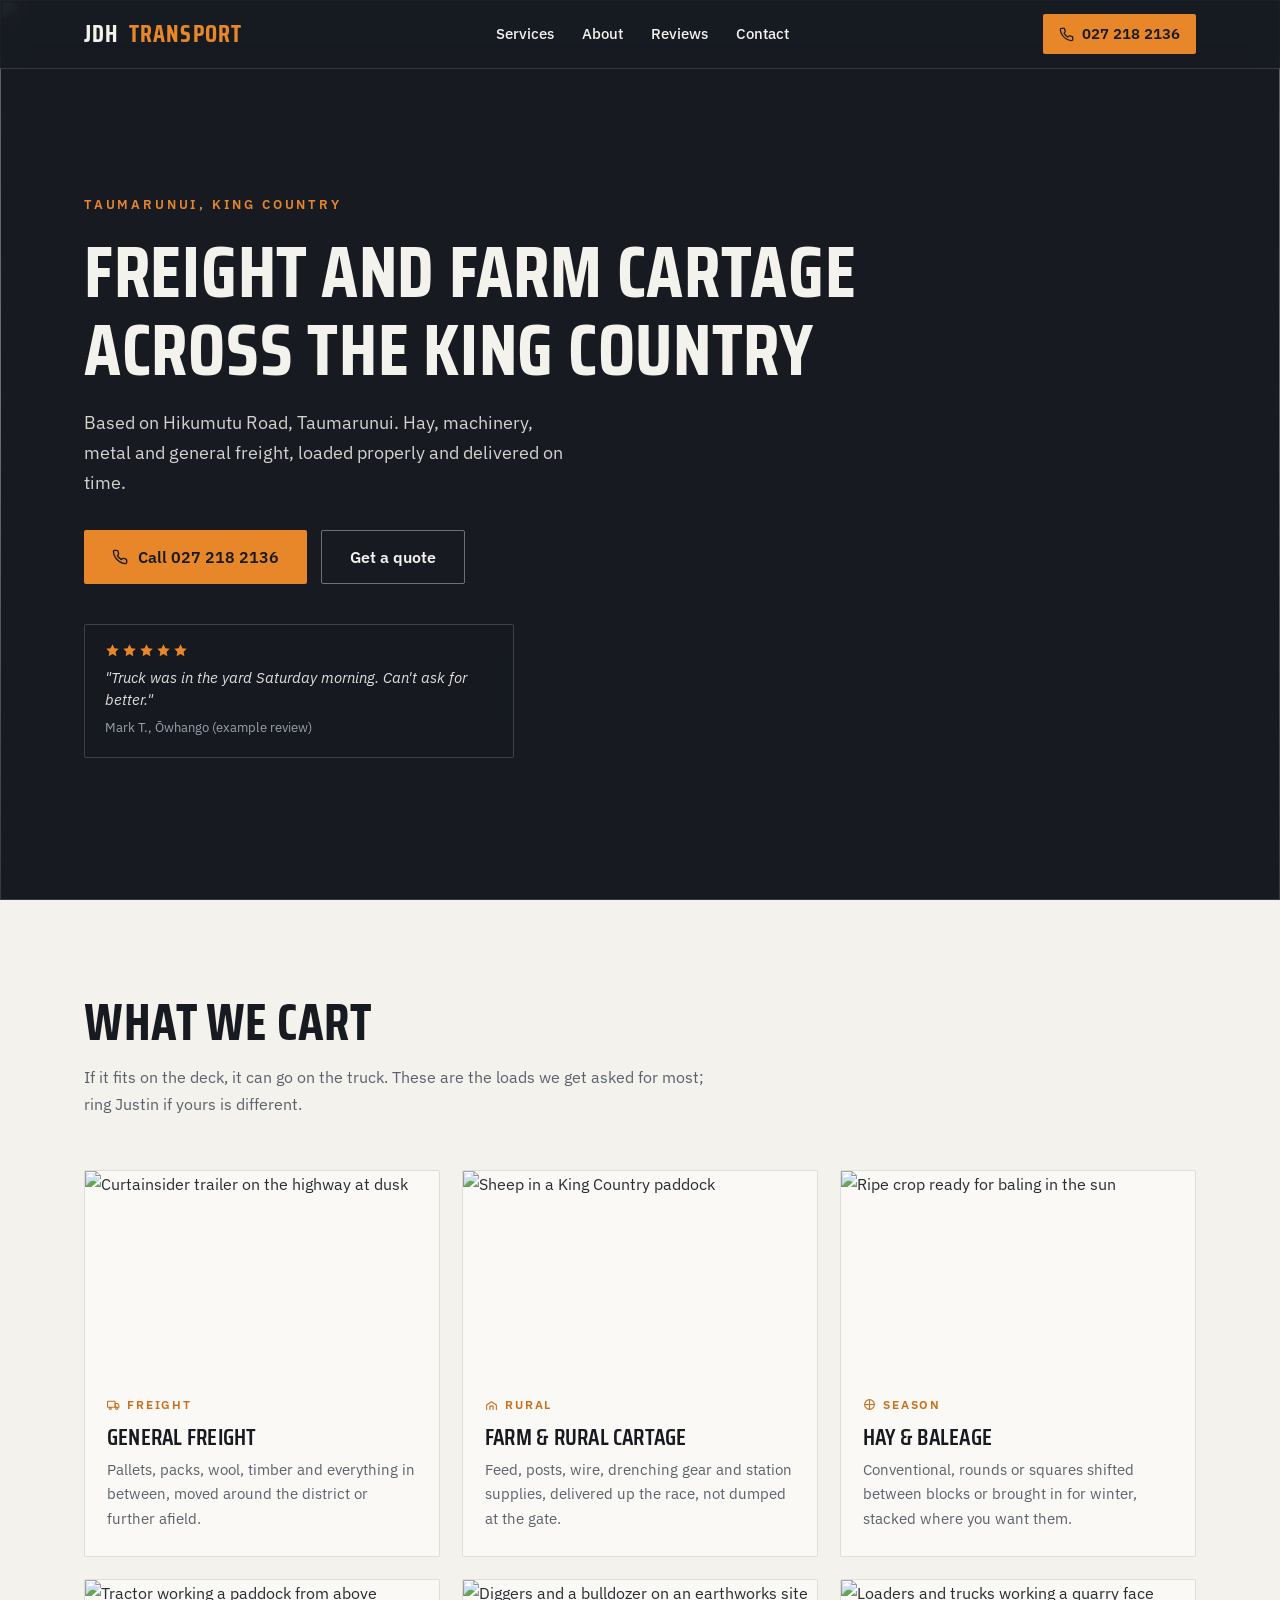
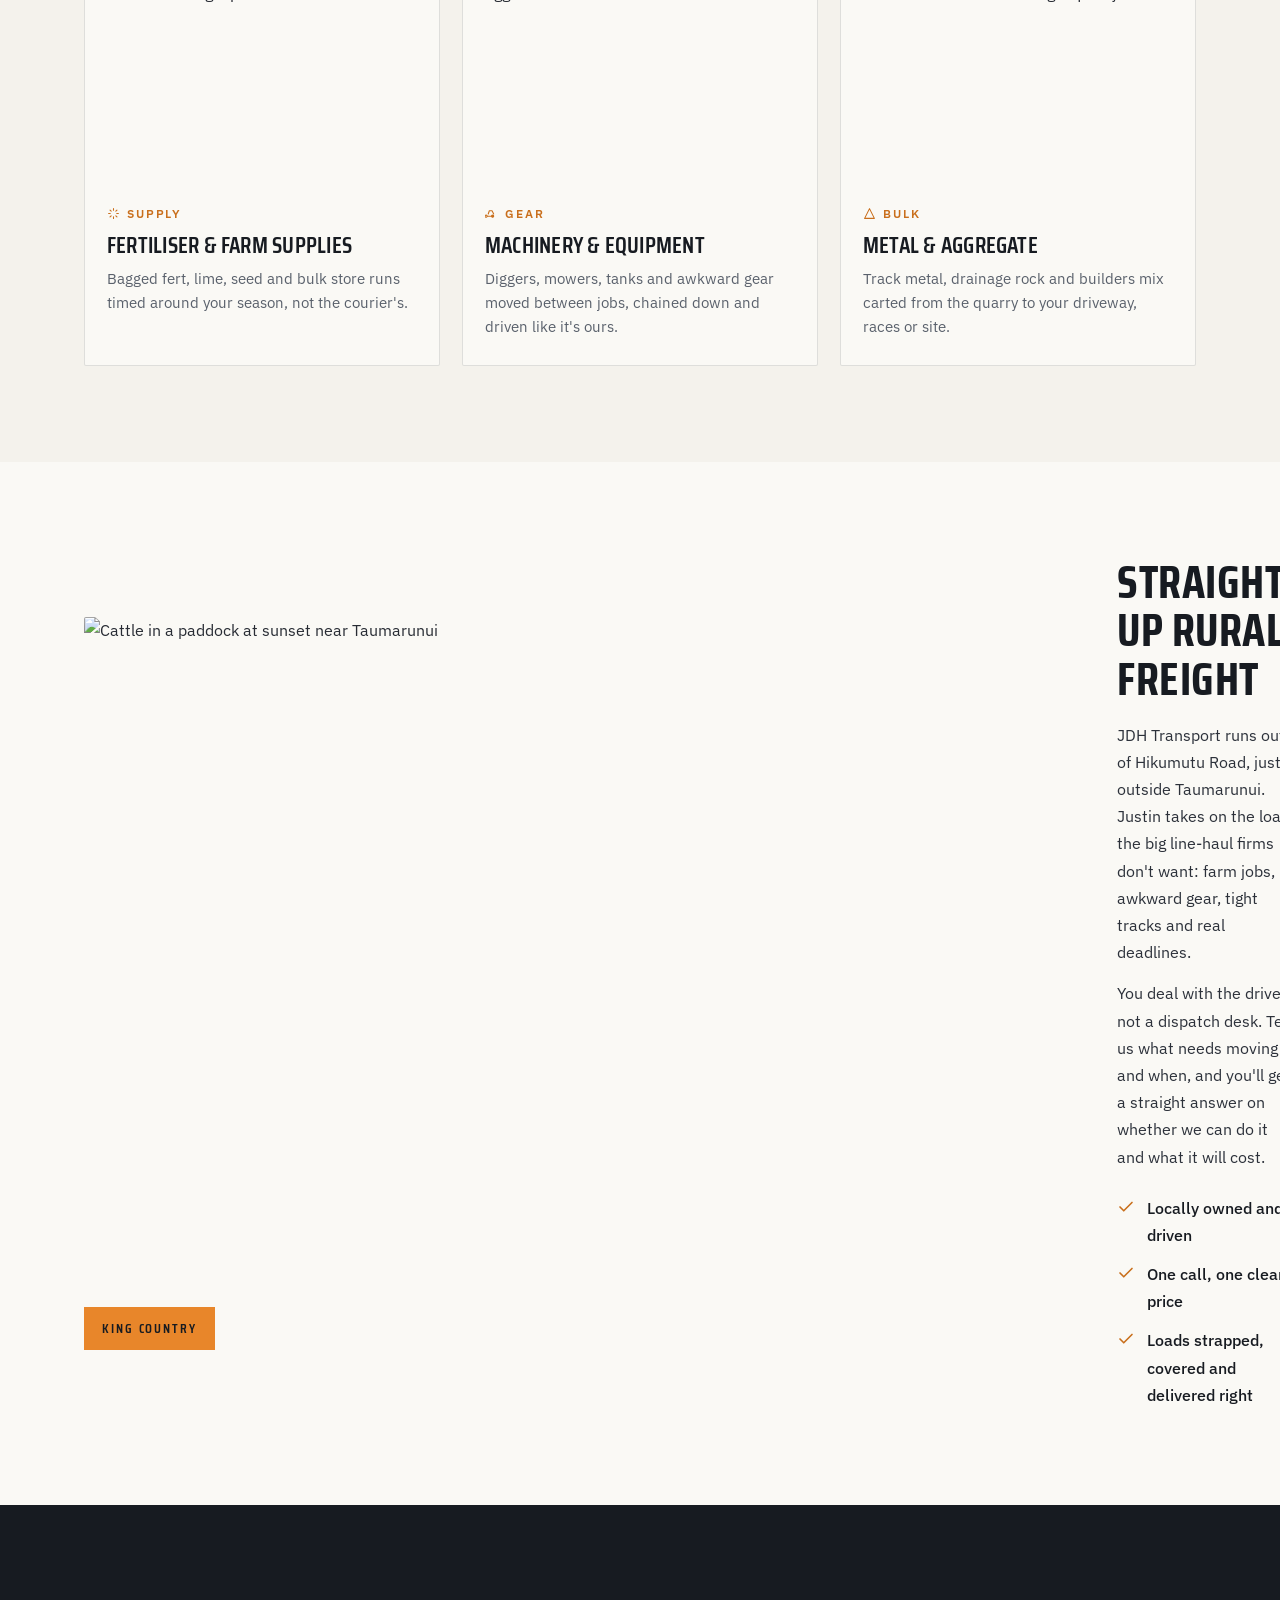
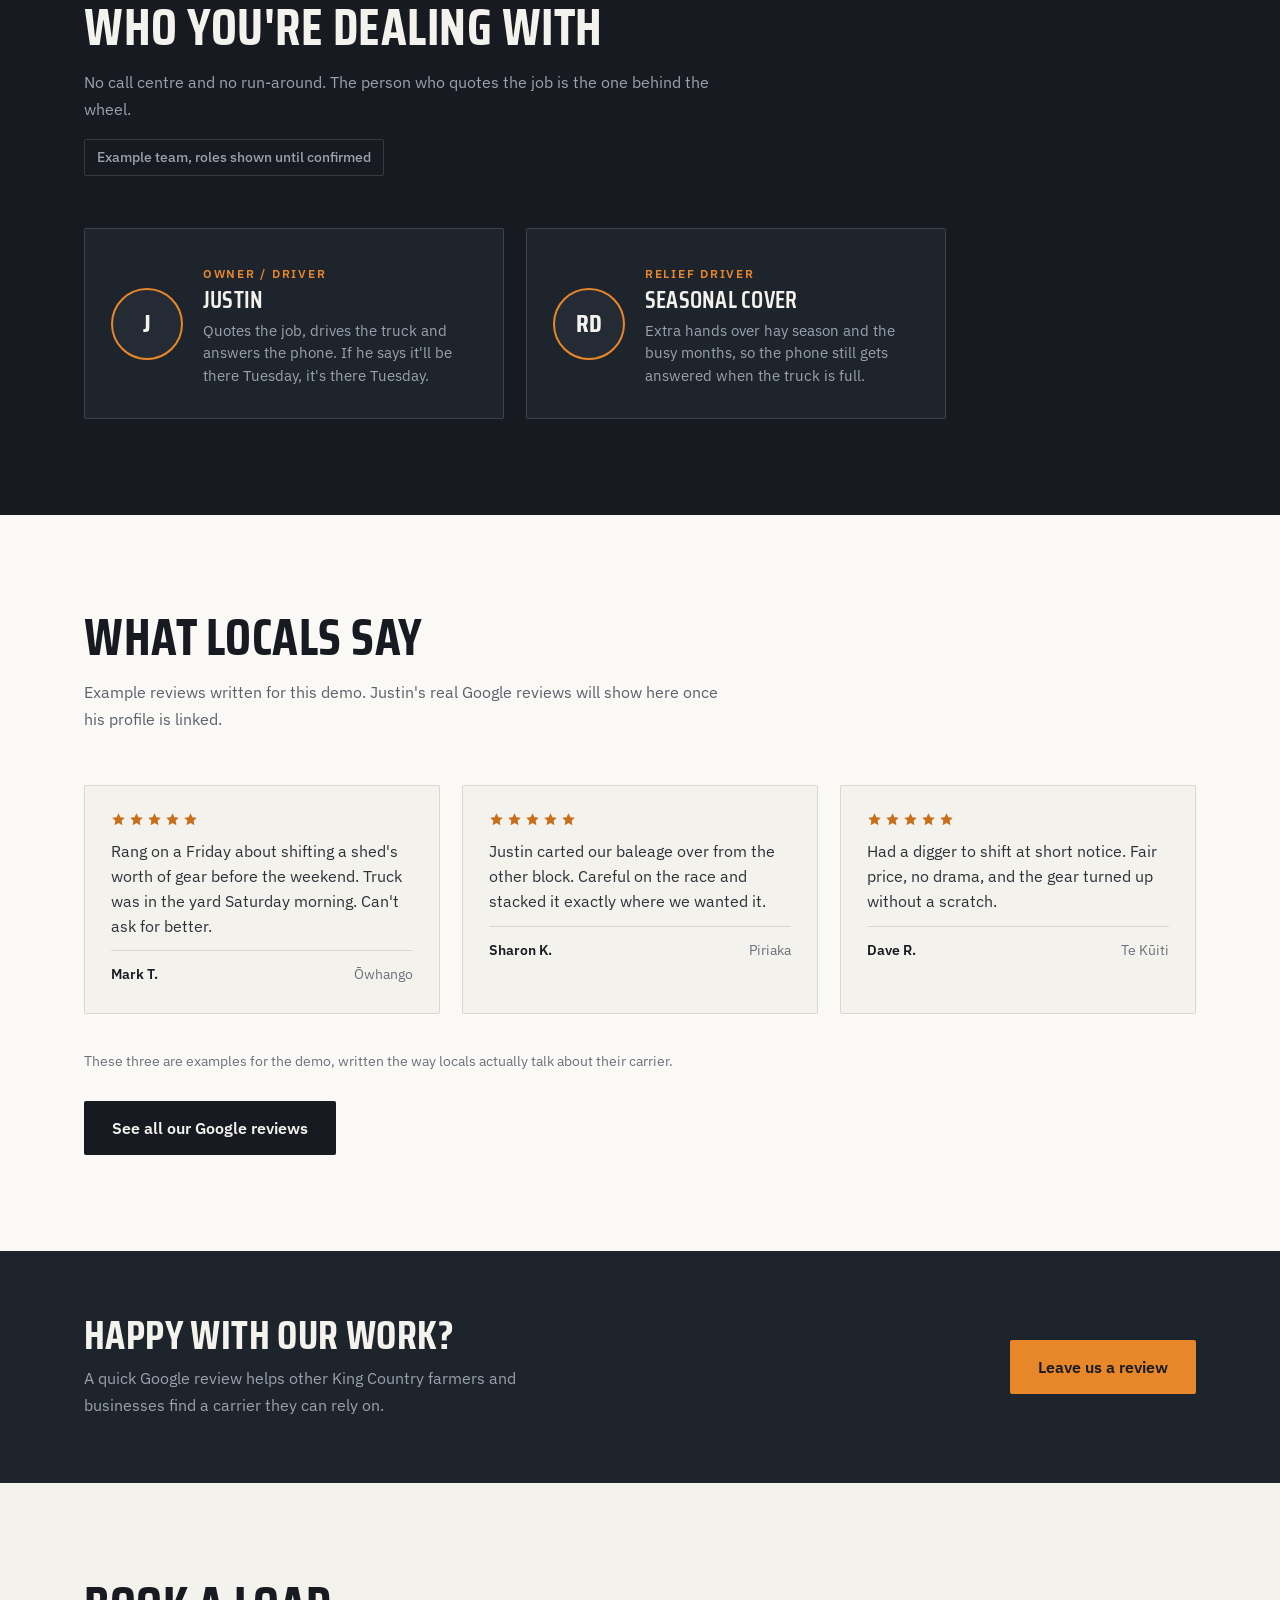
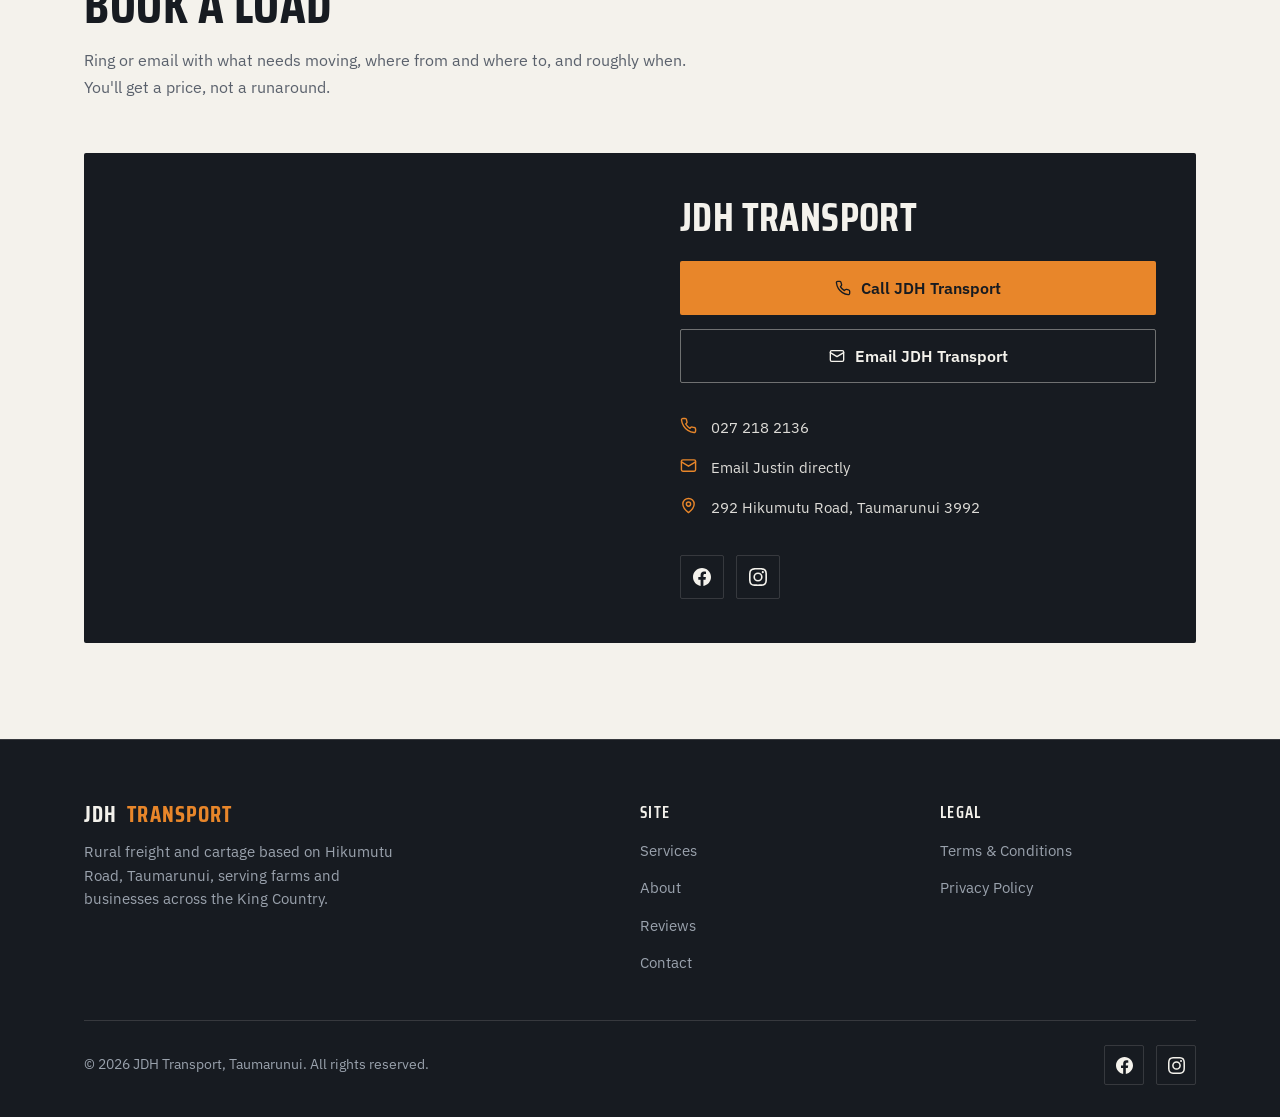
==== index.html @ eabf8537 "Initial build: JDH Transport" ====
<!DOCTYPE html>
<html lang="en-NZ">
<head>
<meta charset="UTF-8">
<meta name="viewport" content="width=device-width, initial-scale=1">
<title>JDH Transport | Rural Freight &amp; Cartage, Taumarunui</title>
<meta name="description" content="JDH Transport carts general freight, hay, machinery and farm supplies across Taumarunui and the King Country. Ring Justin on 027 218 2136 for a quote.">
<meta property="og:title" content="JDH Transport | Rural Freight &amp; Cartage, Taumarunui">
<meta property="og:description" content="Freight and farm cartage across the King Country. One call gets your load on the truck.">
<meta property="og:type" content="website">
<meta property="og:image" content="https://images.unsplash.com/photo-1601584115197-04ecc0da31d7?w=1200&q=70&fm=jpg">
<link rel="icon" href="data:image/svg+xml,%3Csvg xmlns='http://www.w3.org/2000/svg' viewBox='0 0 64 64'%3E%3Crect width='64' height='64' fill='%23e8862a'/%3E%3Ctext x='32' y='44' font-family='Arial Black,Arial,sans-serif' font-size='26' font-weight='900' fill='%23171b21' text-anchor='middle'%3EJDH%3C/text%3E%3C/svg%3E">
<link rel="preconnect" href="https://fonts.googleapis.com">
<link rel="preconnect" href="https://fonts.gstatic.com" crossorigin>
<link href="https://fonts.googleapis.com/css2?family=Saira+Condensed:wght@500;600;700&family=IBM+Plex+Sans:ital,wght@0,400;0,500;0,600;1,400&display=swap" rel="stylesheet">
<style>
:root{
  --ink:#171b21;
  --ink-2:#1e242c;
  --ink-3:#242b35;
  --bone:#f4f2ec;
  --paper:#faf9f5;
  --accent:#e8862a;
  --accent-deep:#c96f1c;
  --body:#2c313a;
  --mut:#9aa2ad;
  --line:rgba(23,27,33,.12);
  --line-dark:rgba(244,242,236,.14);
  --display:"Saira Condensed",sans-serif;
  --sans:"IBM Plex Sans",sans-serif;
  --r:2px;
}
*{margin:0;padding:0;box-sizing:border-box}
html{scroll-behavior:smooth}
body{font-family:var(--sans);color:var(--body);background:var(--paper);font-size:16px;line-height:1.7;overflow-x:hidden}
img{max-width:100%;display:block;image-orientation:from-image}
a{color:inherit;text-decoration:none}
::selection{background:var(--accent);color:var(--ink)}
h1,h2,h3{font-family:var(--display);color:var(--ink);line-height:1.05;text-transform:uppercase;letter-spacing:.01em}
.wrap{max-width:1160px;margin:0 auto;padding:0 24px}

/* ---------- intro curtain ---------- */
.intro{position:fixed;inset:0;z-index:200;background:var(--ink);display:flex;align-items:center;justify-content:center;transition:transform .9s cubic-bezier(.76,0,.24,1) .9s,visibility 0s 1.9s}
.intro span{font-family:var(--display);font-weight:700;font-size:clamp(2rem,6vw,3.6rem);text-transform:uppercase;color:var(--bone);letter-spacing:.06em;opacity:0;transform:translateY(24px);animation:introWord .8s cubic-bezier(.16,1,.3,1) .15s forwards}
.intro span em{font-style:normal;color:var(--accent)}
@keyframes introWord{to{opacity:1;transform:none}}
body.loaded .intro{transform:translateY(-100%);visibility:hidden}
@media (prefers-reduced-motion:reduce){.intro{display:none}}

/* ---------- nav ---------- */
.nav{position:fixed;top:0;left:0;right:0;z-index:100;background:rgba(23,27,33,.85);backdrop-filter:blur(12px);-webkit-backdrop-filter:blur(12px);border-bottom:1px solid var(--line-dark)}
.nav-in{max-width:1160px;margin:0 auto;padding:0 24px;height:68px;display:flex;align-items:center;justify-content:space-between;gap:16px}
.logo{font-family:var(--display);font-weight:700;font-size:1.5rem;text-transform:uppercase;letter-spacing:.05em;color:var(--bone);line-height:1;display:flex;align-items:center;gap:10px}
.logo b{color:var(--accent);font-weight:700}
.nav-links{display:flex;align-items:center;gap:28px;list-style:none}
.nav-links a{color:var(--bone);font-size:.95rem;font-weight:500;position:relative;padding:4px 0}
.nav-links a::after{content:"";position:absolute;left:0;bottom:-2px;width:0;height:2px;background:var(--accent);transition:width .25s ease}
.nav-links a:hover::after{width:100%}
.nav-call{display:inline-flex;align-items:center;gap:8px;height:40px;padding:0 16px;background:var(--accent);color:var(--ink);font-weight:600;font-size:.92rem;line-height:1;border-radius:var(--r);transition:background .2s ease,transform .2s ease}
.nav-call:hover{background:#f2984a}
.nav-call:active{transform:translateY(1px)}
.nav-call svg{flex:none}
.burger{display:none;background:none;border:1px solid var(--line-dark);border-radius:var(--r);width:44px;height:44px;cursor:pointer;align-items:center;justify-content:center;color:var(--bone)}
.m-menu{display:none}
.nav-call-short{display:none}
@media (max-width:560px){
  .nav-in{gap:10px}
  .logo{font-size:1.25rem}
  .nav-call{padding:0 14px}
  .nav-call-num{display:none}
  .nav-call-short{display:inline}
}
@media (max-width:860px){
  .nav-links{display:none}
  .burger{display:flex}
  .m-menu{display:block;position:fixed;top:68px;left:0;right:0;z-index:99;background:var(--ink);border-bottom:1px solid var(--line-dark);padding:12px 24px 24px;transform:translateY(-110%);transition:transform .35s cubic-bezier(.16,1,.3,1)}
  .m-menu.open{transform:none}
  .m-menu a{display:flex;align-items:center;min-height:48px;color:var(--bone);font-size:1.05rem;font-weight:500;border-bottom:1px solid var(--line-dark)}
  .m-menu a:last-child{border-bottom:0;margin-top:12px;background:var(--accent);color:var(--ink);justify-content:center;font-weight:600;border-radius:var(--r)}
  @media (prefers-reduced-motion:reduce){.m-menu{transition:none}}
}

/* ---------- hero ---------- */
.hero{position:relative;min-height:100dvh;background:var(--ink);display:flex;flex-direction:column;justify-content:center;overflow:hidden}
.hero-slides{position:absolute;inset:0}
.hero-slides img{position:absolute;inset:0;width:100%;height:100%;object-fit:cover;opacity:0;transition:opacity 1.6s ease;filter:saturate(.82) contrast(1.06)}
.hero-slides img.on{opacity:1}
.hero-scrim{position:absolute;inset:0;background:linear-gradient(180deg,rgba(23,27,33,.62) 0%,rgba(23,27,33,.5) 45%,rgba(23,27,33,.82) 100%)}
.hero-in{position:relative;z-index:2;max-width:1160px;margin:0 auto;padding:120px 24px 72px;width:100%}
@media (max-width:560px){.hero-in{padding:100px 24px 56px}.hero-sub{margin:16px 0 24px}.hero-quote{margin-top:28px}}
.hero-eyebrow{display:inline-block;font-size:.8rem;font-weight:600;letter-spacing:.22em;text-transform:uppercase;color:var(--accent);margin-bottom:18px}
.hero h1{font-size:clamp(2.5rem,6vw,4.6rem);font-weight:700;color:var(--bone);max-width:24ch}
.hero-sub{margin:20px 0 32px;font-size:1.1rem;color:rgba(244,242,236,.85);max-width:44ch}
.hero-ctas{display:flex;gap:14px;flex-wrap:wrap}
.btn{display:inline-flex;align-items:center;justify-content:center;gap:10px;height:54px;padding:0 28px;font-family:var(--sans);font-size:1rem;font-weight:600;line-height:1;border-radius:var(--r);transition:background .2s ease,color .2s ease,transform .2s ease;cursor:pointer;border:0}
.btn:active{transform:translateY(1px) scale(.99)}
.btn-solid{background:var(--accent);color:var(--ink)}
.btn-solid:hover{background:#f2984a}
.btn-ghost{background:transparent;color:var(--bone);border:1px solid rgba(244,242,236,.4)}
.btn-ghost:hover{border-color:var(--bone);background:rgba(244,242,236,.08)}
.hero-quote{margin-top:40px;max-width:430px;background:rgba(23,27,33,.42);border:1px solid rgba(244,242,236,.18);backdrop-filter:blur(10px);-webkit-backdrop-filter:blur(10px);border-radius:var(--r);padding:18px 20px;min-height:118px}
.hero-quote .stars{color:var(--accent);display:flex;gap:2px;margin-bottom:8px}
.hero-quote blockquote{font-size:.95rem;color:rgba(244,242,236,.92);font-style:italic;line-height:1.5;transition:opacity .5s ease}
.hero-quote cite{display:block;margin-top:6px;font-style:normal;font-size:.82rem;color:var(--mut)}
.hero-quote.fading blockquote,.hero-quote.fading cite{opacity:0}

/* ---------- sections shared ---------- */
section{padding:96px 0}
.sec-head{max-width:640px;margin-bottom:52px}
.sec-head h2{font-size:clamp(2.1rem,4.6vw,3.2rem);font-weight:700}
.sec-head p{margin-top:14px;color:#5a616c}
.reveal{opacity:0;transform:translateY(28px);transition:opacity .7s cubic-bezier(.16,1,.3,1),transform .7s cubic-bezier(.16,1,.3,1)}
.reveal.in{opacity:1;transform:none}
@media (prefers-reduced-motion:reduce){.reveal{opacity:1;transform:none;transition:none}}

/* ---------- services ---------- */
.services{background:var(--bone)}
.svc-grid{display:grid;grid-template-columns:repeat(3,1fr);gap:22px}
.svc{background:var(--paper);border:1px solid var(--line);border-radius:var(--r);overflow:hidden;transition:transform .3s cubic-bezier(.16,1,.3,1),box-shadow .3s ease}
.svc:hover{transform:translateY(-6px);box-shadow:0 18px 34px -18px rgba(23,27,33,.35)}
.svc-img{aspect-ratio:16/9;overflow:hidden}
.svc-img img{width:100%;height:100%;object-fit:cover;filter:saturate(.82) contrast(1.06);transition:transform .5s cubic-bezier(.16,1,.3,1)}
.svc:hover .svc-img img{transform:scale(1.05)}
.svc-body{padding:22px 22px 26px}
.svc-tag{display:inline-flex;align-items:center;gap:7px;font-size:.72rem;font-weight:600;letter-spacing:.16em;text-transform:uppercase;color:var(--accent-deep);margin-bottom:10px}
.svc-tag svg{flex:none}
.svc h3{font-size:1.45rem;font-weight:600;margin-bottom:8px}
.svc p{font-size:.95rem;color:#5a616c;line-height:1.6}
@media (max-width:960px){.svc-grid{grid-template-columns:repeat(2,1fr)}}
@media (max-width:640px){.svc-grid{grid-template-columns:1fr}}

/* ---------- about ---------- */
.about-grid{display:grid;grid-template-columns:1fr 1fr;gap:56px;align-items:center}
.about-photo{position:relative}
.about-photo img{aspect-ratio:4/3;object-fit:cover;width:100%;border-radius:var(--r);filter:saturate(.82) contrast(1.06)}
.about-photo::after{content:"KING COUNTRY";position:absolute;left:0;bottom:0;background:var(--accent);color:var(--ink);font-family:var(--display);font-weight:600;font-size:.85rem;letter-spacing:.14em;padding:10px 18px}
.about-copy h2{font-size:clamp(2rem,4vw,2.9rem);margin-bottom:18px}
.about-copy p{margin-bottom:14px}
.checklist{list-style:none;margin-top:24px;display:grid;gap:12px}
.checklist li{display:flex;gap:12px;align-items:flex-start;font-weight:500;color:var(--ink)}
.checklist svg{flex:none;margin-top:3px;color:var(--accent-deep)}
@media (max-width:860px){.about-grid{grid-template-columns:1fr;gap:36px}}

/* ---------- crew ---------- */
.crew{background:var(--ink);color:var(--bone)}
.crew .sec-head h2{color:var(--bone)}
.crew .sec-head p{color:var(--mut)}
.crew-badge{display:inline-block;font-size:.85rem;font-weight:500;color:var(--mut);border:1px solid var(--line-dark);border-radius:var(--r);padding:6px 12px;margin-top:16px}
.crew-grid{display:grid;grid-template-columns:repeat(2,minmax(0,420px));gap:22px}
.crew-card{background:var(--ink-2);border:1px solid var(--line-dark);border-radius:var(--r);padding:30px 26px;display:flex;gap:20px;align-items:center;transition:transform .3s cubic-bezier(.16,1,.3,1),border-color .3s ease}
.crew-card:hover{transform:translateY(-4px);border-color:rgba(232,134,42,.5)}
.avatar{flex:none;width:72px;height:72px;border-radius:50%;background:var(--ink-3);border:2px solid var(--accent);display:flex;align-items:center;justify-content:center;font-family:var(--display);font-weight:700;font-size:1.6rem;color:var(--bone)}
.crew-card .role{font-size:.78rem;font-weight:600;letter-spacing:.14em;text-transform:uppercase;color:var(--accent)}
.crew-card h3{color:var(--bone);font-size:1.5rem;font-weight:600;margin:2px 0 6px}
.crew-card p{font-size:.92rem;color:var(--mut);line-height:1.55}
@media (max-width:720px){.crew-grid{grid-template-columns:1fr}}

/* ---------- reviews ---------- */
.reviews{background:var(--paper)}
.rev-grid{display:grid;grid-template-columns:repeat(3,1fr);gap:22px;margin-bottom:36px}
.rev-card{background:var(--bone);border:1px solid var(--line);border-radius:var(--r);padding:26px;display:flex;flex-direction:column;gap:12px;transition:transform .3s cubic-bezier(.16,1,.3,1),box-shadow .3s ease}
.rev-card:hover{transform:translateY(-5px);box-shadow:0 16px 30px -18px rgba(23,27,33,.3)}
.rev-card .stars{display:flex;gap:3px;color:var(--accent-deep)}
.rev-card blockquote{font-size:.97rem;line-height:1.6;color:var(--body)}
.rev-card footer{display:flex;justify-content:space-between;align-items:center;font-size:.85rem;color:#6a717c;border-top:1px solid var(--line);padding-top:12px}
.rev-card footer b{color:var(--ink);font-weight:600}
.rev-note{font-size:.85rem;color:#6a717c;margin-bottom:28px}
.rev-actions{display:flex;gap:14px;flex-wrap:wrap}
.btn-dark{background:var(--ink);color:var(--bone)}
.btn-dark:hover{background:var(--ink-3)}
@media (max-width:900px){.rev-grid{grid-template-columns:1fr}}

/* ---------- review banner ---------- */
.banner{background:var(--ink-2);padding:64px 0}
.banner-in{display:flex;align-items:center;justify-content:space-between;gap:28px;flex-wrap:wrap}
.banner h2{color:var(--bone);font-size:clamp(1.7rem,3.6vw,2.5rem)}
.banner p{color:var(--mut);margin-top:8px;max-width:46ch}

/* ---------- contact ---------- */
.contact{background:var(--bone)}
.contact-card{background:var(--ink);border-radius:var(--r);overflow:hidden;display:grid;grid-template-columns:1fr 1fr;max-width:1120px;margin:0 auto}
.contact-map{min-height:420px}
.contact-map iframe{width:100%;height:100%;border:0;display:block;filter:saturate(.85) contrast(1.05)}
.contact-info{padding:44px 40px;display:flex;flex-direction:column;gap:14px}
.contact-info h2{color:var(--bone);font-size:clamp(1.8rem,3.4vw,2.5rem);margin-bottom:8px}
.contact-info .btn{width:100%}
.c-rows{margin-top:18px;display:grid;gap:14px}
.c-row{display:flex;gap:14px;align-items:flex-start;color:rgba(244,242,236,.9);font-size:.95rem}
.c-row svg{flex:none;color:var(--accent);margin-top:2px}
.c-row a:hover{color:var(--accent)}
.socials{display:flex;gap:12px;margin-top:20px}
.socials a{width:44px;height:44px;border:1px solid var(--line-dark);border-radius:var(--r);display:flex;align-items:center;justify-content:center;color:var(--bone);transition:background .2s ease,color .2s ease,border-color .2s ease}
.socials a:hover{background:var(--accent);border-color:var(--accent);color:var(--ink)}
@media (max-width:860px){
  .contact-card{grid-template-columns:1fr}
  .contact-map{order:2;min-height:320px}
  .contact-info{order:1}
}

/* ---------- footer ---------- */
.footer{background:var(--ink);color:var(--mut);padding:64px 0 32px;border-top:1px solid var(--line-dark)}
.foot-grid{display:grid;grid-template-columns:2fr 1fr 1fr;gap:44px;margin-bottom:44px}
.foot-brand .logo{font-size:1.4rem;margin-bottom:14px}
.foot-brand p{font-size:.92rem;max-width:36ch;line-height:1.6}
.foot-col h3{font-family:var(--display);text-transform:uppercase;letter-spacing:.08em;color:var(--bone);font-size:1.05rem;margin-bottom:16px;font-weight:600}
.foot-col ul{list-style:none;display:grid;gap:10px}
.foot-col a{font-size:.92rem;transition:color .2s ease}
.foot-col a:hover{color:var(--accent)}
.foot-base{border-top:1px solid var(--line-dark);padding-top:24px;display:flex;justify-content:space-between;align-items:center;gap:16px;flex-wrap:wrap;font-size:.85rem}
.foot-base .socials{margin:0}
.foot-base .socials a{width:40px;height:40px}
@media (max-width:820px){.foot-grid{grid-template-columns:1fr;gap:32px}}
</style>
</head>
<body>

<div class="intro" aria-hidden="true"><span>JDH <em>Transport</em></span></div>

<header class="nav">
  <div class="nav-in">
    <a class="logo" href="#top" aria-label="JDH Transport home">JDH <b>Transport</b></a>
    <ul class="nav-links">
      <li><a href="#services">Services</a></li>
      <li><a href="#about">About</a></li>
      <li><a href="#reviews">Reviews</a></li>
      <li><a href="#contact">Contact</a></li>
    </ul>
    <a class="nav-call" href="tel:+64272182136">
      <svg width="15" height="15" viewBox="0 0 24 24" fill="none" stroke="currentColor" stroke-width="2" stroke-linecap="round" stroke-linejoin="round" aria-hidden="true"><path d="M22 16.92v3a2 2 0 0 1-2.18 2 19.79 19.79 0 0 1-8.63-3.07 19.5 19.5 0 0 1-6-6 19.79 19.79 0 0 1-3.07-8.67A2 2 0 0 1 4.11 2h3a2 2 0 0 1 2 1.72c.127.96.361 1.903.7 2.81a2 2 0 0 1-.45 2.11L8.09 9.91a16 16 0 0 0 6 6l1.27-1.27a2 2 0 0 1 2.11-.45c.907.339 1.85.573 2.81.7A2 2 0 0 1 22 16.92z"/></svg>
      <span class="nav-call-num">027 218 2136</span><span class="nav-call-short">Call</span>
    </a>
    <button class="burger" aria-label="Open menu" aria-expanded="false">
      <svg width="20" height="20" viewBox="0 0 24 24" fill="none" stroke="currentColor" stroke-width="2" stroke-linecap="round" aria-hidden="true"><line x1="3" y1="6" x2="21" y2="6"/><line x1="3" y1="12" x2="21" y2="12"/><line x1="3" y1="18" x2="21" y2="18"/></svg>
    </button>
  </div>
</header>
<nav class="m-menu" aria-label="Mobile menu">
  <a href="#services">Services</a>
  <a href="#about">About</a>
  <a href="#reviews">Reviews</a>
  <a href="#contact">Contact</a>
  <a href="tel:+64272182136">Call 027 218 2136</a>
</nav>

<main id="top">

<section class="hero" style="padding:0">
  <div class="hero-slides" aria-hidden="true">
    <img class="on" src="https://images.unsplash.com/photo-1601584115197-04ecc0da31d7?w=1900&q=72&fm=jpg" alt="" fetchpriority="high" width="1900" height="1267">
    <img src="https://images.unsplash.com/photo-1592805144716-feeccccef5ac?w=1900&q=72&fm=jpg" alt="" loading="lazy" width="1900" height="1267">
  </div>
  <div class="hero-scrim" aria-hidden="true"></div>
  <div class="hero-in">
    <span class="hero-eyebrow">Taumarunui, King Country</span>
    <h1>Freight and farm cartage across the King Country</h1>
    <p class="hero-sub">Based on Hikumutu Road, Taumarunui. Hay, machinery, metal and general freight, loaded properly and delivered on time.</p>
    <div class="hero-ctas">
      <a class="btn btn-solid" href="tel:+64272182136">
        <svg width="16" height="16" viewBox="0 0 24 24" fill="none" stroke="currentColor" stroke-width="2" stroke-linecap="round" stroke-linejoin="round" aria-hidden="true"><path d="M22 16.92v3a2 2 0 0 1-2.18 2 19.79 19.79 0 0 1-8.63-3.07 19.5 19.5 0 0 1-6-6 19.79 19.79 0 0 1-3.07-8.67A2 2 0 0 1 4.11 2h3a2 2 0 0 1 2 1.72c.127.96.361 1.903.7 2.81a2 2 0 0 1-.45 2.11L8.09 9.91a16 16 0 0 0 6 6l1.27-1.27a2 2 0 0 1 2.11-.45c.907.339 1.85.573 2.81.7A2 2 0 0 1 22 16.92z"/></svg>
        Call 027 218 2136
      </a>
      <a class="btn btn-ghost" href="#contact">Get a quote</a>
    </div>
    <div class="hero-quote" id="heroQuote">
      <div class="stars" aria-hidden="true">
        <svg width="15" height="15" viewBox="0 0 24 24" fill="currentColor" aria-hidden="true"><path d="M12 2l3.09 6.26L22 9.27l-5 4.87 1.18 6.88L12 17.77l-6.18 3.25L7 14.14 2 9.27l6.91-1.01z"/></svg>
        <svg width="15" height="15" viewBox="0 0 24 24" fill="currentColor" aria-hidden="true"><path d="M12 2l3.09 6.26L22 9.27l-5 4.87 1.18 6.88L12 17.77l-6.18 3.25L7 14.14 2 9.27l6.91-1.01z"/></svg>
        <svg width="15" height="15" viewBox="0 0 24 24" fill="currentColor" aria-hidden="true"><path d="M12 2l3.09 6.26L22 9.27l-5 4.87 1.18 6.88L12 17.77l-6.18 3.25L7 14.14 2 9.27l6.91-1.01z"/></svg>
        <svg width="15" height="15" viewBox="0 0 24 24" fill="currentColor" aria-hidden="true"><path d="M12 2l3.09 6.26L22 9.27l-5 4.87 1.18 6.88L12 17.77l-6.18 3.25L7 14.14 2 9.27l6.91-1.01z"/></svg>
        <svg width="15" height="15" viewBox="0 0 24 24" fill="currentColor" aria-hidden="true"><path d="M12 2l3.09 6.26L22 9.27l-5 4.87 1.18 6.88L12 17.77l-6.18 3.25L7 14.14 2 9.27l6.91-1.01z"/></svg>
      </div>
      <blockquote id="hq-text"></blockquote>
      <cite id="hq-name"></cite>
    </div>
  </div>
</section>

<section class="services" id="services">
  <div class="wrap">
    <div class="sec-head reveal">
      <h2>What we cart</h2>
      <p>If it fits on the deck, it can go on the truck. These are the loads we get asked for most; ring Justin if yours is different.</p>
    </div>
    <div class="svc-grid">
      <article class="svc reveal">
        <div class="svc-img"><img src="https://images.unsplash.com/photo-1616432043562-3671ea2e5242?w=900&q=70&fm=jpg" alt="Curtainsider trailer on the highway at dusk" loading="lazy" width="900" height="506"></div>
        <div class="svc-body">
          <span class="svc-tag"><svg width="13" height="13" viewBox="0 0 24 24" fill="none" stroke="currentColor" stroke-width="2" stroke-linecap="round" stroke-linejoin="round" aria-hidden="true"><rect x="1" y="6" width="14" height="11" rx="1"/><path d="M15 10h4l3 3v4h-7z"/><circle cx="6" cy="19" r="2"/><circle cx="18" cy="19" r="2"/></svg>Freight</span>
          <h3>General freight</h3>
          <p>Pallets, packs, wool, timber and everything in between, moved around the district or further afield.</p>
        </div>
      </article>
      <article class="svc reveal">
        <div class="svc-img"><img src="https://images.unsplash.com/photo-1484557985045-edf25e08da73?w=900&q=70&fm=jpg" alt="Sheep in a King Country paddock" loading="lazy" width="900" height="675"></div>
        <div class="svc-body">
          <span class="svc-tag"><svg width="13" height="13" viewBox="0 0 24 24" fill="none" stroke="currentColor" stroke-width="2" stroke-linecap="round" stroke-linejoin="round" aria-hidden="true"><path d="M3 21v-8l9-6 9 6v8"/><path d="M9 21v-6h6v6"/></svg>Rural</span>
          <h3>Farm &amp; rural cartage</h3>
          <p>Feed, posts, wire, drenching gear and station supplies, delivered up the race, not dumped at the gate.</p>
        </div>
      </article>
      <article class="svc reveal">
        <div class="svc-img"><img src="https://images.unsplash.com/photo-1499529112087-3cb3b73cec95?w=900&q=70&fm=jpg" alt="Ripe crop ready for baling in the sun" loading="lazy" width="900" height="675"></div>
        <div class="svc-body">
          <span class="svc-tag"><svg width="13" height="13" viewBox="0 0 24 24" fill="none" stroke="currentColor" stroke-width="2" stroke-linecap="round" stroke-linejoin="round" aria-hidden="true"><circle cx="12" cy="12" r="9"/><path d="M12 3v18M3 12h18"/></svg>Season</span>
          <h3>Hay &amp; baleage</h3>
          <p>Conventional, rounds or squares shifted between blocks or brought in for winter, stacked where you want them.</p>
        </div>
      </article>
      <article class="svc reveal">
        <div class="svc-img"><img src="https://images.unsplash.com/photo-1615811361523-6bd03d7748e7?w=900&q=70&fm=jpg" alt="Tractor working a paddock from above" loading="lazy" width="900" height="600"></div>
        <div class="svc-body">
          <span class="svc-tag"><svg width="13" height="13" viewBox="0 0 24 24" fill="none" stroke="currentColor" stroke-width="2" stroke-linecap="round" stroke-linejoin="round" aria-hidden="true"><path d="M12 3v3M12 18v3M3 12h3M18 12h3M5.6 5.6l2.1 2.1M16.3 16.3l2.1 2.1M5.6 18.4l2.1-2.1M16.3 7.7l2.1-2.1"/></svg>Supply</span>
          <h3>Fertiliser &amp; farm supplies</h3>
          <p>Bagged fert, lime, seed and bulk store runs timed around your season, not the courier's.</p>
        </div>
      </article>
      <article class="svc reveal">
        <div class="svc-img"><img src="https://images.unsplash.com/photo-1517089596392-fb9a9033e05b?w=900&q=70&fm=jpg" alt="Diggers and a bulldozer on an earthworks site" loading="lazy" width="900" height="675"></div>
        <div class="svc-body">
          <span class="svc-tag"><svg width="13" height="13" viewBox="0 0 24 24" fill="none" stroke="currentColor" stroke-width="2" stroke-linecap="round" stroke-linejoin="round" aria-hidden="true"><path d="M4 17h12M4 17a2 2 0 1 0 0 .01M16 17a2 2 0 1 0 0 .01"/><path d="M6 13l2-6h5l3 6"/></svg>Gear</span>
          <h3>Machinery &amp; equipment</h3>
          <p>Diggers, mowers, tanks and awkward gear moved between jobs, chained down and driven like it's ours.</p>
        </div>
      </article>
      <article class="svc reveal">
        <div class="svc-img"><img src="https://images.unsplash.com/photo-1523848309072-c199db53f137?w=900&q=70&fm=jpg" alt="Loaders and trucks working a quarry face" loading="lazy" width="900" height="600"></div>
        <div class="svc-body">
          <span class="svc-tag"><svg width="13" height="13" viewBox="0 0 24 24" fill="none" stroke="currentColor" stroke-width="2" stroke-linecap="round" stroke-linejoin="round" aria-hidden="true"><path d="M12 3l9 18H3z"/></svg>Bulk</span>
          <h3>Metal &amp; aggregate</h3>
          <p>Track metal, drainage rock and builders mix carted from the quarry to your driveway, races or site.</p>
        </div>
      </article>
    </div>
  </div>
</section>

<section id="about">
  <div class="wrap about-grid">
    <div class="about-photo reveal">
      <img src="https://images.unsplash.com/photo-1500595046743-cd271d694d30?w=1100&q=72&fm=jpg" alt="Cattle in a paddock at sunset near Taumarunui" loading="lazy" width="1100" height="733">
    </div>
    <div class="about-copy reveal">
      <h2>Straight-up rural freight</h2>
      <p>JDH Transport runs out of Hikumutu Road, just outside Taumarunui. Justin takes on the loads the big line-haul firms don't want: farm jobs, awkward gear, tight tracks and real deadlines.</p>
      <p>You deal with the driver, not a dispatch desk. Tell us what needs moving and when, and you'll get a straight answer on whether we can do it and what it will cost.</p>
      <ul class="checklist">
        <li><svg width="18" height="18" viewBox="0 0 24 24" fill="none" stroke="currentColor" stroke-width="2.2" stroke-linecap="round" stroke-linejoin="round" aria-hidden="true"><path d="M20 6L9 17l-5-5"/></svg>Locally owned and driven</li>
        <li><svg width="18" height="18" viewBox="0 0 24 24" fill="none" stroke="currentColor" stroke-width="2.2" stroke-linecap="round" stroke-linejoin="round" aria-hidden="true"><path d="M20 6L9 17l-5-5"/></svg>One call, one clear price</li>
        <li><svg width="18" height="18" viewBox="0 0 24 24" fill="none" stroke="currentColor" stroke-width="2.2" stroke-linecap="round" stroke-linejoin="round" aria-hidden="true"><path d="M20 6L9 17l-5-5"/></svg>Loads strapped, covered and delivered right</li>
      </ul>
    </div>
  </div>
</section>

<section class="crew">
  <div class="wrap">
    <div class="sec-head reveal">
      <h2>Who you're dealing with</h2>
      <p>No call centre and no run-around. The person who quotes the job is the one behind the wheel.</p>
      <span class="crew-badge">Example team, roles shown until confirmed</span>
    </div>
    <div class="crew-grid">
      <article class="crew-card reveal">
        <div class="avatar" aria-hidden="true">J</div>
        <div>
          <span class="role">Owner / Driver</span>
          <h3>Justin</h3>
          <p>Quotes the job, drives the truck and answers the phone. If he says it'll be there Tuesday, it's there Tuesday.</p>
        </div>
      </article>
      <article class="crew-card reveal">
        <div class="avatar" aria-hidden="true">RD</div>
        <div>
          <span class="role">Relief Driver</span>
          <h3>Seasonal cover</h3>
          <p>Extra hands over hay season and the busy months, so the phone still gets answered when the truck is full.</p>
        </div>
      </article>
    </div>
  </div>
</section>

<section class="reviews" id="reviews">
  <div class="wrap">
    <div class="sec-head reveal">
      <h2>What locals say</h2>
      <p>Example reviews written for this demo. Justin's real Google reviews will show here once his profile is linked.</p>
    </div>
    <div class="rev-grid">
      <article class="rev-card reveal">
        <div class="stars" aria-hidden="true">
          <svg width="15" height="15" viewBox="0 0 24 24" fill="currentColor"><path d="M12 2l3.09 6.26L22 9.27l-5 4.87 1.18 6.88L12 17.77l-6.18 3.25L7 14.14 2 9.27l6.91-1.01z"/></svg><svg width="15" height="15" viewBox="0 0 24 24" fill="currentColor"><path d="M12 2l3.09 6.26L22 9.27l-5 4.87 1.18 6.88L12 17.77l-6.18 3.25L7 14.14 2 9.27l6.91-1.01z"/></svg><svg width="15" height="15" viewBox="0 0 24 24" fill="currentColor"><path d="M12 2l3.09 6.26L22 9.27l-5 4.87 1.18 6.88L12 17.77l-6.18 3.25L7 14.14 2 9.27l6.91-1.01z"/></svg><svg width="15" height="15" viewBox="0 0 24 24" fill="currentColor"><path d="M12 2l3.09 6.26L22 9.27l-5 4.87 1.18 6.88L12 17.77l-6.18 3.25L7 14.14 2 9.27l6.91-1.01z"/></svg><svg width="15" height="15" viewBox="0 0 24 24" fill="currentColor"><path d="M12 2l3.09 6.26L22 9.27l-5 4.87 1.18 6.88L12 17.77l-6.18 3.25L7 14.14 2 9.27l6.91-1.01z"/></svg>
        </div>
        <blockquote>Rang on a Friday about shifting a shed's worth of gear before the weekend. Truck was in the yard Saturday morning. Can't ask for better.</blockquote>
        <footer><b>Mark T.</b><span>Ōwhango</span></footer>
      </article>
      <article class="rev-card reveal">
        <div class="stars" aria-hidden="true">
          <svg width="15" height="15" viewBox="0 0 24 24" fill="currentColor"><path d="M12 2l3.09 6.26L22 9.27l-5 4.87 1.18 6.88L12 17.77l-6.18 3.25L7 14.14 2 9.27l6.91-1.01z"/></svg><svg width="15" height="15" viewBox="0 0 24 24" fill="currentColor"><path d="M12 2l3.09 6.26L22 9.27l-5 4.87 1.18 6.88L12 17.77l-6.18 3.25L7 14.14 2 9.27l6.91-1.01z"/></svg><svg width="15" height="15" viewBox="0 0 24 24" fill="currentColor"><path d="M12 2l3.09 6.26L22 9.27l-5 4.87 1.18 6.88L12 17.77l-6.18 3.25L7 14.14 2 9.27l6.91-1.01z"/></svg><svg width="15" height="15" viewBox="0 0 24 24" fill="currentColor"><path d="M12 2l3.09 6.26L22 9.27l-5 4.87 1.18 6.88L12 17.77l-6.18 3.25L7 14.14 2 9.27l6.91-1.01z"/></svg><svg width="15" height="15" viewBox="0 0 24 24" fill="currentColor"><path d="M12 2l3.09 6.26L22 9.27l-5 4.87 1.18 6.88L12 17.77l-6.18 3.25L7 14.14 2 9.27l6.91-1.01z"/></svg>
        </div>
        <blockquote>Justin carted our baleage over from the other block. Careful on the race and stacked it exactly where we wanted it.</blockquote>
        <footer><b>Sharon K.</b><span>Piriaka</span></footer>
      </article>
      <article class="rev-card reveal">
        <div class="stars" aria-hidden="true">
          <svg width="15" height="15" viewBox="0 0 24 24" fill="currentColor"><path d="M12 2l3.09 6.26L22 9.27l-5 4.87 1.18 6.88L12 17.77l-6.18 3.25L7 14.14 2 9.27l6.91-1.01z"/></svg><svg width="15" height="15" viewBox="0 0 24 24" fill="currentColor"><path d="M12 2l3.09 6.26L22 9.27l-5 4.87 1.18 6.88L12 17.77l-6.18 3.25L7 14.14 2 9.27l6.91-1.01z"/></svg><svg width="15" height="15" viewBox="0 0 24 24" fill="currentColor"><path d="M12 2l3.09 6.26L22 9.27l-5 4.87 1.18 6.88L12 17.77l-6.18 3.25L7 14.14 2 9.27l6.91-1.01z"/></svg><svg width="15" height="15" viewBox="0 0 24 24" fill="currentColor"><path d="M12 2l3.09 6.26L22 9.27l-5 4.87 1.18 6.88L12 17.77l-6.18 3.25L7 14.14 2 9.27l6.91-1.01z"/></svg><svg width="15" height="15" viewBox="0 0 24 24" fill="currentColor"><path d="M12 2l3.09 6.26L22 9.27l-5 4.87 1.18 6.88L12 17.77l-6.18 3.25L7 14.14 2 9.27l6.91-1.01z"/></svg>
        </div>
        <blockquote>Had a digger to shift at short notice. Fair price, no drama, and the gear turned up without a scratch.</blockquote>
        <footer><b>Dave R.</b><span>Te Kūiti</span></footer>
      </article>
    </div>
    <p class="rev-note reveal">These three are examples for the demo, written the way locals actually talk about their carrier.</p>
    <div class="rev-actions reveal">
      <a class="btn btn-dark" href="https://www.google.com/maps/search/?api=1&query=JDH%20Transport%20Taumarunui" target="_blank" rel="noopener">See all our Google reviews</a>
    </div>
  </div>
</section>

<section class="banner" style="padding:64px 0">
  <div class="wrap banner-in">
    <div class="reveal">
      <h2>Happy with our work?</h2>
      <p>A quick Google review helps other King Country farmers and businesses find a carrier they can rely on.</p>
    </div>
    <a class="btn btn-solid reveal" href="https://www.google.com/maps/search/?api=1&query=JDH%20Transport%20Taumarunui" target="_blank" rel="noopener">Leave us a review</a>
  </div>
</section>

<section class="contact" id="contact">
  <div class="wrap">
    <div class="sec-head reveal">
      <h2>Book a load</h2>
      <p>Ring or email with what needs moving, where from and where to, and roughly when. You'll get a price, not a runaround.</p>
    </div>
    <div class="contact-card reveal">
      <div class="contact-map">
        <iframe src="https://www.google.com/maps?q=292%20Hikumutu%20Road%2C%20Taumarunui%203992%2C%20New%20Zealand&output=embed" title="Map showing JDH Transport on Hikumutu Road, Taumarunui" loading="lazy" referrerpolicy="no-referrer-when-downgrade" allowfullscreen></iframe>
      </div>
      <div class="contact-info">
        <h2>JDH Transport</h2>
        <a class="btn btn-solid" href="tel:+64272182136">
          <svg width="16" height="16" viewBox="0 0 24 24" fill="none" stroke="currentColor" stroke-width="2" stroke-linecap="round" stroke-linejoin="round" aria-hidden="true"><path d="M22 16.92v3a2 2 0 0 1-2.18 2 19.79 19.79 0 0 1-8.63-3.07 19.5 19.5 0 0 1-6-6 19.79 19.79 0 0 1-3.07-8.67A2 2 0 0 1 4.11 2h3a2 2 0 0 1 2 1.72c.127.96.361 1.903.7 2.81a2 2 0 0 1-.45 2.11L8.09 9.91a16 16 0 0 0 6 6l1.27-1.27a2 2 0 0 1 2.11-.45c.907.339 1.85.573 2.81.7A2 2 0 0 1 22 16.92z"/></svg>
          Call JDH Transport
        </a>
        <a class="btn btn-ghost" data-gmail data-user="justin.fowklews" data-domain="hotmail.com" data-su="Freight%20quote" href="#contact">
          <svg width="16" height="16" viewBox="0 0 24 24" fill="none" stroke="currentColor" stroke-width="2" stroke-linecap="round" stroke-linejoin="round" aria-hidden="true"><rect x="2" y="4" width="20" height="16" rx="2"/><path d="m22 7-10 6L2 7"/></svg>
          Email JDH Transport
        </a>
        <div class="c-rows">
          <div class="c-row">
            <svg width="17" height="17" viewBox="0 0 24 24" fill="none" stroke="currentColor" stroke-width="2" stroke-linecap="round" stroke-linejoin="round" aria-hidden="true"><path d="M22 16.92v3a2 2 0 0 1-2.18 2 19.79 19.79 0 0 1-8.63-3.07 19.5 19.5 0 0 1-6-6 19.79 19.79 0 0 1-3.07-8.67A2 2 0 0 1 4.11 2h3a2 2 0 0 1 2 1.72c.127.96.361 1.903.7 2.81a2 2 0 0 1-.45 2.11L8.09 9.91a16 16 0 0 0 6 6l1.27-1.27a2 2 0 0 1 2.11-.45c.907.339 1.85.573 2.81.7A2 2 0 0 1 22 16.92z"/></svg>
            <a href="tel:+64272182136">027 218 2136</a>
          </div>
          <div class="c-row">
            <svg width="17" height="17" viewBox="0 0 24 24" fill="none" stroke="currentColor" stroke-width="2" stroke-linecap="round" stroke-linejoin="round" aria-hidden="true"><rect x="2" y="4" width="20" height="16" rx="2"/><path d="m22 7-10 6L2 7"/></svg>
            <a data-gmail data-user="justin.fowklews" data-domain="hotmail.com" data-su="Freight%20quote" href="#contact"><span data-email-text>Email Justin directly</span></a>
          </div>
          <div class="c-row">
            <svg width="17" height="17" viewBox="0 0 24 24" fill="none" stroke="currentColor" stroke-width="2" stroke-linecap="round" stroke-linejoin="round" aria-hidden="true"><path d="M20 10c0 6-8 12-8 12s-8-6-8-12a8 8 0 0 1 16 0z"/><circle cx="12" cy="10" r="3"/></svg>
            <span>292 Hikumutu Road, Taumarunui 3992</span>
          </div>
        </div>
        <div class="socials">
          <a href="https://www.facebook.com/search/top?q=JDH%20Transport%20Taumarunui" target="_blank" rel="noopener" aria-label="Find JDH Transport on Facebook">
            <svg width="18" height="18" viewBox="0 0 24 24" fill="currentColor" aria-hidden="true"><path d="M24 12.073c0-6.627-5.373-12-12-12s-12 5.373-12 12c0 5.99 4.388 10.954 10.125 11.854v-8.385H7.078v-3.47h3.047V9.43c0-3.007 1.792-4.669 4.533-4.669 1.312 0 2.686.235 2.686.235v2.953H15.83c-1.491 0-1.956.925-1.956 1.874v2.25h3.328l-.532 3.47h-2.796v8.385C19.612 23.027 24 18.062 24 12.073z"/></svg>
          </a>
          <a href="https://www.instagram.com/explore/search/keyword/?q=JDH%20Transport%20Taumarunui" target="_blank" rel="noopener" aria-label="Find JDH Transport on Instagram">
            <svg width="18" height="18" viewBox="0 0 24 24" fill="currentColor" aria-hidden="true"><path d="M12 2.163c3.204 0 3.584.012 4.85.07 3.252.148 4.771 1.691 4.919 4.919.058 1.265.069 1.645.069 4.849 0 3.205-.012 3.584-.069 4.849-.149 3.225-1.664 4.771-4.919 4.919-1.266.058-1.644.07-4.85.07-3.204 0-3.584-.012-4.849-.07-3.26-.149-4.771-1.699-4.919-4.92-.058-1.265-.07-1.644-.07-4.849 0-3.204.013-3.583.07-4.849.149-3.227 1.664-4.771 4.919-4.919 1.266-.057 1.645-.069 4.849-.069zM12 0C8.741 0 8.333.014 7.053.072 2.695.272.273 2.69.073 7.052.014 8.333 0 8.741 0 12c0 3.259.014 3.668.072 4.948.2 4.358 2.618 6.78 6.98 6.98C8.333 23.986 8.741 24 12 24c3.259 0 3.668-.014 4.948-.072 4.354-.2 6.782-2.618 6.979-6.98.059-1.28.073-1.689.073-4.948 0-3.259-.014-3.667-.072-4.947-.196-4.354-2.617-6.78-6.979-6.98C15.668.014 15.259 0 12 0zm0 5.838a6.162 6.162 0 1 0 0 12.324 6.162 6.162 0 0 0 0-12.324zM12 16a4 4 0 1 1 0-8 4 4 0 0 1 0 8zm6.406-11.845a1.44 1.44 0 1 0 0 2.881 1.44 1.44 0 0 0 0-2.881z"/></svg>
          </a>
        </div>
      </div>
    </div>
  </div>
</section>

</main>

<footer class="footer">
  <div class="wrap">
    <div class="foot-grid">
      <div class="foot-brand">
        <span class="logo">JDH <b>Transport</b></span>
        <p>Rural freight and cartage based on Hikumutu Road, Taumarunui, serving farms and businesses across the King Country.</p>
      </div>
      <div class="foot-col">
        <h3>Site</h3>
        <ul>
          <li><a href="#services">Services</a></li>
          <li><a href="#about">About</a></li>
          <li><a href="#reviews">Reviews</a></li>
          <li><a href="#contact">Contact</a></li>
        </ul>
      </div>
      <div class="foot-col">
        <h3>Legal</h3>
        <ul>
          <li><a href="/terms.html">Terms &amp; Conditions</a></li>
          <li><a href="/privacy.html">Privacy Policy</a></li>
        </ul>
      </div>
    </div>
    <div class="foot-base">
      <span>&copy; 2026 JDH Transport, Taumarunui. All rights reserved.</span>
      <div class="socials">
        <a href="https://www.facebook.com/search/top?q=JDH%20Transport%20Taumarunui" target="_blank" rel="noopener" aria-label="Find JDH Transport on Facebook">
          <svg width="17" height="17" viewBox="0 0 24 24" fill="currentColor" aria-hidden="true"><path d="M24 12.073c0-6.627-5.373-12-12-12s-12 5.373-12 12c0 5.99 4.388 10.954 10.125 11.854v-8.385H7.078v-3.47h3.047V9.43c0-3.007 1.792-4.669 4.533-4.669 1.312 0 2.686.235 2.686.235v2.953H15.83c-1.491 0-1.956.925-1.956 1.874v2.25h3.328l-.532 3.47h-2.796v8.385C19.612 23.027 24 18.062 24 12.073z"/></svg>
        </a>
        <a href="https://www.instagram.com/explore/search/keyword/?q=JDH%20Transport%20Taumarunui" target="_blank" rel="noopener" aria-label="Find JDH Transport on Instagram">
          <svg width="17" height="17" viewBox="0 0 24 24" fill="currentColor" aria-hidden="true"><path d="M12 2.163c3.204 0 3.584.012 4.85.07 3.252.148 4.771 1.691 4.919 4.919.058 1.265.069 1.645.069 4.849 0 3.205-.012 3.584-.069 4.849-.149 3.225-1.664 4.771-4.919 4.919-1.266.058-1.644.07-4.85.07-3.204 0-3.584-.012-4.849-.07-3.26-.149-4.771-1.699-4.919-4.92-.058-1.265-.07-1.644-.07-4.849 0-3.204.013-3.583.07-4.849.149-3.227 1.664-4.771 4.919-4.919 1.266-.057 1.645-.069 4.849-.069zM12 0C8.741 0 8.333.014 7.053.072 2.695.272.273 2.69.073 7.052.014 8.333 0 8.741 0 12c0 3.259.014 3.668.072 4.948.2 4.358 2.618 6.78 6.98 6.98C8.333 23.986 8.741 24 12 24c3.259 0 3.668-.014 4.948-.072 4.354-.2 6.782-2.618 6.979-6.98.059-1.28.073-1.689.073-4.948 0-3.259-.014-3.667-.072-4.947-.196-4.354-2.617-6.78-6.979-6.98C15.668.014 15.259 0 12 0zm0 5.838a6.162 6.162 0 1 0 0 12.324 6.162 6.162 0 0 0 0-12.324zM12 16a4 4 0 1 1 0-8 4 4 0 0 1 0 8zm6.406-11.845a1.44 1.44 0 1 0 0 2.881 1.44 1.44 0 0 0 0-2.881z"/></svg>
        </a>
      </div>
    </div>
  </div>
</footer>

<script>
(function(){
  var reduced = window.matchMedia('(prefers-reduced-motion: reduce)').matches;

  /* intro curtain */
  window.addEventListener('load', function(){ document.body.classList.add('loaded'); });
  setTimeout(function(){ document.body.classList.add('loaded'); }, 2600);

  /* mobile menu */
  var burger = document.querySelector('.burger');
  var menu = document.querySelector('.m-menu');
  burger.addEventListener('click', function(){
    var open = menu.classList.toggle('open');
    burger.setAttribute('aria-expanded', open ? 'true' : 'false');
  });
  menu.querySelectorAll('a').forEach(function(a){
    a.addEventListener('click', function(){ menu.classList.remove('open'); burger.setAttribute('aria-expanded','false'); });
  });

  /* hero slide rotation */
  var slides = Array.prototype.slice.call(document.querySelectorAll('.hero-slides img'));
  if(!reduced && slides.length > 1){
    var cur = 0;
    setInterval(function(){
      slides[cur].classList.remove('on');
      cur = (cur + 1) % slides.length;
      slides[cur].classList.add('on');
    }, 6000);
  }

  /* rotating hero review quotes (same array as the review cards) */
  var quotes = [
    { t:'"Truck was in the yard Saturday morning. Can\'t ask for better."', n:'Mark T., Ōwhango (example review)' },
    { t:'"Careful on the race and stacked it exactly where we wanted it."', n:'Sharon K., Piriaka (example review)' },
    { t:'"Fair price, no drama, and the gear turned up without a scratch."', n:'Dave R., Te Kūiti (example review)' }
  ];
  var hq = document.getElementById('heroQuote');
  var hqText = document.getElementById('hq-text');
  var hqName = document.getElementById('hq-name');
  var qi = 0;
  function setQuote(i){ hqText.textContent = quotes[i].t; hqName.textContent = quotes[i].n; }
  setQuote(0);
  if(!reduced && quotes.length > 1){
    setInterval(function(){
      hq.classList.add('fading');
      setTimeout(function(){
        qi = (qi + 1) % quotes.length;
        setQuote(qi);
        hq.classList.remove('fading');
      }, 500);
    }, 6000);
  }

  /* scroll reveals */
  var io = new IntersectionObserver(function(entries){
    entries.forEach(function(e){
      if(e.isIntersecting){ e.target.classList.add('in'); io.unobserve(e.target); }
    });
  }, { threshold: 0.12 });
  document.querySelectorAll('.reveal').forEach(function(el){ io.observe(el); });

  /* gmail compose links built from split parts */
  document.querySelectorAll('a[data-gmail]').forEach(function(a){
    var to = a.getAttribute('data-user') + '@' + a.getAttribute('data-domain');
    a.href = 'https://mail.google.com/mail/?view=cm&fs=1&to=' + encodeURIComponent(to) + '&su=' + (a.getAttribute('data-su')||'') + '&body=' + (a.getAttribute('data-body')||'');
    a.target = '_blank';
    a.rel = 'noopener';
  });
})();
</script>
</body>
</html>
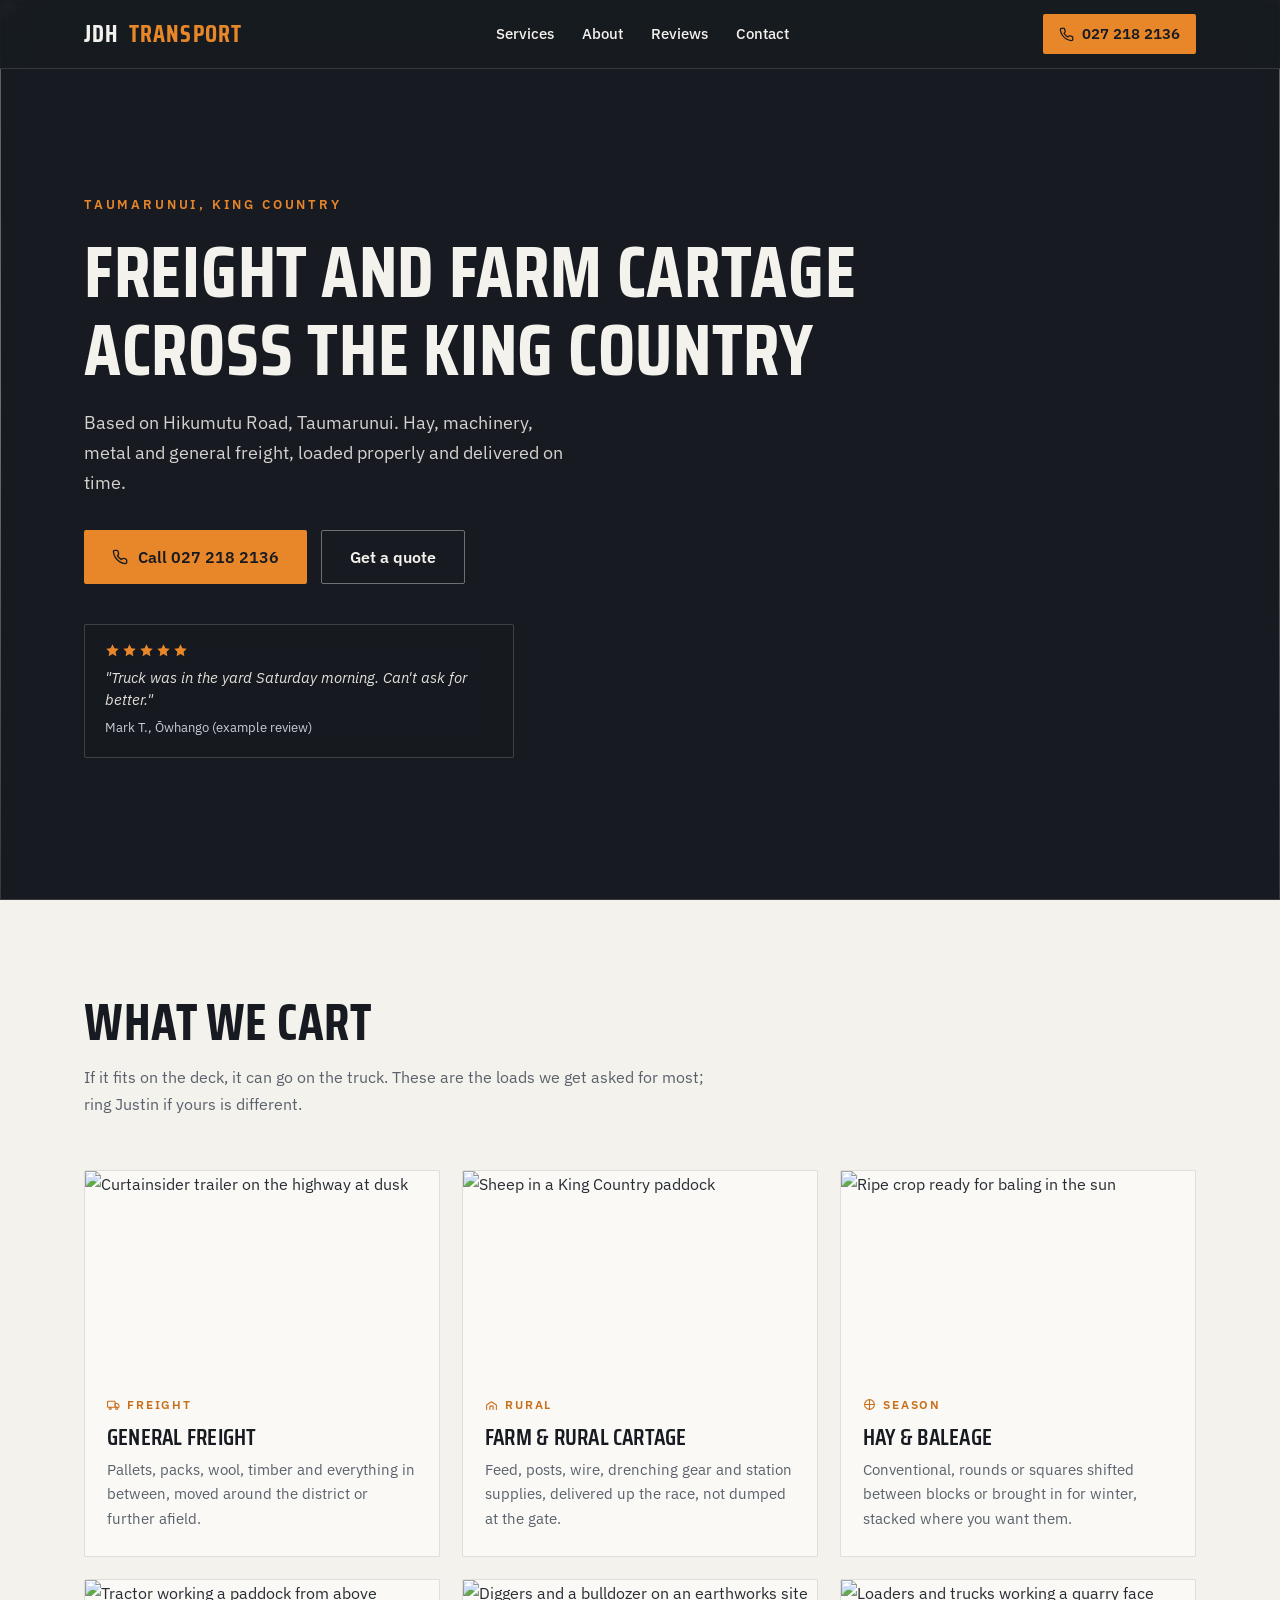
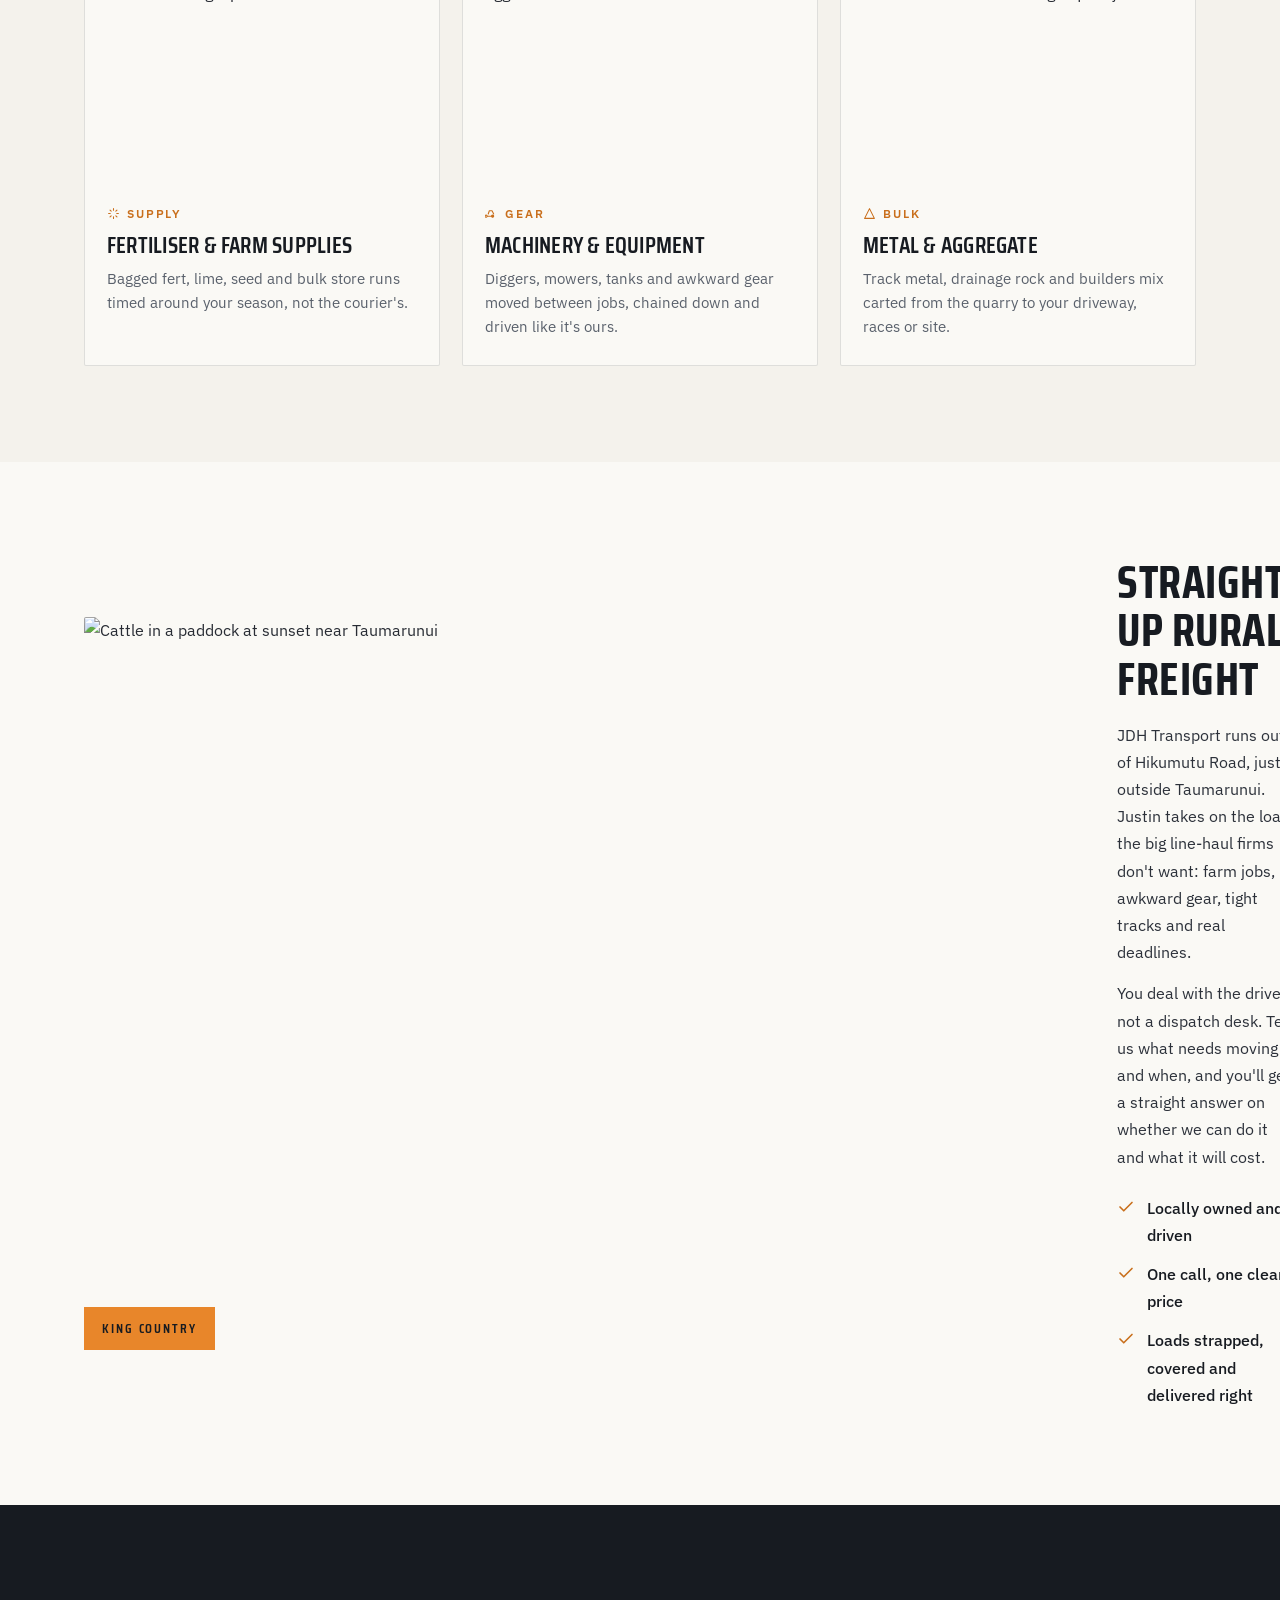
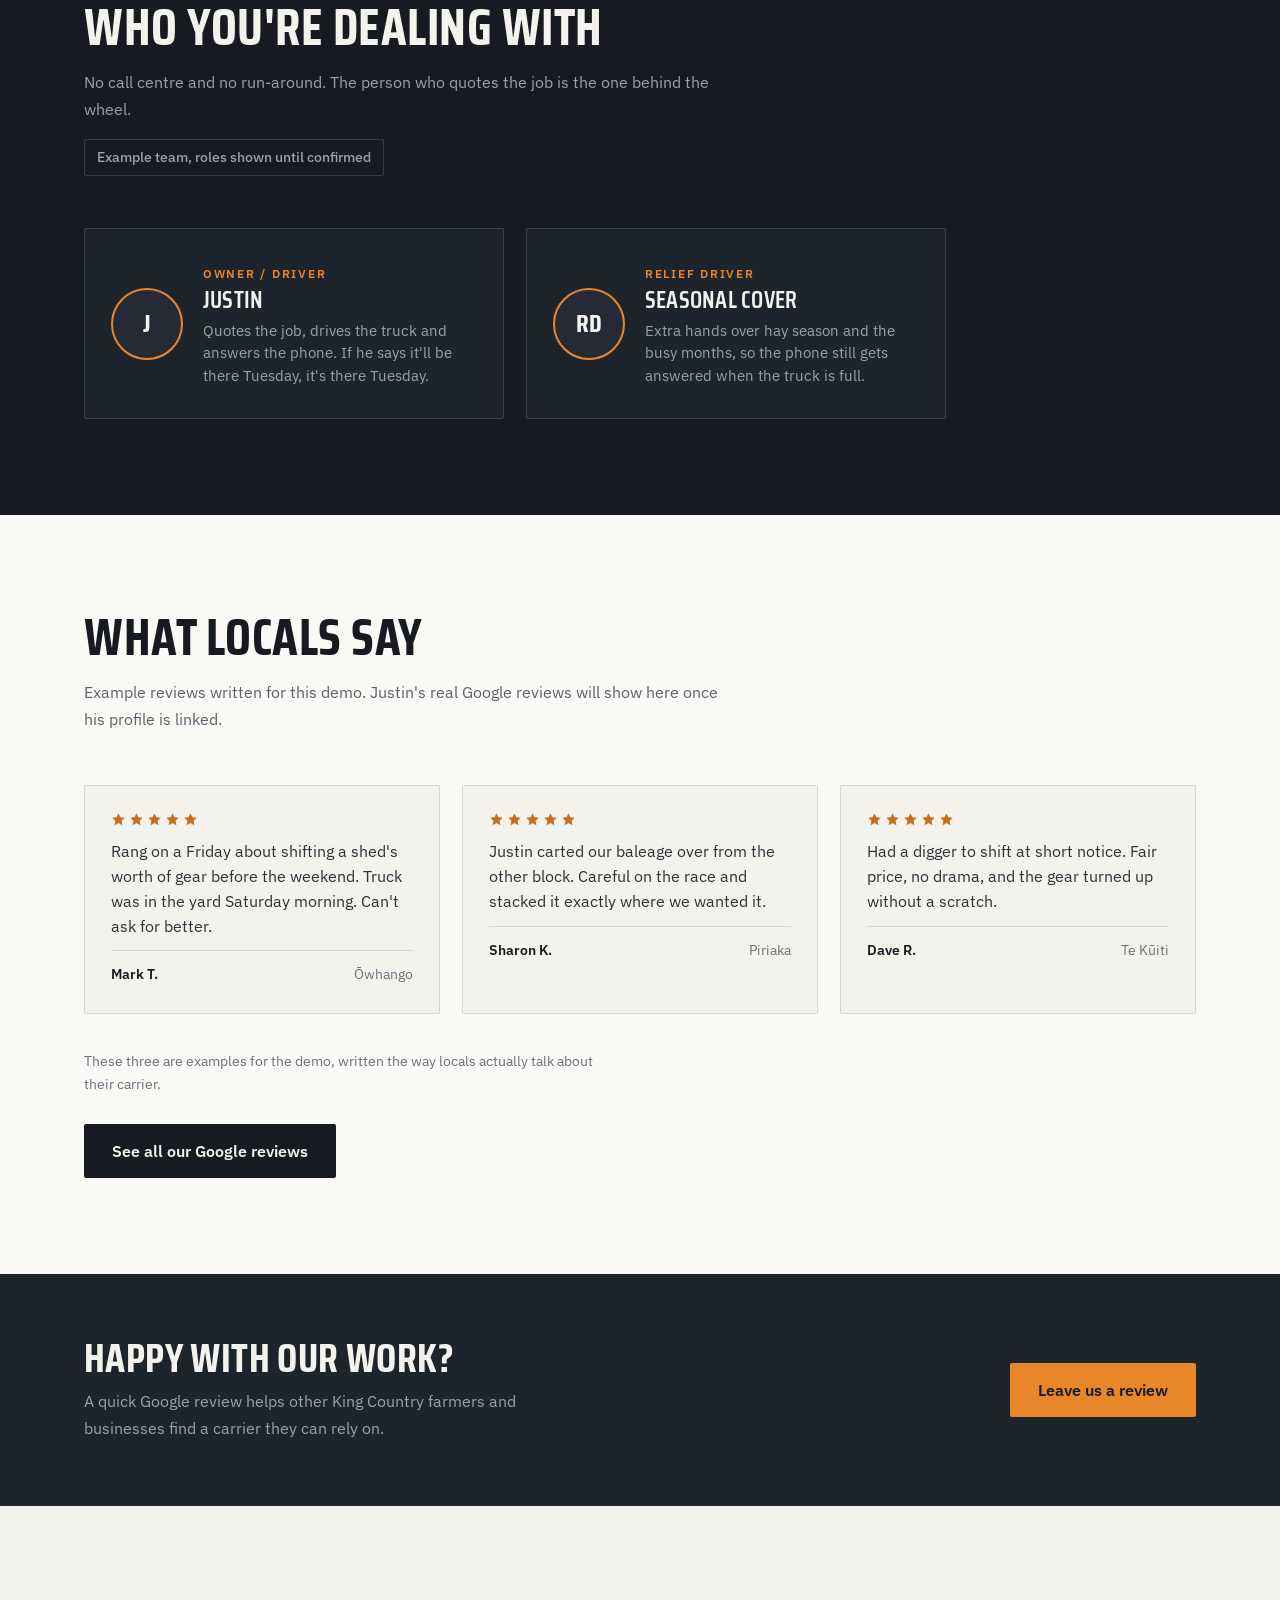
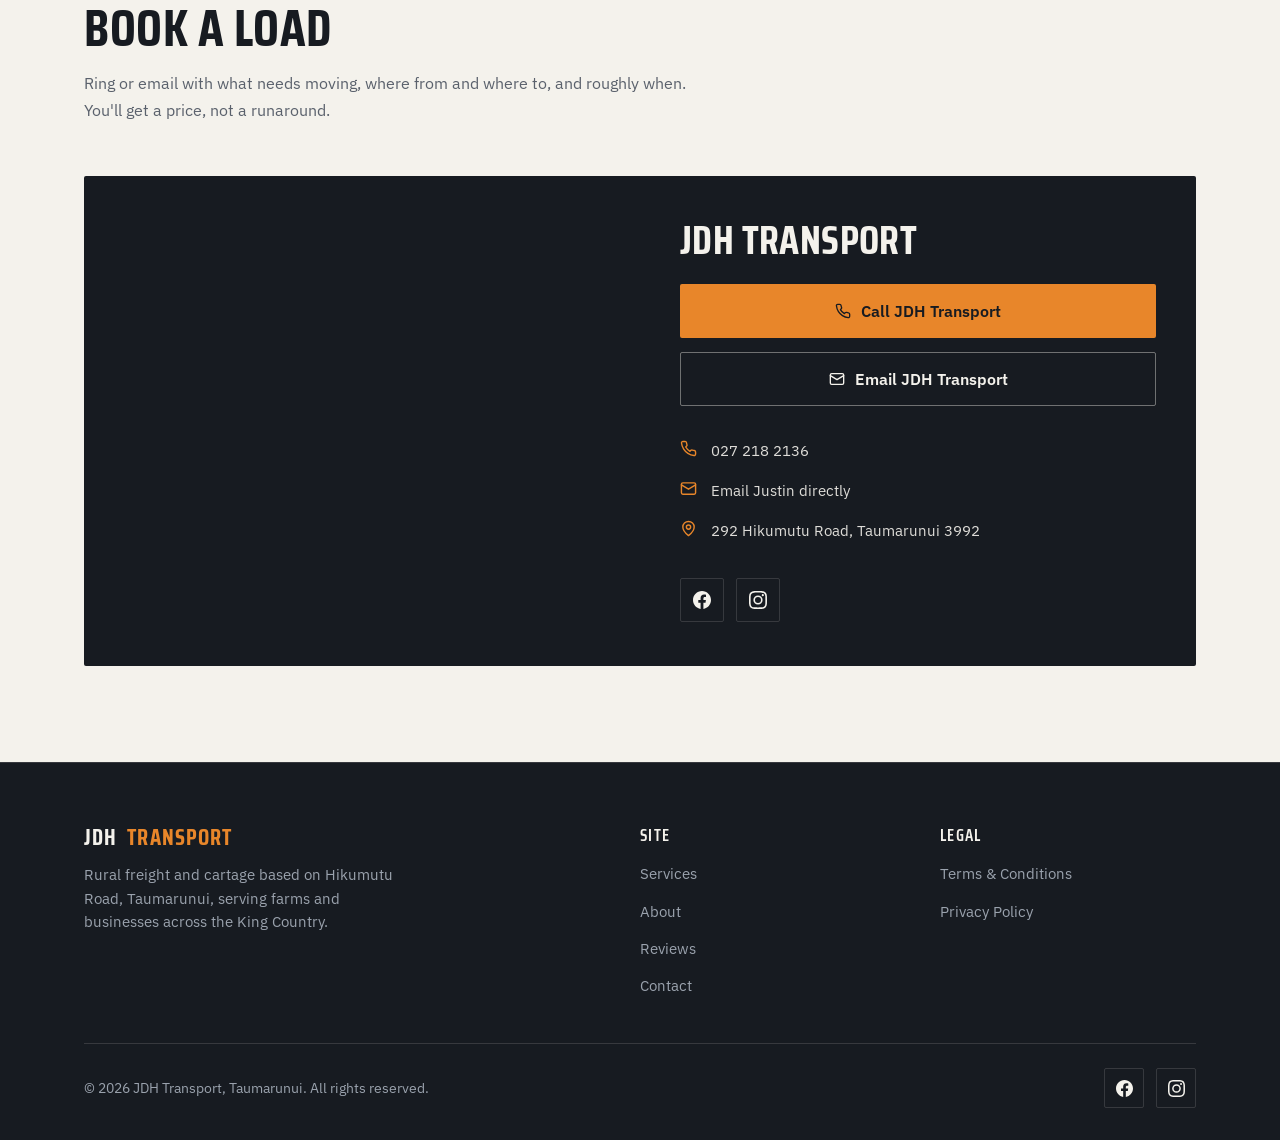
==== commit 40aab3d6: "Polish: contrast, line length, nav underline transform" ====
--- a/index.html
+++ b/index.html
@@ -48,14 +48,14 @@
 @media (prefers-reduced-motion:reduce){.intro{display:none}}
 
 /* ---------- nav ---------- */
-.nav{position:fixed;top:0;left:0;right:0;z-index:100;background:rgba(23,27,33,.85);backdrop-filter:blur(12px);-webkit-backdrop-filter:blur(12px);border-bottom:1px solid var(--line-dark)}
+.nav{position:fixed;top:0;left:0;right:0;z-index:100;background:rgba(23,27,33,.93);backdrop-filter:blur(12px);-webkit-backdrop-filter:blur(12px);border-bottom:1px solid var(--line-dark)}
 .nav-in{max-width:1160px;margin:0 auto;padding:0 24px;height:68px;display:flex;align-items:center;justify-content:space-between;gap:16px}
 .logo{font-family:var(--display);font-weight:700;font-size:1.5rem;text-transform:uppercase;letter-spacing:.05em;color:var(--bone);line-height:1;display:flex;align-items:center;gap:10px}
 .logo b{color:var(--accent);font-weight:700}
 .nav-links{display:flex;align-items:center;gap:28px;list-style:none}
 .nav-links a{color:var(--bone);font-size:.95rem;font-weight:500;position:relative;padding:4px 0}
-.nav-links a::after{content:"";position:absolute;left:0;bottom:-2px;width:0;height:2px;background:var(--accent);transition:width .25s ease}
-.nav-links a:hover::after{width:100%}
+.nav-links a::after{content:"";position:absolute;left:0;bottom:-2px;width:100%;height:2px;background:var(--accent);transform:scaleX(0);transform-origin:left;transition:transform .25s ease}
+.nav-links a:hover::after{transform:scaleX(1)}
 .nav-call{display:inline-flex;align-items:center;gap:8px;height:40px;padding:0 16px;background:var(--accent);color:var(--ink);font-weight:600;font-size:.92rem;line-height:1;border-radius:var(--r);transition:background .2s ease,transform .2s ease}
 .nav-call:hover{background:#f2984a}
 .nav-call:active{transform:translateY(1px)}
@@ -98,10 +98,10 @@
 .btn-solid:hover{background:#f2984a}
 .btn-ghost{background:transparent;color:var(--bone);border:1px solid rgba(244,242,236,.4)}
 .btn-ghost:hover{border-color:var(--bone);background:rgba(244,242,236,.08)}
-.hero-quote{margin-top:40px;max-width:430px;background:rgba(23,27,33,.42);border:1px solid rgba(244,242,236,.18);backdrop-filter:blur(10px);-webkit-backdrop-filter:blur(10px);border-radius:var(--r);padding:18px 20px;min-height:118px}
+.hero-quote{margin-top:40px;max-width:430px;background:rgba(23,27,33,.6);border:1px solid rgba(244,242,236,.18);backdrop-filter:blur(10px);-webkit-backdrop-filter:blur(10px);border-radius:var(--r);padding:18px 20px;min-height:118px}
 .hero-quote .stars{color:var(--accent);display:flex;gap:2px;margin-bottom:8px}
 .hero-quote blockquote{font-size:.95rem;color:rgba(244,242,236,.92);font-style:italic;line-height:1.5;transition:opacity .5s ease}
-.hero-quote cite{display:block;margin-top:6px;font-style:normal;font-size:.82rem;color:var(--mut)}
+.hero-quote cite{display:block;margin-top:6px;font-style:normal;font-size:.82rem;color:#c9cfd6}
 .hero-quote.fading blockquote,.hero-quote.fading cite{opacity:0}
 
 /* ---------- sections shared ---------- */
@@ -164,7 +164,7 @@
 .rev-card blockquote{font-size:.97rem;line-height:1.6;color:var(--body)}
 .rev-card footer{display:flex;justify-content:space-between;align-items:center;font-size:.85rem;color:#6a717c;border-top:1px solid var(--line);padding-top:12px}
 .rev-card footer b{color:var(--ink);font-weight:600}
-.rev-note{font-size:.85rem;color:#6a717c;margin-bottom:28px}
+.rev-note{font-size:.85rem;color:#6a717c;margin-bottom:28px;max-width:65ch}
 .rev-actions{display:flex;gap:14px;flex-wrap:wrap}
 .btn-dark{background:var(--ink);color:var(--bone)}
 .btn-dark:hover{background:var(--ink-3)}
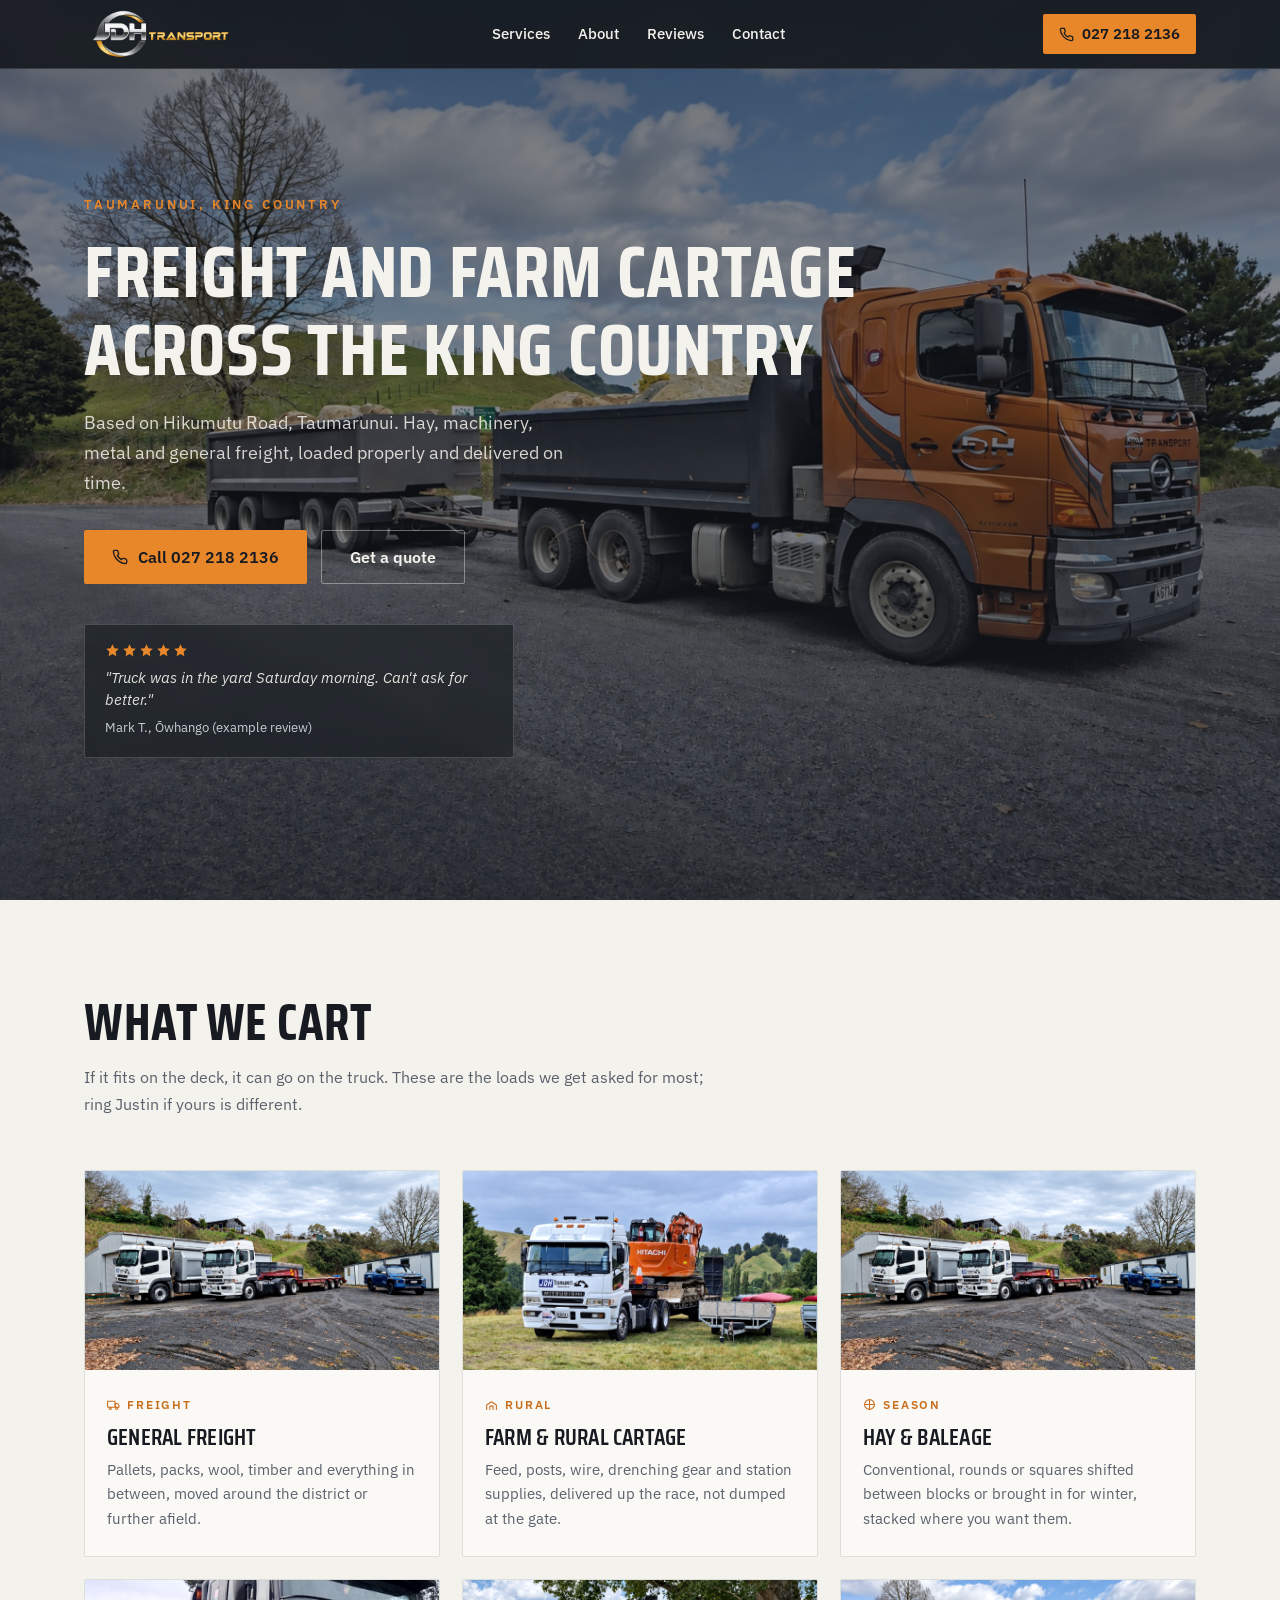
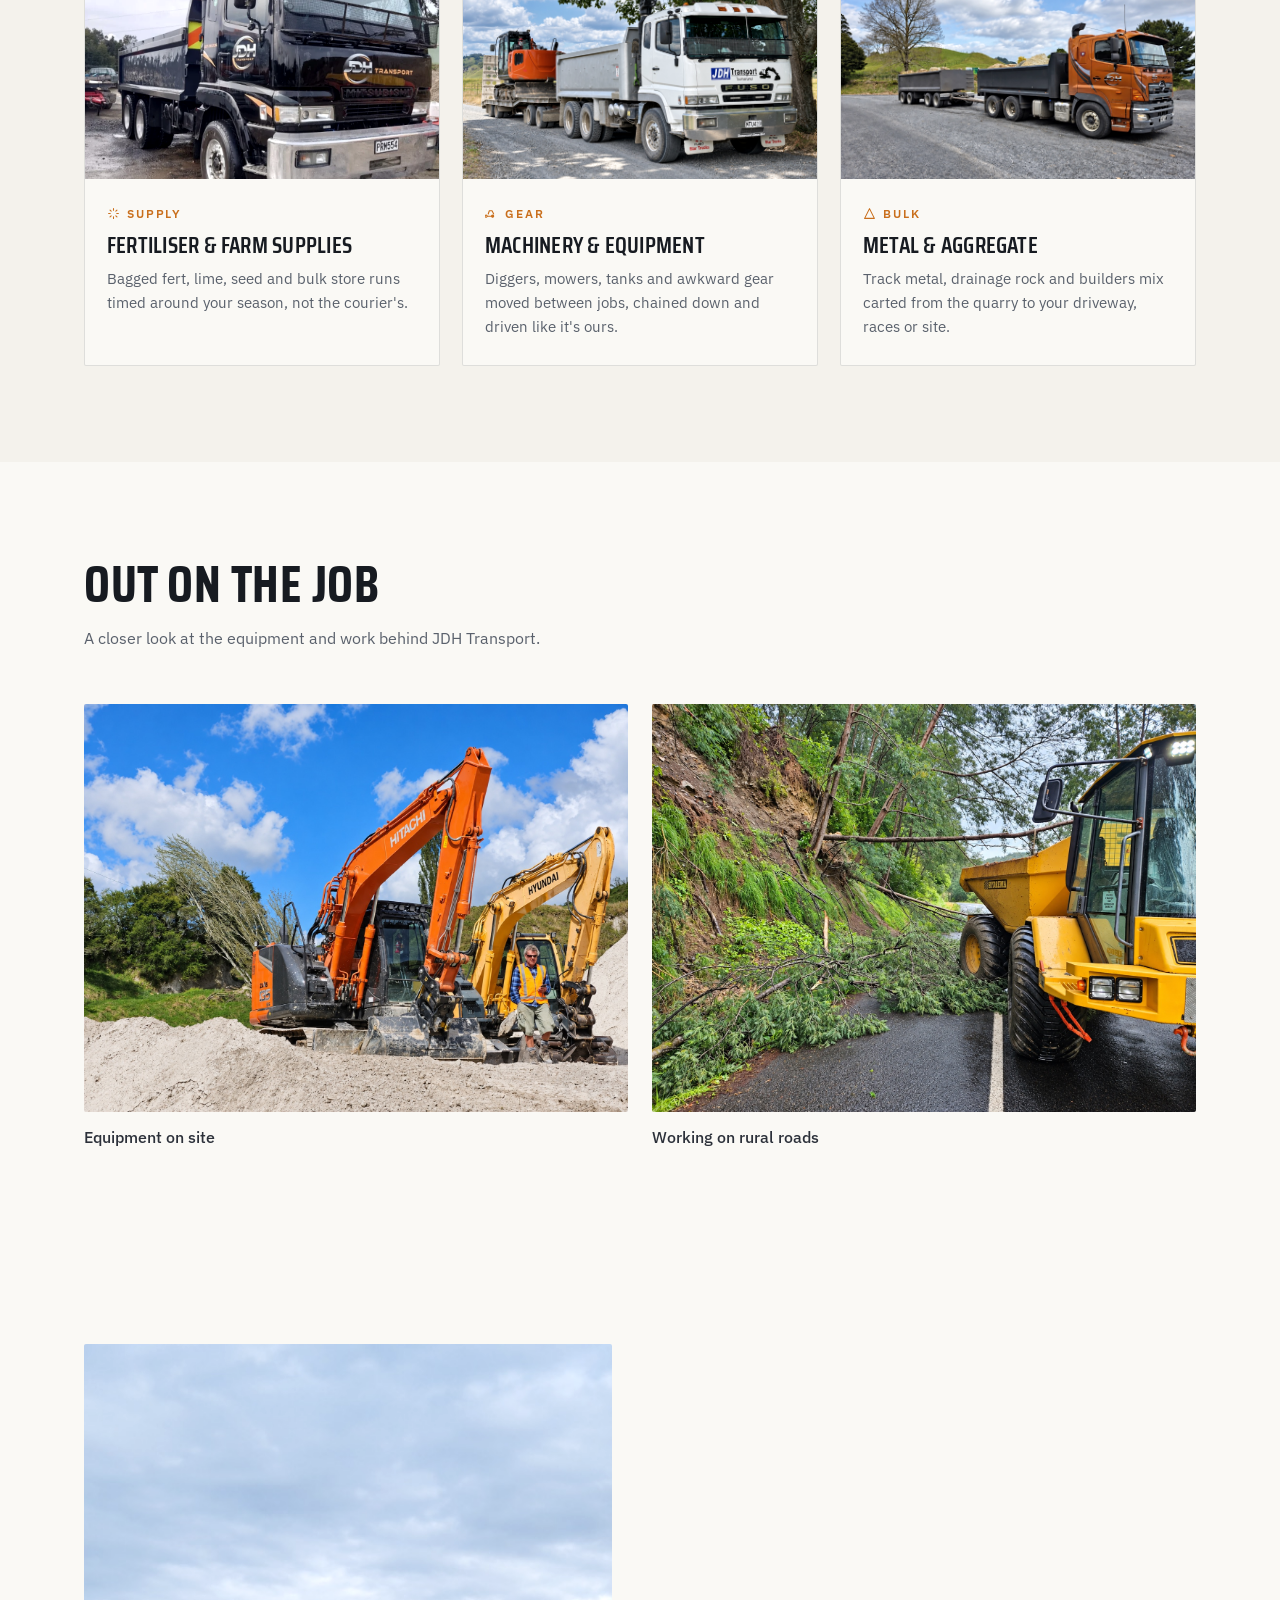
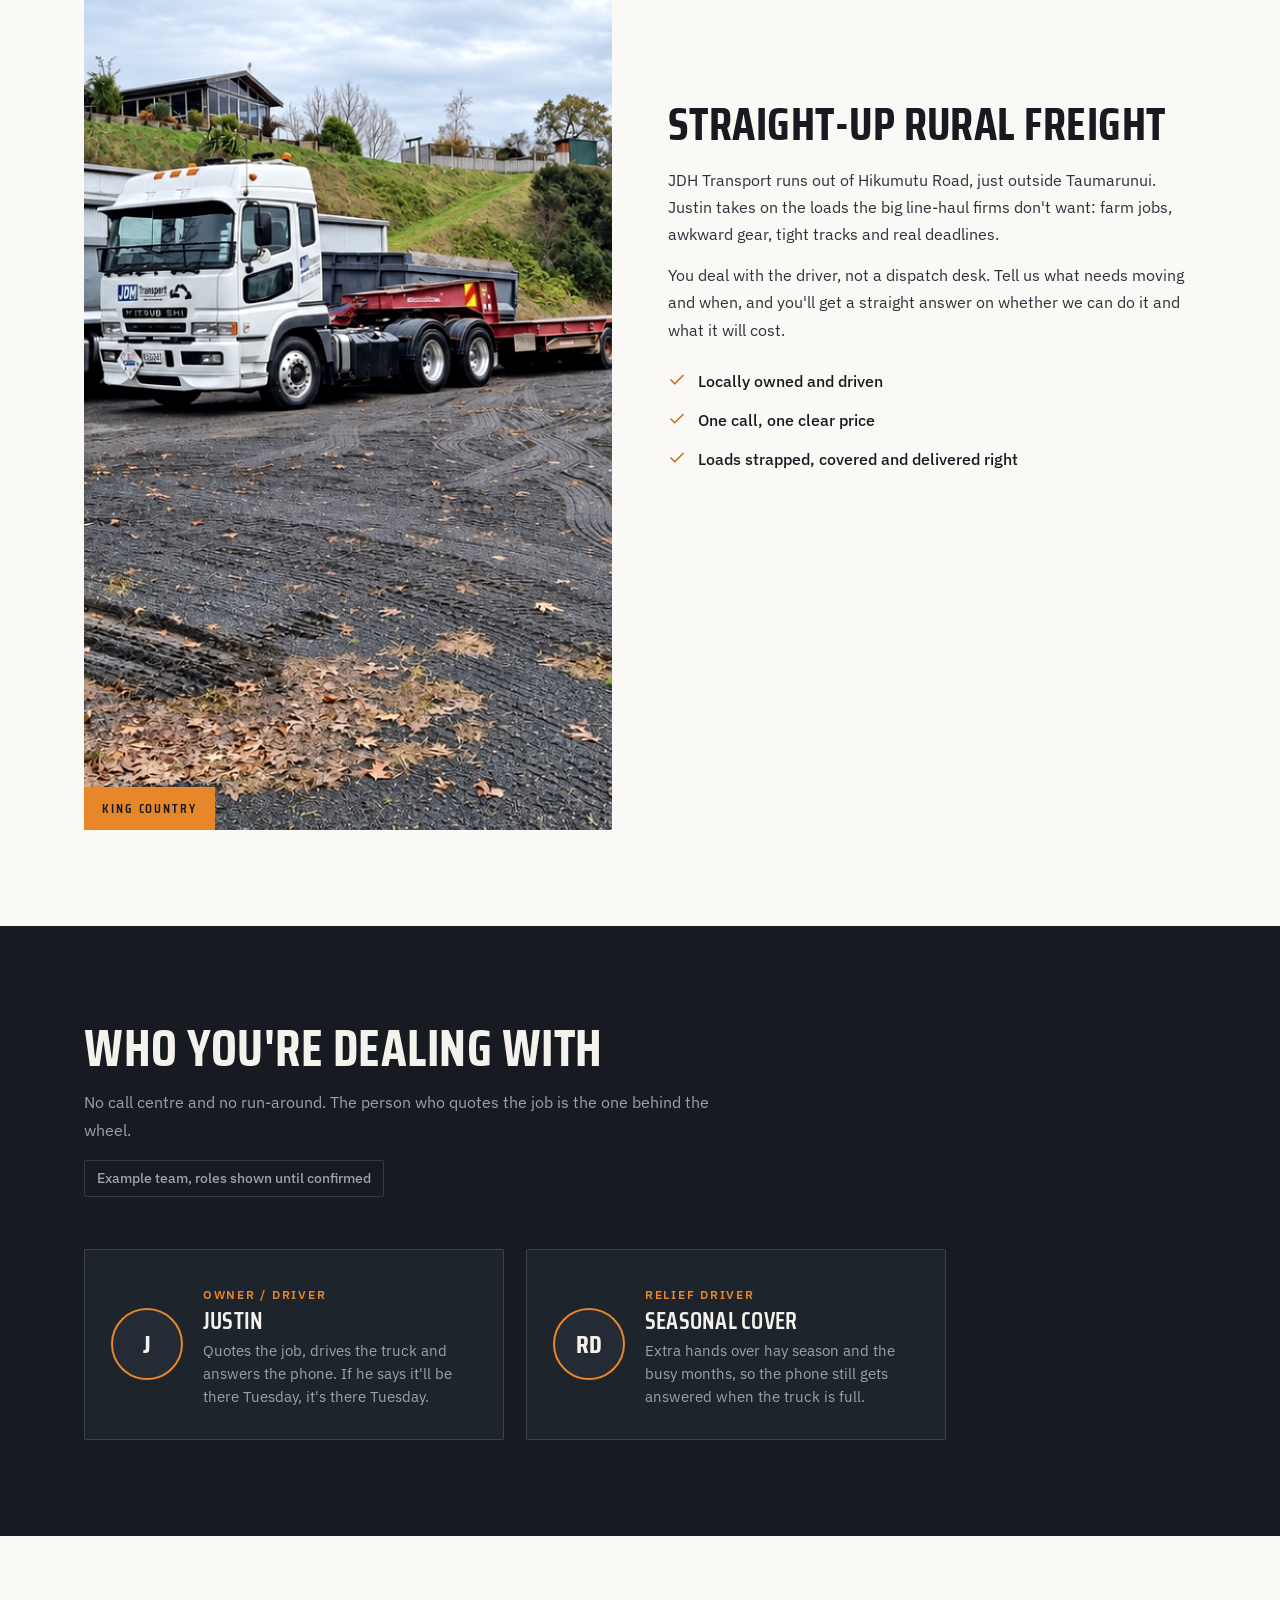
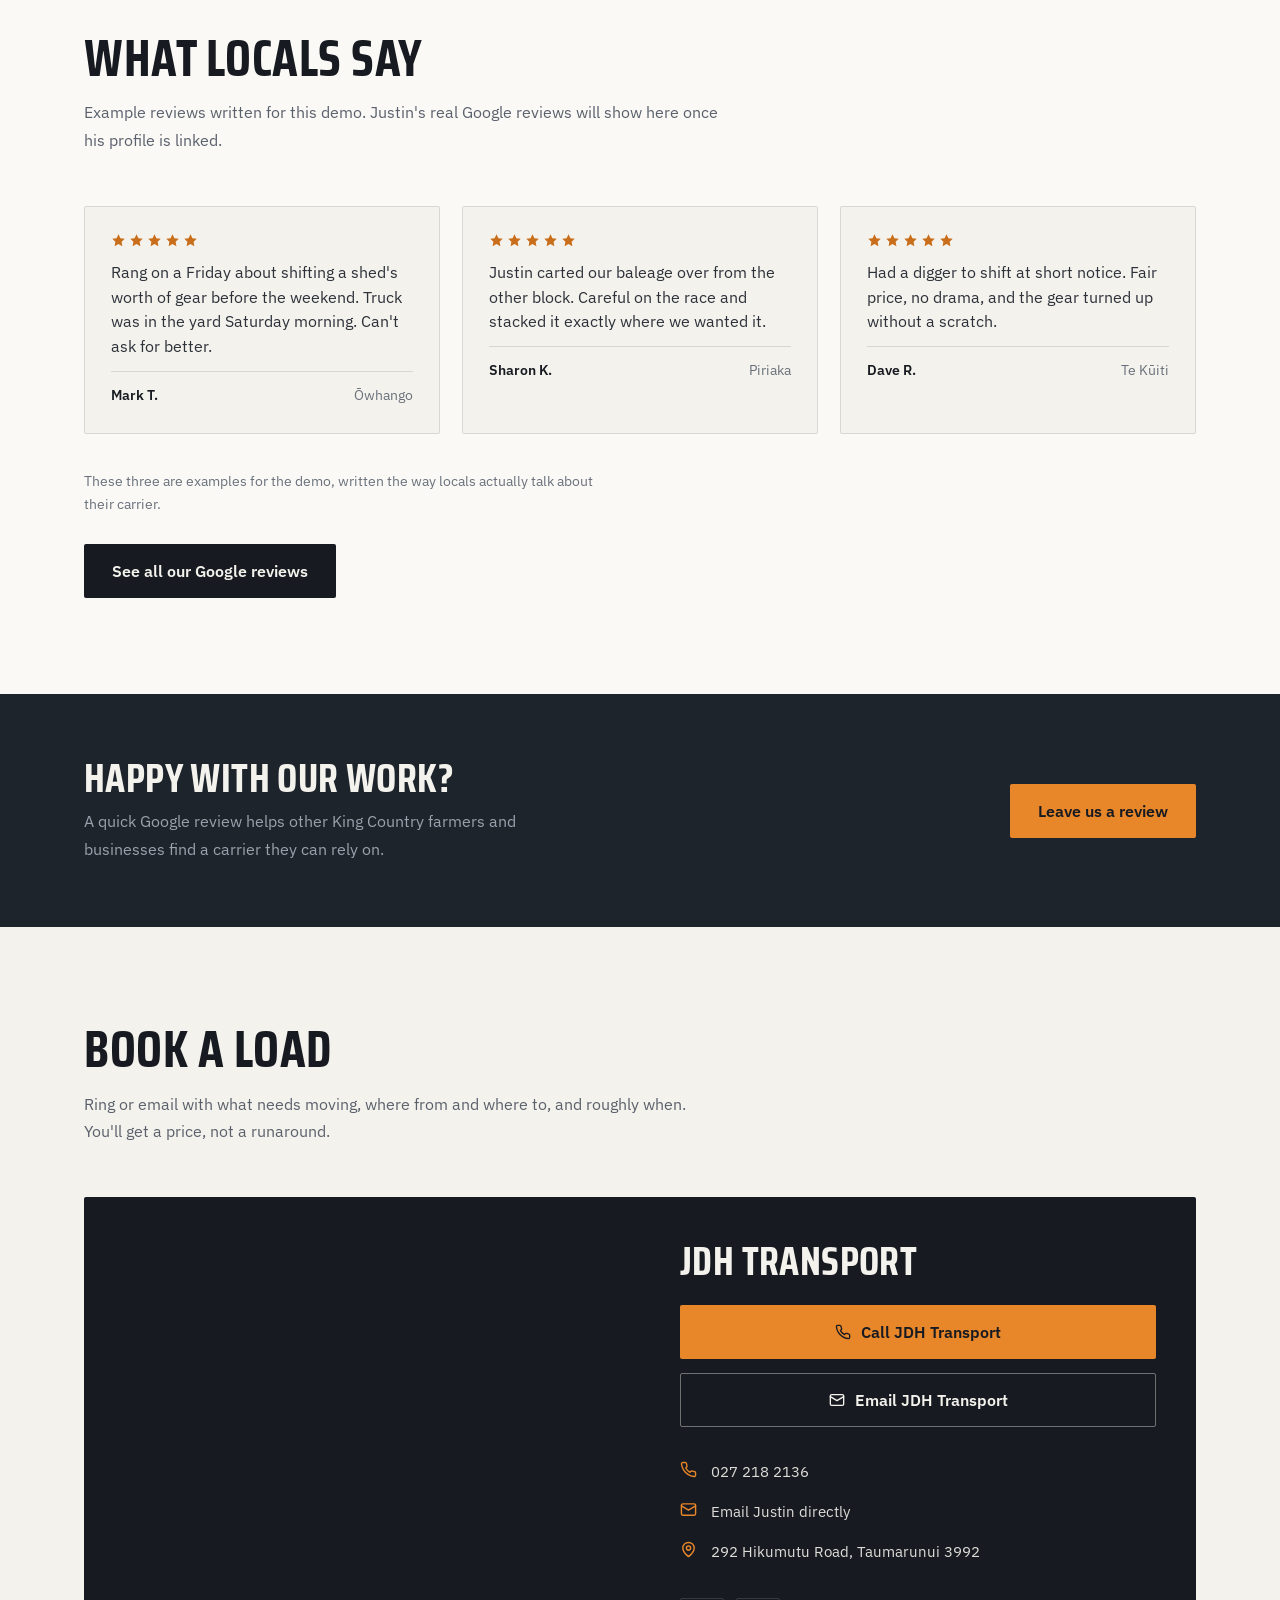
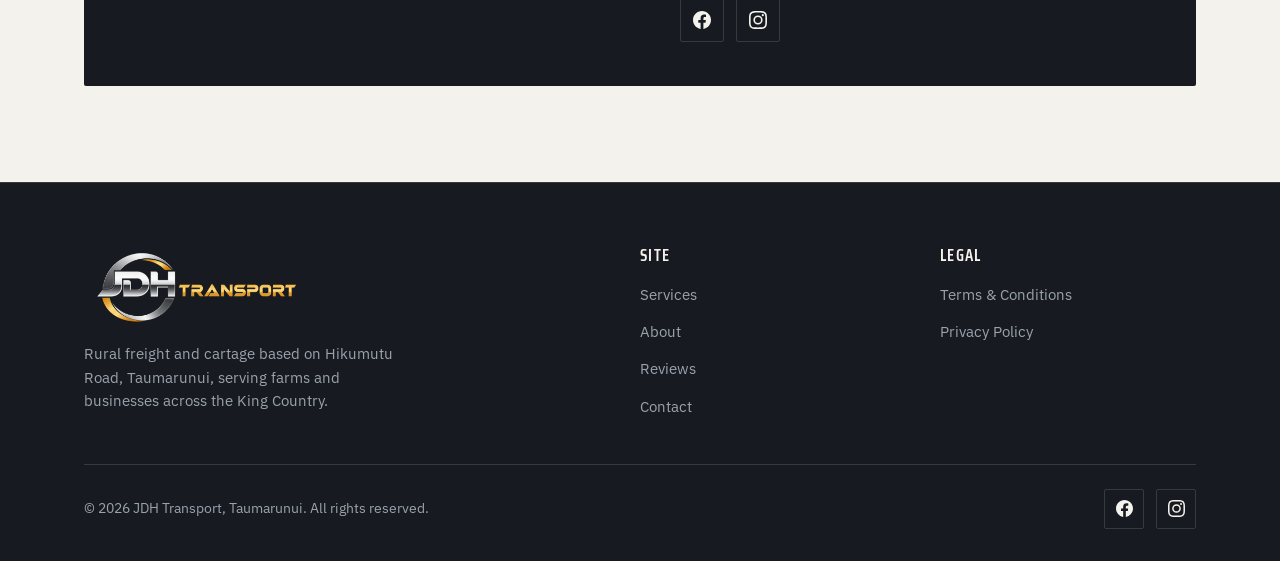
==== commit 520e733f: "Use supplied JDH Transport logo and fleet photography" ====
--- a/index.html
+++ b/index.html
@@ -8,8 +8,8 @@
 <meta property="og:title" content="JDH Transport | Rural Freight &amp; Cartage, Taumarunui">
 <meta property="og:description" content="Freight and farm cartage across the King Country. One call gets your load on the truck.">
 <meta property="og:type" content="website">
-<meta property="og:image" content="https://images.unsplash.com/photo-1601584115197-04ecc0da31d7?w=1200&q=70&fm=jpg">
-<link rel="icon" href="data:image/svg+xml,%3Csvg xmlns='http://www.w3.org/2000/svg' viewBox='0 0 64 64'%3E%3Crect width='64' height='64' fill='%23e8862a'/%3E%3Ctext x='32' y='44' font-family='Arial Black,Arial,sans-serif' font-size='26' font-weight='900' fill='%23171b21' text-anchor='middle'%3EJDH%3C/text%3E%3C/svg%3E">
+<meta property="og:image" content="https://jdh-transport-demo.vercel.app/images/aggregate-truck.jpg">
+<link rel="icon" type="image/png" href="/images/jdh-logo.png">
 <link rel="preconnect" href="https://fonts.googleapis.com">
 <link rel="preconnect" href="https://fonts.gstatic.com" crossorigin>
 <link href="https://fonts.googleapis.com/css2?family=Saira+Condensed:wght@500;600;700&family=IBM+Plex+Sans:ital,wght@0,400;0,500;0,600;1,400&display=swap" rel="stylesheet">
@@ -210,15 +210,25 @@
 .foot-base .socials{margin:0}
 .foot-base .socials a{width:40px;height:40px}
 @media (max-width:820px){.foot-grid{grid-template-columns:1fr;gap:32px}}
+
+.logo{flex-shrink:0}
+.logo img{display:block;width:150px;height:auto;max-width:100%}
+@media(max-width:380px){.logo img{width:125px}}
+.foot-brand .logo img{width:220px}
+.intro img{width:min(440px,80vw);height:auto}
+.work-grid{display:grid;grid-template-columns:repeat(2,minmax(0,1fr));gap:24px}
+.work-grid img{width:100%;height:auto;aspect-ratio:4/3;object-fit:cover;border-radius:var(--r)}
+.work-grid figcaption{margin-top:12px;font-weight:500}
+@media(max-width:600px){.work-grid{grid-template-columns:1fr}.hero-slides img{object-position:78% center}}
 </style>
 </head>
 <body>
 
-<div class="intro" aria-hidden="true"><span>JDH <em>Transport</em></span></div>
+<div class="intro" aria-hidden="true"><span><img src="/images/jdh-logo.png" alt="JDH Transport" width="830" height="304"></span></div>
 
 <header class="nav">
   <div class="nav-in">
-    <a class="logo" href="#top" aria-label="JDH Transport home">JDH <b>Transport</b></a>
+    <a class="logo" href="#top" aria-label="JDH Transport home"><img src="/images/jdh-logo.png" alt="JDH Transport" width="830" height="304"></a>
     <ul class="nav-links">
       <li><a href="#services">Services</a></li>
       <li><a href="#about">About</a></li>
@@ -246,8 +256,8 @@
 
 <section class="hero" style="padding:0">
   <div class="hero-slides" aria-hidden="true">
-    <img class="on" src="https://images.unsplash.com/photo-1601584115197-04ecc0da31d7?w=1900&q=72&fm=jpg" alt="" fetchpriority="high" width="1900" height="1267">
-    <img src="https://images.unsplash.com/photo-1592805144716-feeccccef5ac?w=1900&q=72&fm=jpg" alt="" loading="lazy" width="1900" height="1267">
+    <img class="on" fetchpriority="high" src="/images/aggregate-truck.jpg" alt="" width="1465" height="1073">
+    <img loading="lazy" src="/images/truck-and-digger.jpg" alt="" width="1448" height="1086">
   </div>
   <div class="hero-scrim" aria-hidden="true"></div>
   <div class="hero-in">
@@ -283,7 +293,7 @@
     </div>
     <div class="svc-grid">
       <article class="svc reveal">
-        <div class="svc-img"><img src="https://images.unsplash.com/photo-1616432043562-3671ea2e5242?w=900&q=70&fm=jpg" alt="Curtainsider trailer on the highway at dusk" loading="lazy" width="900" height="506"></div>
+        <div class="svc-img"><img loading="lazy" src="/images/fleet-yard.jpg" alt="JDH Transport trucks and low-loader at the yard" width="1448" height="1086"></div>
         <div class="svc-body">
           <span class="svc-tag"><svg width="13" height="13" viewBox="0 0 24 24" fill="none" stroke="currentColor" stroke-width="2" stroke-linecap="round" stroke-linejoin="round" aria-hidden="true"><rect x="1" y="6" width="14" height="11" rx="1"/><path d="M15 10h4l3 3v4h-7z"/><circle cx="6" cy="19" r="2"/><circle cx="18" cy="19" r="2"/></svg>Freight</span>
           <h3>General freight</h3>
@@ -291,7 +301,7 @@
         </div>
       </article>
       <article class="svc reveal">
-        <div class="svc-img"><img src="https://images.unsplash.com/photo-1484557985045-edf25e08da73?w=900&q=70&fm=jpg" alt="Sheep in a King Country paddock" loading="lazy" width="900" height="675"></div>
+        <div class="svc-img"><img loading="lazy" src="/images/rural-machinery.jpg" alt="JDH Transport truck carrying an excavator on a rural property" width="1463" height="1075"></div>
         <div class="svc-body">
           <span class="svc-tag"><svg width="13" height="13" viewBox="0 0 24 24" fill="none" stroke="currentColor" stroke-width="2" stroke-linecap="round" stroke-linejoin="round" aria-hidden="true"><path d="M3 21v-8l9-6 9 6v8"/><path d="M9 21v-6h6v6"/></svg>Rural</span>
           <h3>Farm &amp; rural cartage</h3>
@@ -299,7 +309,7 @@
         </div>
       </article>
       <article class="svc reveal">
-        <div class="svc-img"><img src="https://images.unsplash.com/photo-1499529112087-3cb3b73cec95?w=900&q=70&fm=jpg" alt="Ripe crop ready for baling in the sun" loading="lazy" width="900" height="675"></div>
+        <div class="svc-img"><img loading="lazy" src="/images/fleet-yard.jpg" alt="JDH Transport fleet ready for cartage" width="1448" height="1086"></div>
         <div class="svc-body">
           <span class="svc-tag"><svg width="13" height="13" viewBox="0 0 24 24" fill="none" stroke="currentColor" stroke-width="2" stroke-linecap="round" stroke-linejoin="round" aria-hidden="true"><circle cx="12" cy="12" r="9"/><path d="M12 3v18M3 12h18"/></svg>Season</span>
           <h3>Hay &amp; baleage</h3>
@@ -307,7 +317,7 @@
         </div>
       </article>
       <article class="svc reveal">
-        <div class="svc-img"><img src="https://images.unsplash.com/photo-1615811361523-6bd03d7748e7?w=900&q=70&fm=jpg" alt="Tractor working a paddock from above" loading="lazy" width="900" height="600"></div>
+        <div class="svc-img"><img loading="lazy" src="/images/black-truck.webp" alt="Black JDH Transport tipper truck" width="916" height="1020"></div>
         <div class="svc-body">
           <span class="svc-tag"><svg width="13" height="13" viewBox="0 0 24 24" fill="none" stroke="currentColor" stroke-width="2" stroke-linecap="round" stroke-linejoin="round" aria-hidden="true"><path d="M12 3v3M12 18v3M3 12h3M18 12h3M5.6 5.6l2.1 2.1M16.3 16.3l2.1 2.1M5.6 18.4l2.1-2.1M16.3 7.7l2.1-2.1"/></svg>Supply</span>
           <h3>Fertiliser &amp; farm supplies</h3>
@@ -315,7 +325,7 @@
         </div>
       </article>
       <article class="svc reveal">
-        <div class="svc-img"><img src="https://images.unsplash.com/photo-1517089596392-fb9a9033e05b?w=900&q=70&fm=jpg" alt="Diggers and a bulldozer on an earthworks site" loading="lazy" width="900" height="675"></div>
+        <div class="svc-img"><img loading="lazy" src="/images/truck-and-digger.jpg" alt="JDH Transport truck and trailer carrying a digger" width="1448" height="1086"></div>
         <div class="svc-body">
           <span class="svc-tag"><svg width="13" height="13" viewBox="0 0 24 24" fill="none" stroke="currentColor" stroke-width="2" stroke-linecap="round" stroke-linejoin="round" aria-hidden="true"><path d="M4 17h12M4 17a2 2 0 1 0 0 .01M16 17a2 2 0 1 0 0 .01"/><path d="M6 13l2-6h5l3 6"/></svg>Gear</span>
           <h3>Machinery &amp; equipment</h3>
@@ -323,7 +333,7 @@
         </div>
       </article>
       <article class="svc reveal">
-        <div class="svc-img"><img src="https://images.unsplash.com/photo-1523848309072-c199db53f137?w=900&q=70&fm=jpg" alt="Loaders and trucks working a quarry face" loading="lazy" width="900" height="600"></div>
+        <div class="svc-img"><img loading="lazy" src="/images/aggregate-truck.jpg" alt="Orange JDH Transport truck and trailer loaded with aggregate" width="1465" height="1073"></div>
         <div class="svc-body">
           <span class="svc-tag"><svg width="13" height="13" viewBox="0 0 24 24" fill="none" stroke="currentColor" stroke-width="2" stroke-linecap="round" stroke-linejoin="round" aria-hidden="true"><path d="M12 3l9 18H3z"/></svg>Bulk</span>
           <h3>Metal &amp; aggregate</h3>
@@ -334,10 +344,23 @@
   </div>
 </section>
 
+<section class="work" id="work">
+  <div class="wrap">
+    <div class="sec-head reveal">
+      <h2>Out on the job</h2>
+      <p>A closer look at the equipment and work behind JDH Transport.</p>
+    </div>
+    <div class="work-grid">
+      <figure class="reveal"><img src="/images/excavators.jpg" alt="Hitachi and Hyundai excavators with an operator at a work site" loading="lazy" width="1448" height="1086"><figcaption>Equipment on site</figcaption></figure>
+      <figure class="reveal"><img src="/images/road-clearing.jpg" alt="Yellow site dumper beside fallen branches on a rural road" loading="lazy" width="1448" height="1086"><figcaption>Working on rural roads</figcaption></figure>
+    </div>
+  </div>
+</section>
+
 <section id="about">
   <div class="wrap about-grid">
     <div class="about-photo reveal">
-      <img src="https://images.unsplash.com/photo-1500595046743-cd271d694d30?w=1100&q=72&fm=jpg" alt="Cattle in a paddock at sunset near Taumarunui" loading="lazy" width="1100" height="733">
+      <img loading="lazy" src="/images/fleet-yard.jpg" alt="JDH Transport trucks parked at the yard" width="1448" height="1086">
     </div>
     <div class="about-copy reveal">
       <h2>Straight-up rural freight</h2>
@@ -479,7 +502,7 @@
   <div class="wrap">
     <div class="foot-grid">
       <div class="foot-brand">
-        <span class="logo">JDH <b>Transport</b></span>
+        <span class="logo"><img src="/images/jdh-logo.png" alt="JDH Transport" width="830" height="304"></span>
         <p>Rural freight and cartage based on Hikumutu Road, Taumarunui, serving farms and businesses across the King Country.</p>
       </div>
       <div class="foot-col">
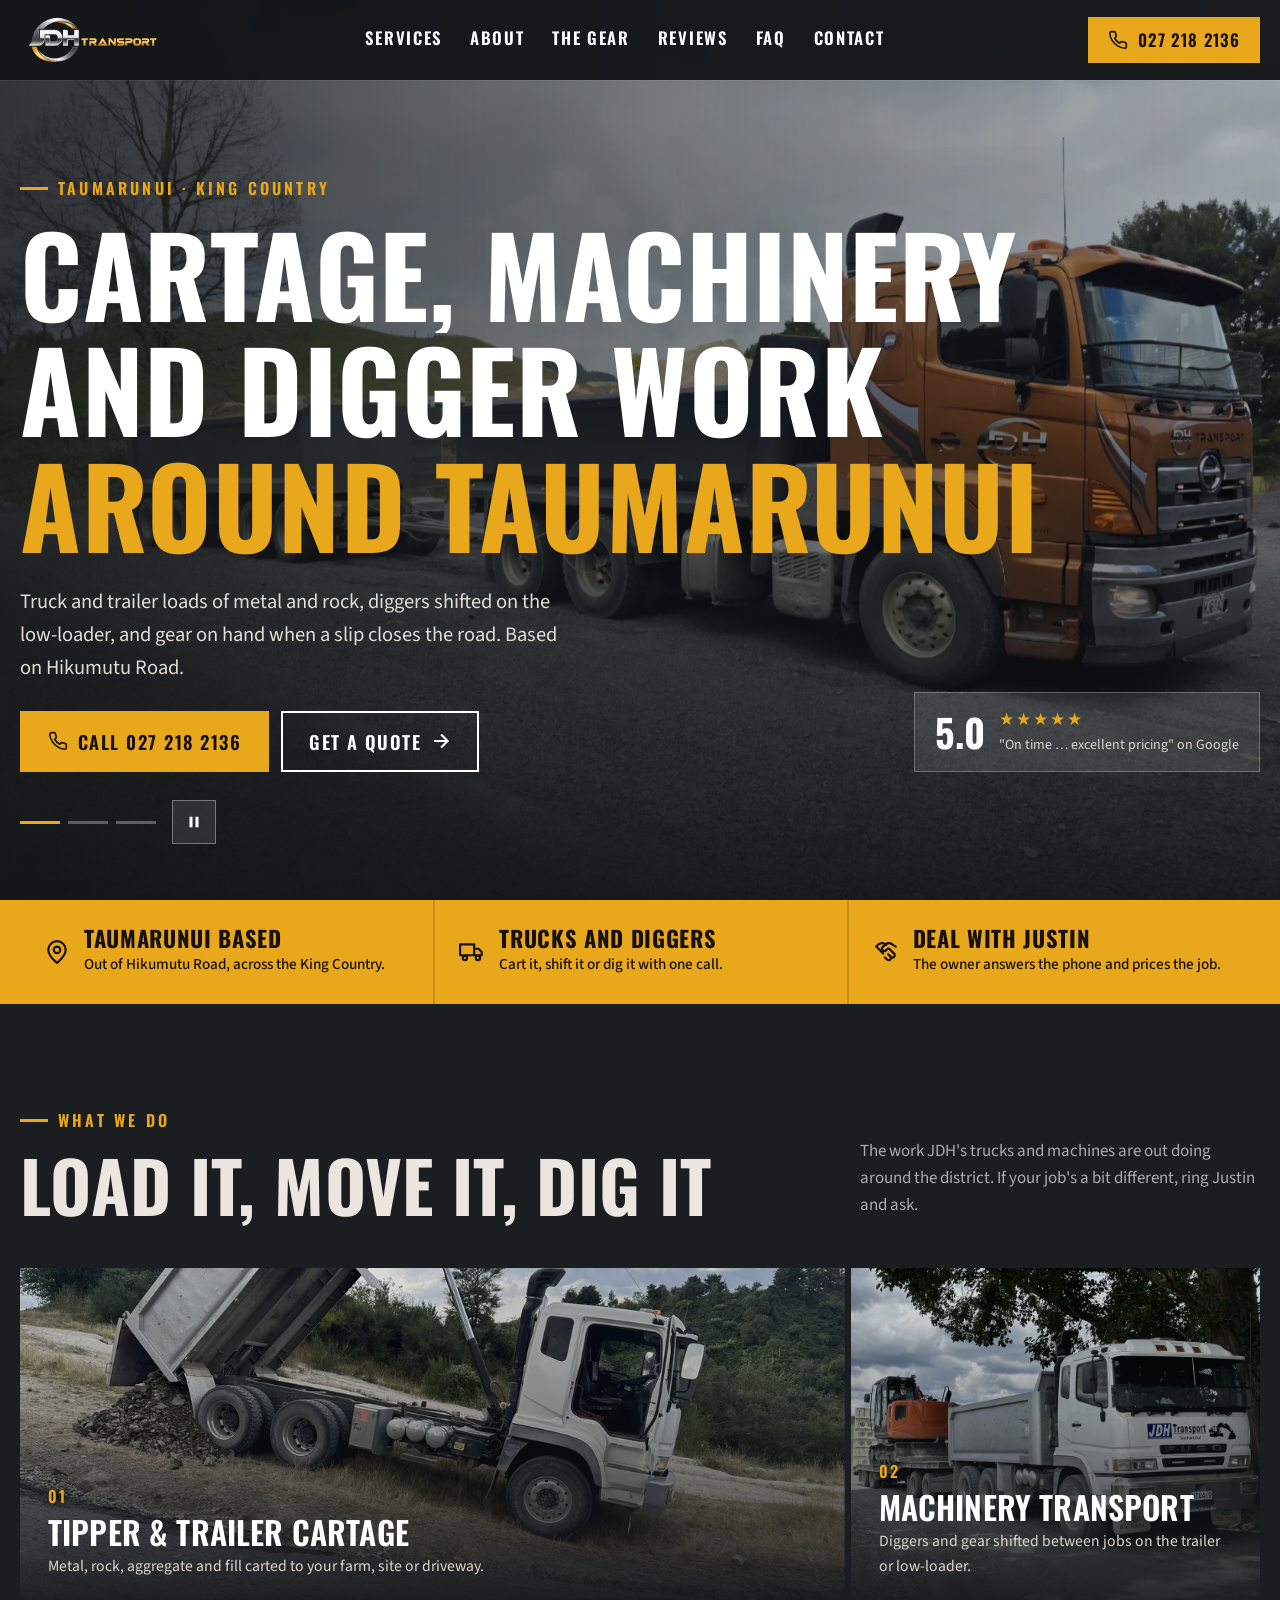
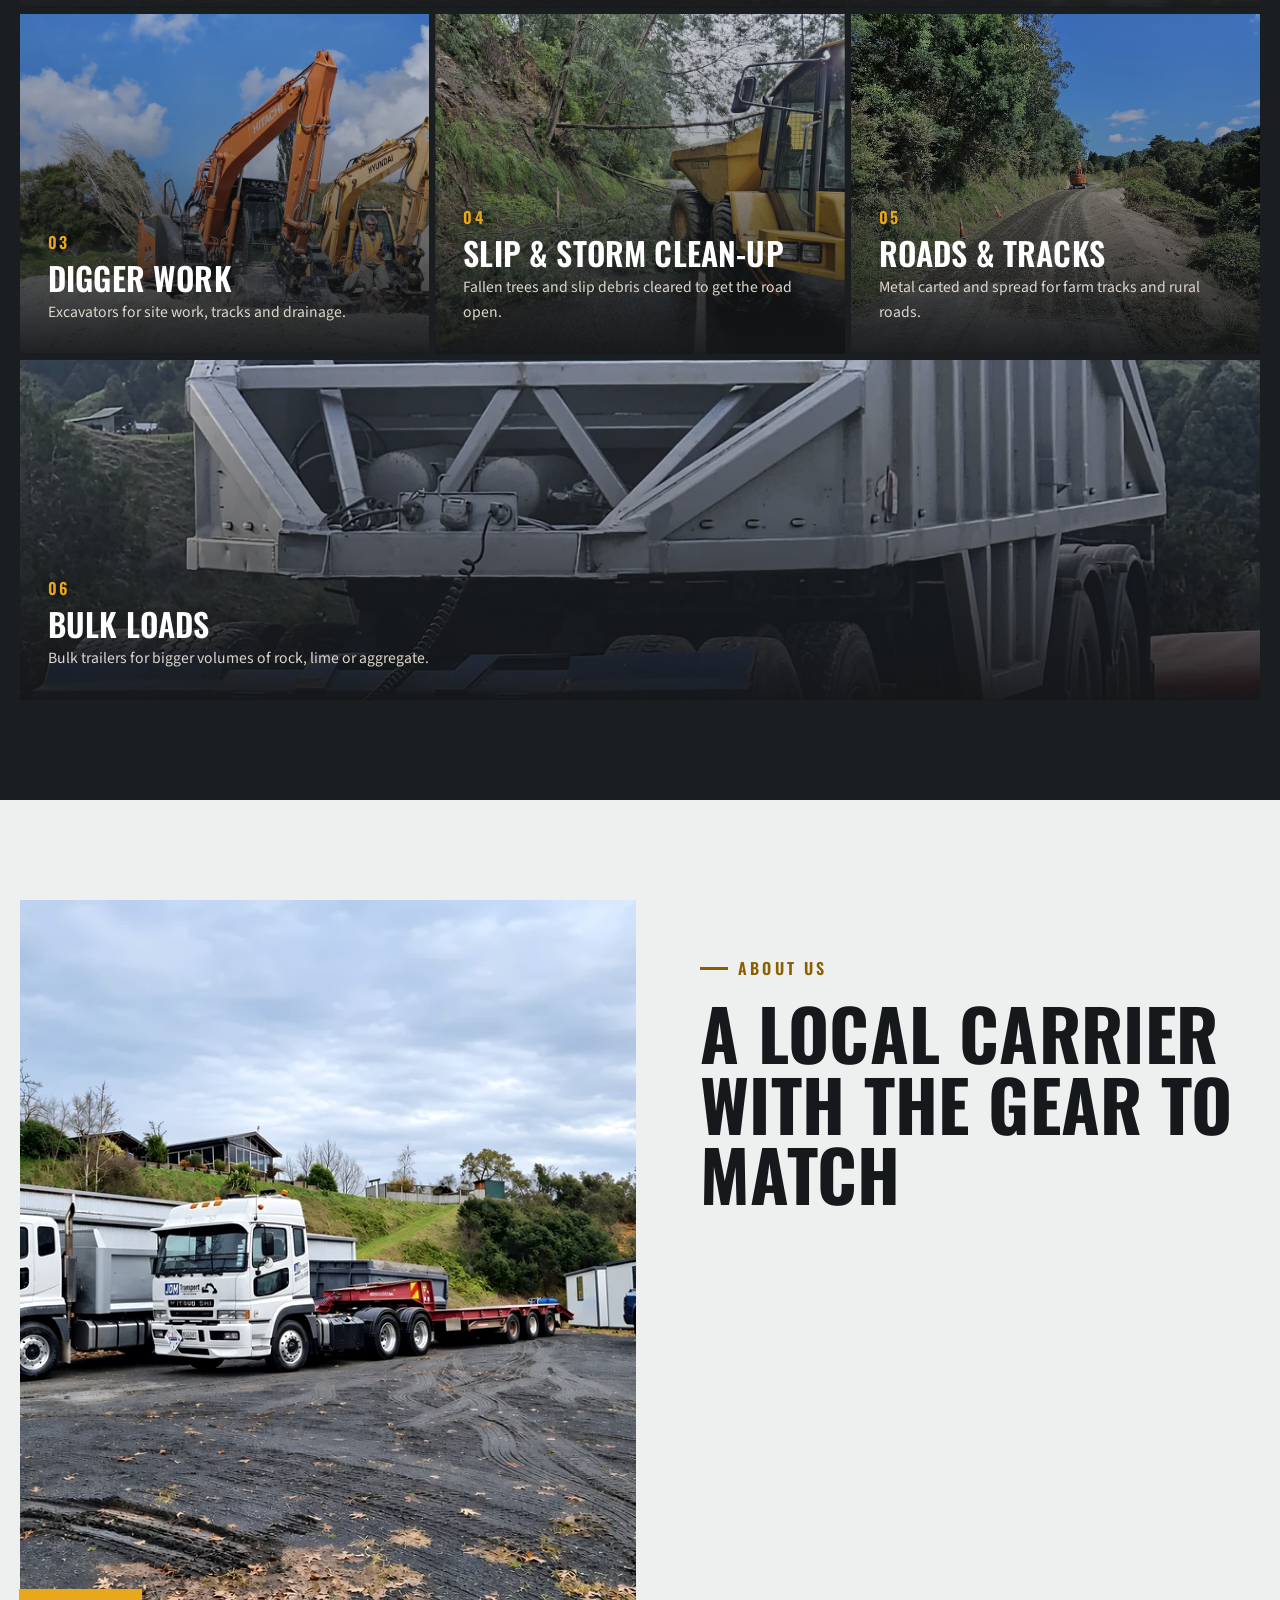
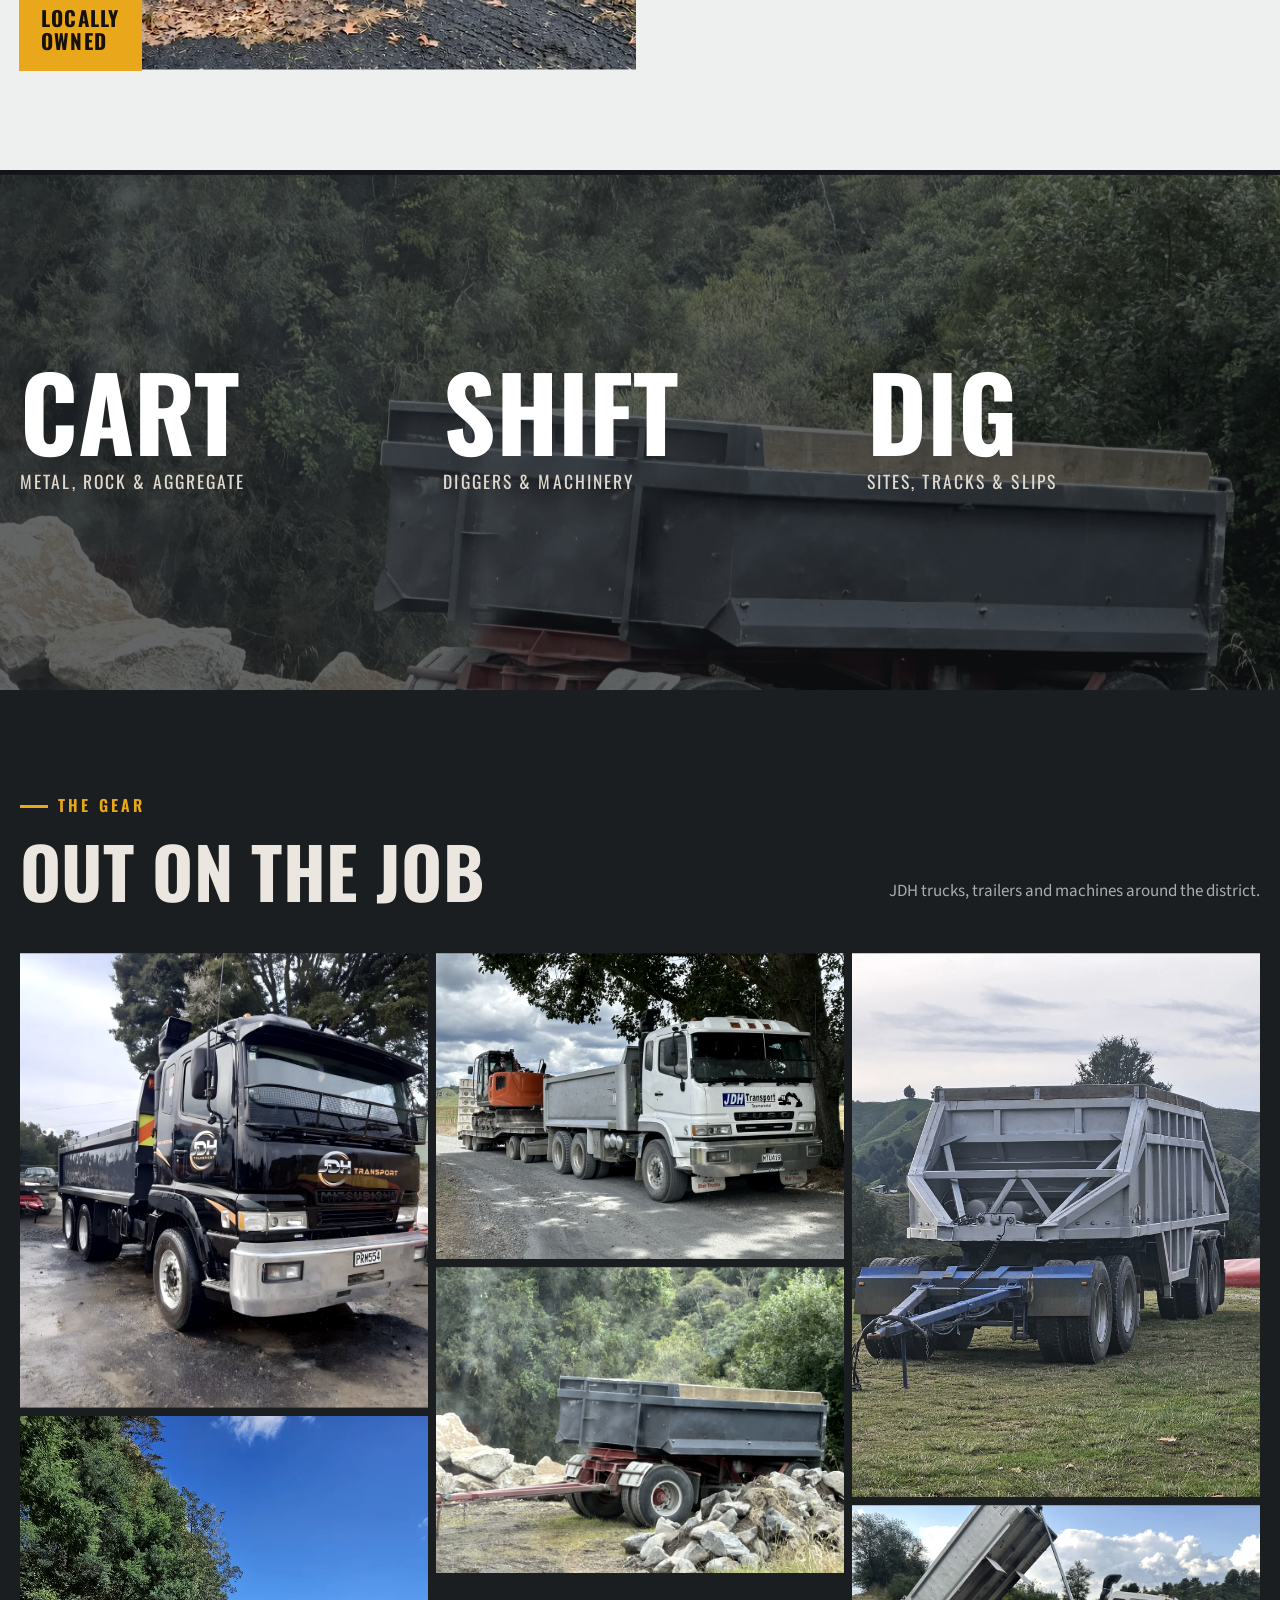
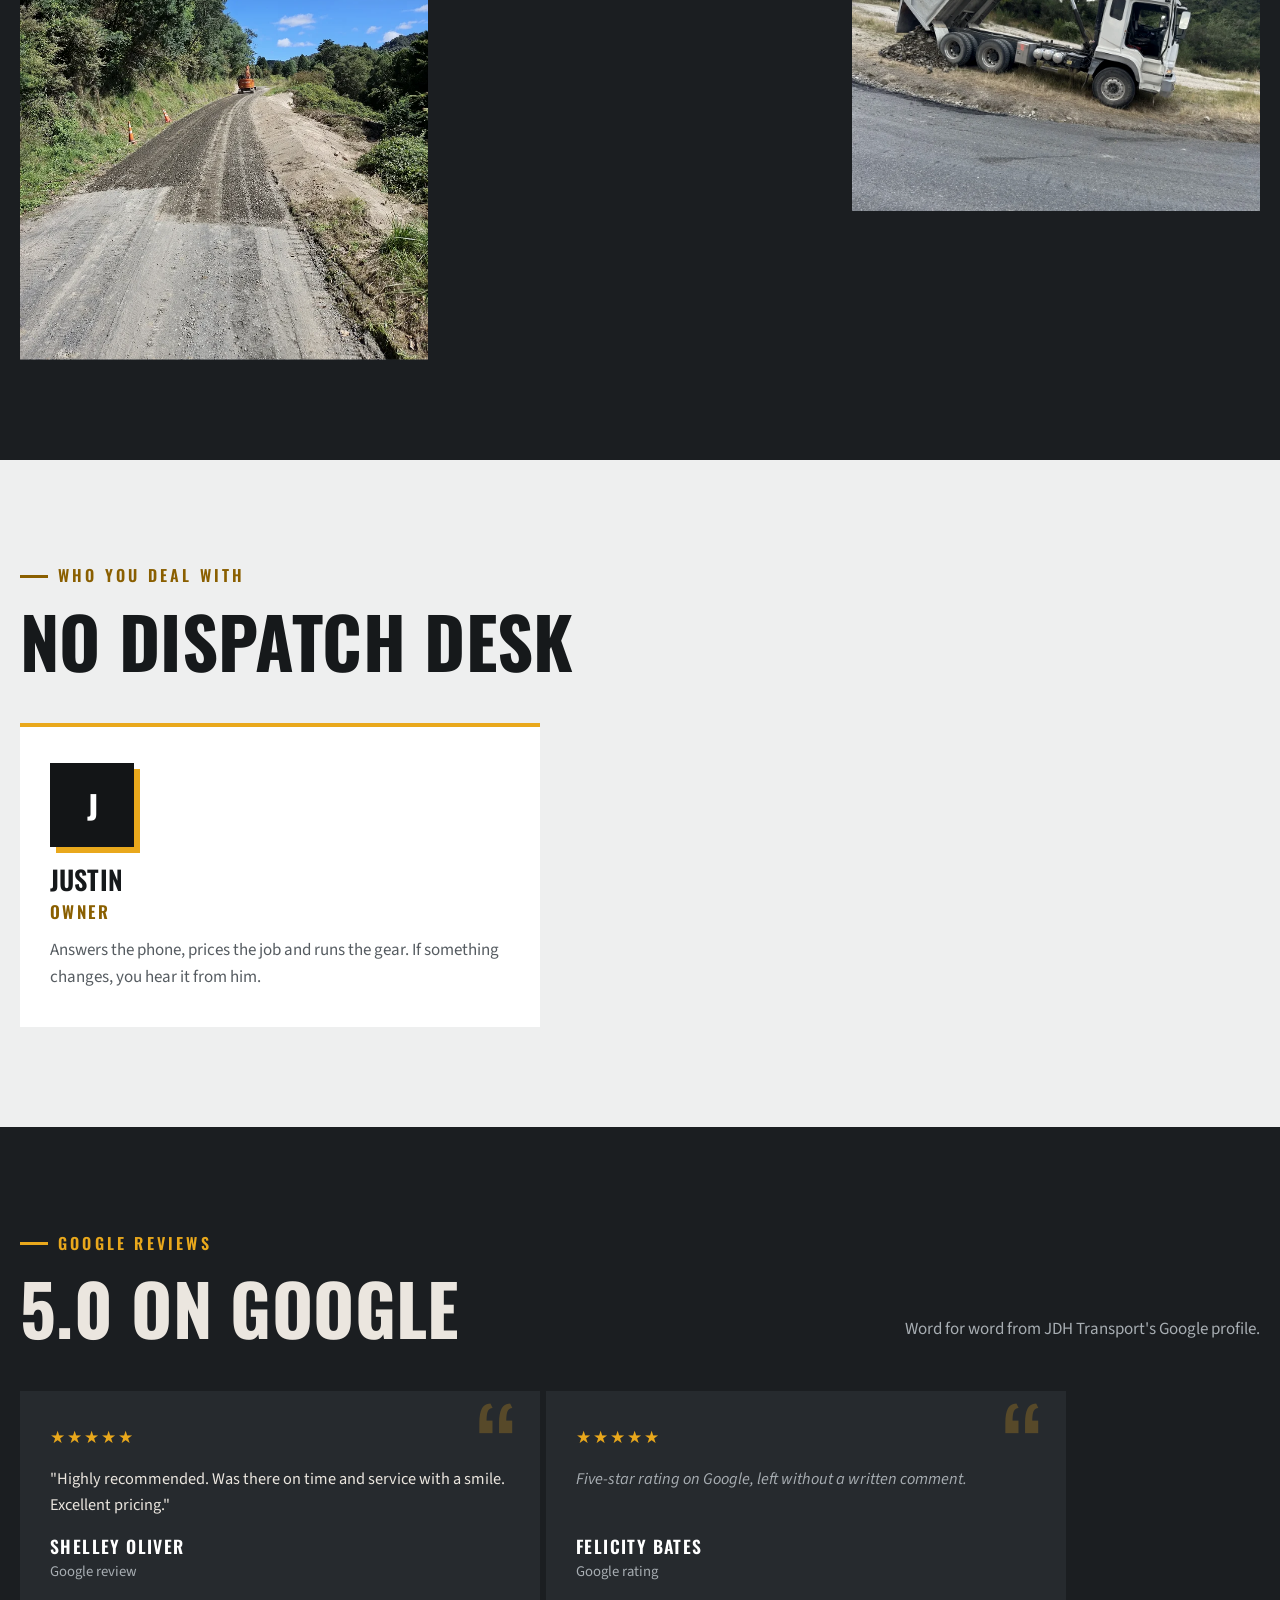
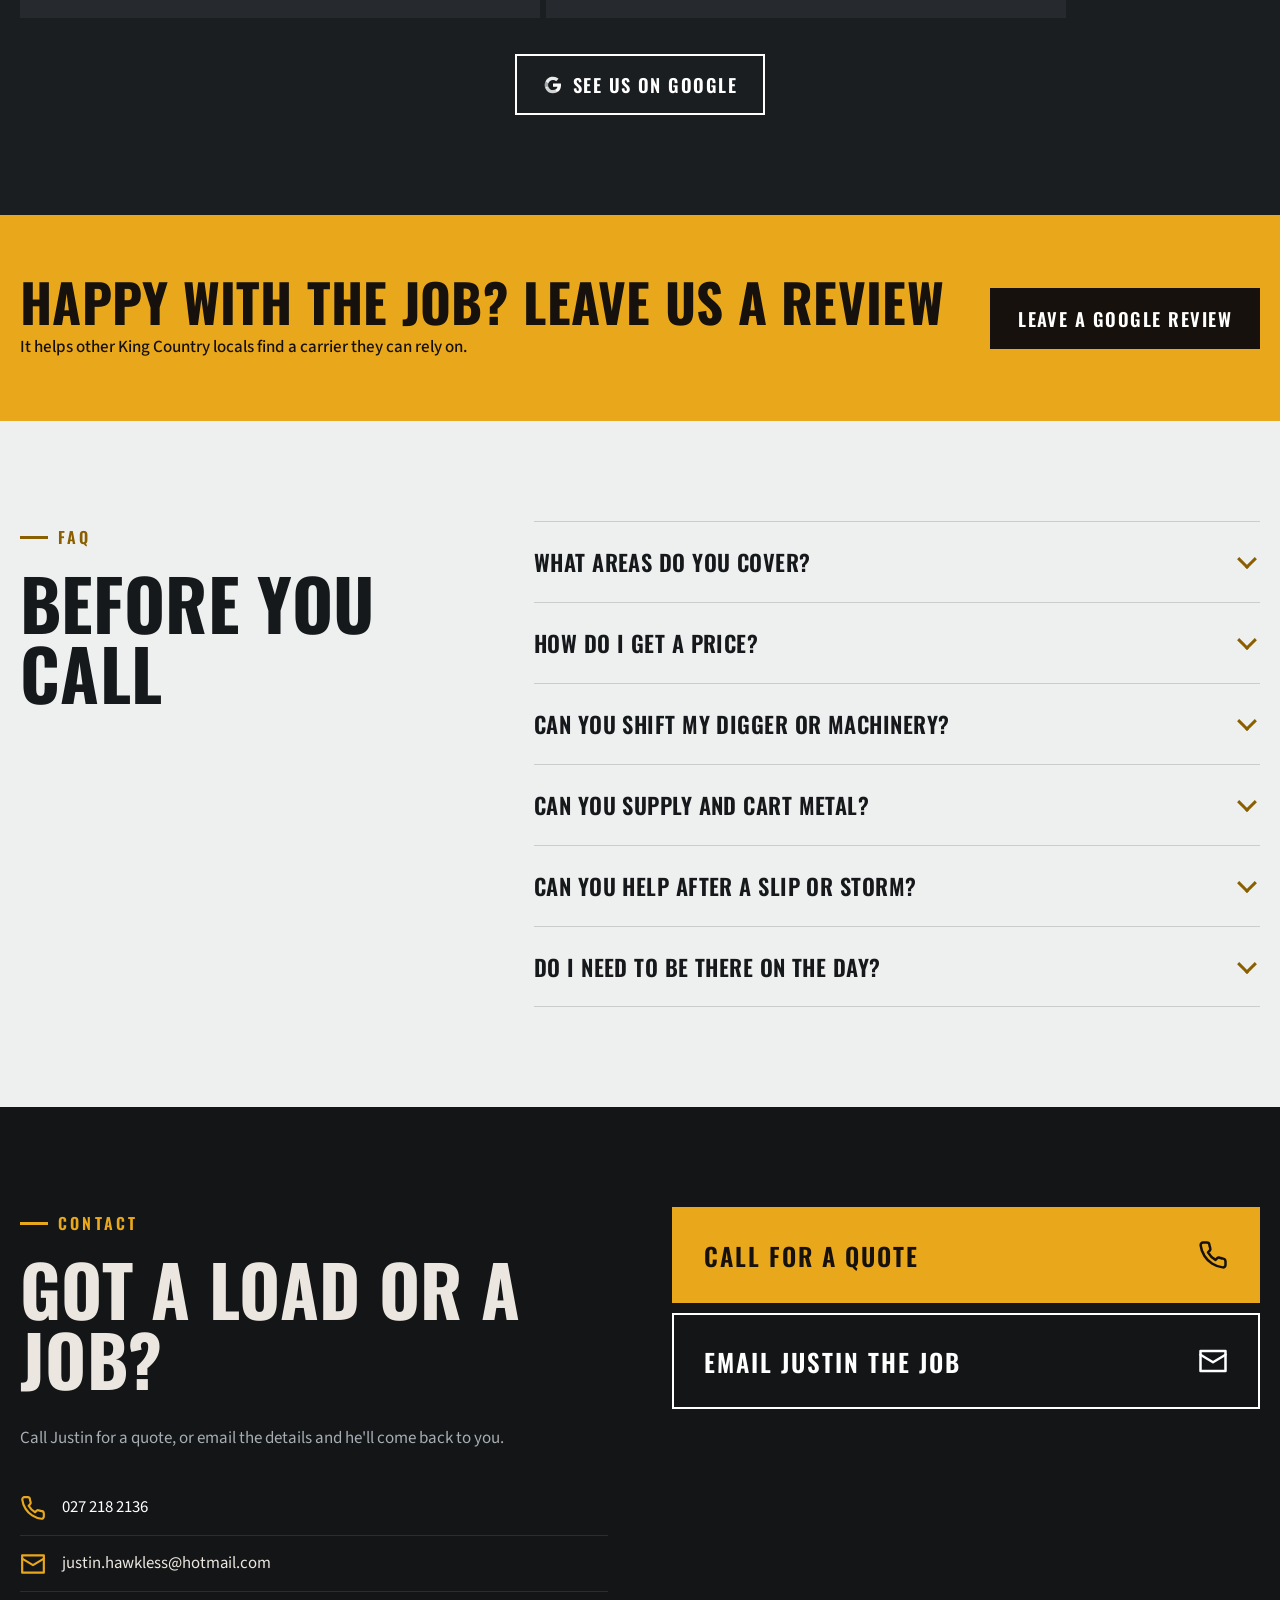
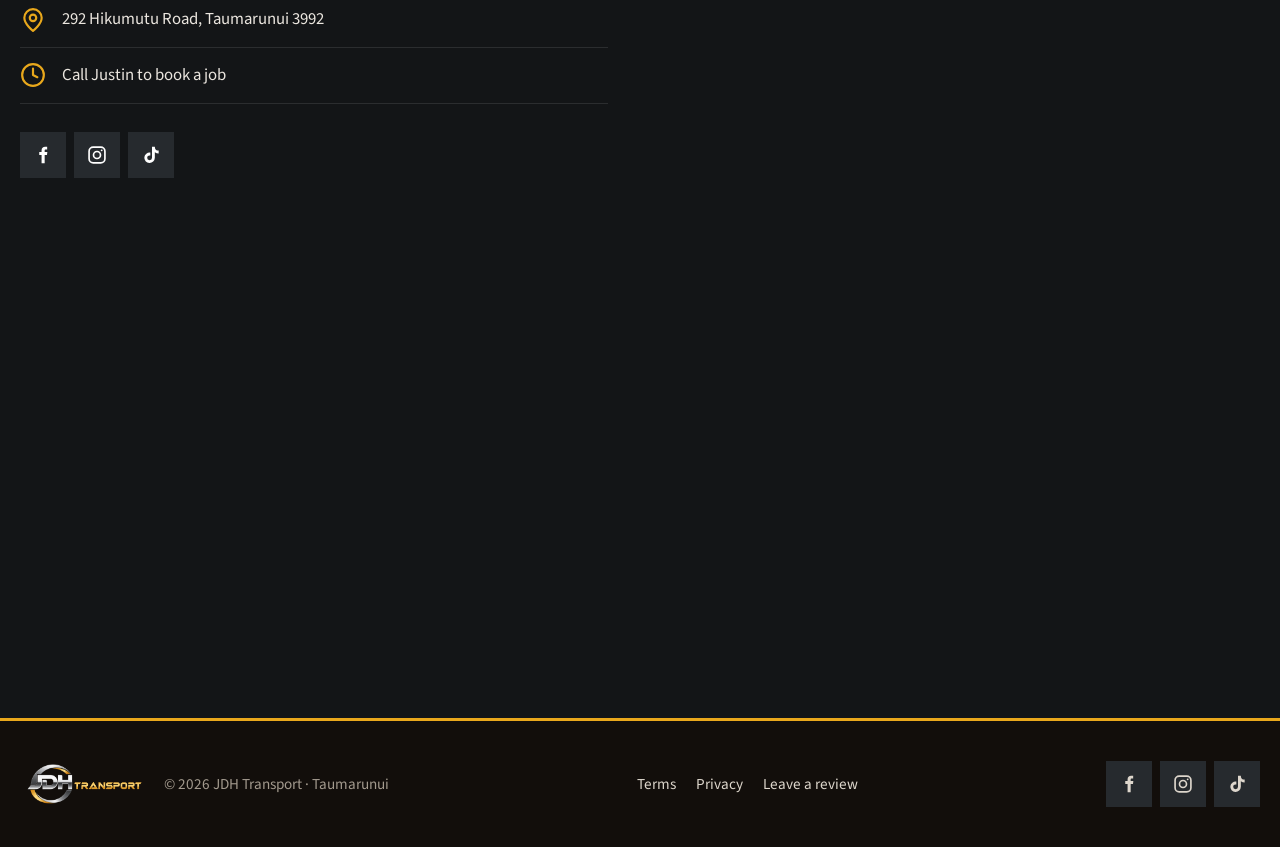
==== commit 470933d2: "v2 rebuild: image-led design with JDH's own fleet photos from Google, real reviews, verified service" ====
--- a/index.html
+++ b/index.html
@@ -1,610 +1,288 @@
 <!DOCTYPE html>
 <html lang="en-NZ">
 <head>
-<meta charset="UTF-8">
+<meta charset="utf-8">
 <meta name="viewport" content="width=device-width, initial-scale=1">
-<title>JDH Transport | Rural Freight &amp; Cartage, Taumarunui</title>
-<meta name="description" content="JDH Transport carts general freight, hay, machinery and farm supplies across Taumarunui and the King Country. Ring Justin on 027 218 2136 for a quote.">
-<meta property="og:title" content="JDH Transport | Rural Freight &amp; Cartage, Taumarunui">
-<meta property="og:description" content="Freight and farm cartage across the King Country. One call gets your load on the truck.">
+<meta name="robots" content="noindex">
+<title>JDH Transport | Cartage &amp; Machinery Transport, Taumarunui</title>
+<meta name="description" content="Truck and trailer cartage, machinery transport, digger work and slip clean-ups from Hikumutu Road, Taumarunui. Call Justin on 027 218 2136.">
+<meta property="og:title" content="JDH Transport | Cartage &amp; Machinery Transport, Taumarunui">
+<meta property="og:description" content="Cartage, machinery transport and digger work across the King Country.">
+<meta property="og:image" content="https://jdh-transport-demo.vercel.app/img/og-image.jpg">
+<meta property="og:image:width" content="1200">
+<meta property="og:image:height" content="630">
 <meta property="og:type" content="website">
-<meta property="og:image" content="https://jdh-transport-demo.vercel.app/images/aggregate-truck.jpg">
-<link rel="icon" type="image/png" href="/images/jdh-logo.png">
+<link rel="icon" href="img/favicon.png" type="image/png">
+<link rel="apple-touch-icon" href="img/apple-touch-icon.png">
 <link rel="preconnect" href="https://fonts.googleapis.com">
 <link rel="preconnect" href="https://fonts.gstatic.com" crossorigin>
-<link href="https://fonts.googleapis.com/css2?family=Saira+Condensed:wght@500;600;700&family=IBM+Plex+Sans:ital,wght@0,400;0,500;0,600;1,400&display=swap" rel="stylesheet">
-<style>
-:root{
-  --ink:#171b21;
-  --ink-2:#1e242c;
-  --ink-3:#242b35;
-  --bone:#f4f2ec;
-  --paper:#faf9f5;
-  --accent:#e8862a;
-  --accent-deep:#c96f1c;
-  --body:#2c313a;
-  --mut:#9aa2ad;
-  --line:rgba(23,27,33,.12);
-  --line-dark:rgba(244,242,236,.14);
-  --display:"Saira Condensed",sans-serif;
-  --sans:"IBM Plex Sans",sans-serif;
-  --r:2px;
-}
-*{margin:0;padding:0;box-sizing:border-box}
-html{scroll-behavior:smooth}
-body{font-family:var(--sans);color:var(--body);background:var(--paper);font-size:16px;line-height:1.7;overflow-x:hidden}
-img{max-width:100%;display:block;image-orientation:from-image}
-a{color:inherit;text-decoration:none}
-::selection{background:var(--accent);color:var(--ink)}
-h1,h2,h3{font-family:var(--display);color:var(--ink);line-height:1.05;text-transform:uppercase;letter-spacing:.01em}
-.wrap{max-width:1160px;margin:0 auto;padding:0 24px}
-
-/* ---------- intro curtain ---------- */
-.intro{position:fixed;inset:0;z-index:200;background:var(--ink);display:flex;align-items:center;justify-content:center;transition:transform .9s cubic-bezier(.76,0,.24,1) .9s,visibility 0s 1.9s}
-.intro span{font-family:var(--display);font-weight:700;font-size:clamp(2rem,6vw,3.6rem);text-transform:uppercase;color:var(--bone);letter-spacing:.06em;opacity:0;transform:translateY(24px);animation:introWord .8s cubic-bezier(.16,1,.3,1) .15s forwards}
-.intro span em{font-style:normal;color:var(--accent)}
-@keyframes introWord{to{opacity:1;transform:none}}
-body.loaded .intro{transform:translateY(-100%);visibility:hidden}
-@media (prefers-reduced-motion:reduce){.intro{display:none}}
-
-/* ---------- nav ---------- */
-.nav{position:fixed;top:0;left:0;right:0;z-index:100;background:rgba(23,27,33,.93);backdrop-filter:blur(12px);-webkit-backdrop-filter:blur(12px);border-bottom:1px solid var(--line-dark)}
-.nav-in{max-width:1160px;margin:0 auto;padding:0 24px;height:68px;display:flex;align-items:center;justify-content:space-between;gap:16px}
-.logo{font-family:var(--display);font-weight:700;font-size:1.5rem;text-transform:uppercase;letter-spacing:.05em;color:var(--bone);line-height:1;display:flex;align-items:center;gap:10px}
-.logo b{color:var(--accent);font-weight:700}
-.nav-links{display:flex;align-items:center;gap:28px;list-style:none}
-.nav-links a{color:var(--bone);font-size:.95rem;font-weight:500;position:relative;padding:4px 0}
-.nav-links a::after{content:"";position:absolute;left:0;bottom:-2px;width:100%;height:2px;background:var(--accent);transform:scaleX(0);transform-origin:left;transition:transform .25s ease}
-.nav-links a:hover::after{transform:scaleX(1)}
-.nav-call{display:inline-flex;align-items:center;gap:8px;height:40px;padding:0 16px;background:var(--accent);color:var(--ink);font-weight:600;font-size:.92rem;line-height:1;border-radius:var(--r);transition:background .2s ease,transform .2s ease}
-.nav-call:hover{background:#f2984a}
-.nav-call:active{transform:translateY(1px)}
-.nav-call svg{flex:none}
-.burger{display:none;background:none;border:1px solid var(--line-dark);border-radius:var(--r);width:44px;height:44px;cursor:pointer;align-items:center;justify-content:center;color:var(--bone)}
-.m-menu{display:none}
-.nav-call-short{display:none}
-@media (max-width:560px){
-  .nav-in{gap:10px}
-  .logo{font-size:1.25rem}
-  .nav-call{padding:0 14px}
-  .nav-call-num{display:none}
-  .nav-call-short{display:inline}
-}
-@media (max-width:860px){
-  .nav-links{display:none}
-  .burger{display:flex}
-  .m-menu{display:block;position:fixed;top:68px;left:0;right:0;z-index:99;background:var(--ink);border-bottom:1px solid var(--line-dark);padding:12px 24px 24px;transform:translateY(-110%);transition:transform .35s cubic-bezier(.16,1,.3,1)}
-  .m-menu.open{transform:none}
-  .m-menu a{display:flex;align-items:center;min-height:48px;color:var(--bone);font-size:1.05rem;font-weight:500;border-bottom:1px solid var(--line-dark)}
-  .m-menu a:last-child{border-bottom:0;margin-top:12px;background:var(--accent);color:var(--ink);justify-content:center;font-weight:600;border-radius:var(--r)}
-  @media (prefers-reduced-motion:reduce){.m-menu{transition:none}}
-}
-
-/* ---------- hero ---------- */
-.hero{position:relative;min-height:100dvh;background:var(--ink);display:flex;flex-direction:column;justify-content:center;overflow:hidden}
-.hero-slides{position:absolute;inset:0}
-.hero-slides img{position:absolute;inset:0;width:100%;height:100%;object-fit:cover;opacity:0;transition:opacity 1.6s ease;filter:saturate(.82) contrast(1.06)}
-.hero-slides img.on{opacity:1}
-.hero-scrim{position:absolute;inset:0;background:linear-gradient(180deg,rgba(23,27,33,.62) 0%,rgba(23,27,33,.5) 45%,rgba(23,27,33,.82) 100%)}
-.hero-in{position:relative;z-index:2;max-width:1160px;margin:0 auto;padding:120px 24px 72px;width:100%}
-@media (max-width:560px){.hero-in{padding:100px 24px 56px}.hero-sub{margin:16px 0 24px}.hero-quote{margin-top:28px}}
-.hero-eyebrow{display:inline-block;font-size:.8rem;font-weight:600;letter-spacing:.22em;text-transform:uppercase;color:var(--accent);margin-bottom:18px}
-.hero h1{font-size:clamp(2.5rem,6vw,4.6rem);font-weight:700;color:var(--bone);max-width:24ch}
-.hero-sub{margin:20px 0 32px;font-size:1.1rem;color:rgba(244,242,236,.85);max-width:44ch}
-.hero-ctas{display:flex;gap:14px;flex-wrap:wrap}
-.btn{display:inline-flex;align-items:center;justify-content:center;gap:10px;height:54px;padding:0 28px;font-family:var(--sans);font-size:1rem;font-weight:600;line-height:1;border-radius:var(--r);transition:background .2s ease,color .2s ease,transform .2s ease;cursor:pointer;border:0}
-.btn:active{transform:translateY(1px) scale(.99)}
-.btn-solid{background:var(--accent);color:var(--ink)}
-.btn-solid:hover{background:#f2984a}
-.btn-ghost{background:transparent;color:var(--bone);border:1px solid rgba(244,242,236,.4)}
-.btn-ghost:hover{border-color:var(--bone);background:rgba(244,242,236,.08)}
-.hero-quote{margin-top:40px;max-width:430px;background:rgba(23,27,33,.6);border:1px solid rgba(244,242,236,.18);backdrop-filter:blur(10px);-webkit-backdrop-filter:blur(10px);border-radius:var(--r);padding:18px 20px;min-height:118px}
-.hero-quote .stars{color:var(--accent);display:flex;gap:2px;margin-bottom:8px}
-.hero-quote blockquote{font-size:.95rem;color:rgba(244,242,236,.92);font-style:italic;line-height:1.5;transition:opacity .5s ease}
-.hero-quote cite{display:block;margin-top:6px;font-style:normal;font-size:.82rem;color:#c9cfd6}
-.hero-quote.fading blockquote,.hero-quote.fading cite{opacity:0}
-
-/* ---------- sections shared ---------- */
-section{padding:96px 0}
-.sec-head{max-width:640px;margin-bottom:52px}
-.sec-head h2{font-size:clamp(2.1rem,4.6vw,3.2rem);font-weight:700}
-.sec-head p{margin-top:14px;color:#5a616c}
-.reveal{opacity:0;transform:translateY(28px);transition:opacity .7s cubic-bezier(.16,1,.3,1),transform .7s cubic-bezier(.16,1,.3,1)}
-.reveal.in{opacity:1;transform:none}
-@media (prefers-reduced-motion:reduce){.reveal{opacity:1;transform:none;transition:none}}
-
-/* ---------- services ---------- */
-.services{background:var(--bone)}
-.svc-grid{display:grid;grid-template-columns:repeat(3,1fr);gap:22px}
-.svc{background:var(--paper);border:1px solid var(--line);border-radius:var(--r);overflow:hidden;transition:transform .3s cubic-bezier(.16,1,.3,1),box-shadow .3s ease}
-.svc:hover{transform:translateY(-6px);box-shadow:0 18px 34px -18px rgba(23,27,33,.35)}
-.svc-img{aspect-ratio:16/9;overflow:hidden}
-.svc-img img{width:100%;height:100%;object-fit:cover;filter:saturate(.82) contrast(1.06);transition:transform .5s cubic-bezier(.16,1,.3,1)}
-.svc:hover .svc-img img{transform:scale(1.05)}
-.svc-body{padding:22px 22px 26px}
-.svc-tag{display:inline-flex;align-items:center;gap:7px;font-size:.72rem;font-weight:600;letter-spacing:.16em;text-transform:uppercase;color:var(--accent-deep);margin-bottom:10px}
-.svc-tag svg{flex:none}
-.svc h3{font-size:1.45rem;font-weight:600;margin-bottom:8px}
-.svc p{font-size:.95rem;color:#5a616c;line-height:1.6}
-@media (max-width:960px){.svc-grid{grid-template-columns:repeat(2,1fr)}}
-@media (max-width:640px){.svc-grid{grid-template-columns:1fr}}
-
-/* ---------- about ---------- */
-.about-grid{display:grid;grid-template-columns:1fr 1fr;gap:56px;align-items:center}
-.about-photo{position:relative}
-.about-photo img{aspect-ratio:4/3;object-fit:cover;width:100%;border-radius:var(--r);filter:saturate(.82) contrast(1.06)}
-.about-photo::after{content:"KING COUNTRY";position:absolute;left:0;bottom:0;background:var(--accent);color:var(--ink);font-family:var(--display);font-weight:600;font-size:.85rem;letter-spacing:.14em;padding:10px 18px}
-.about-copy h2{font-size:clamp(2rem,4vw,2.9rem);margin-bottom:18px}
-.about-copy p{margin-bottom:14px}
-.checklist{list-style:none;margin-top:24px;display:grid;gap:12px}
-.checklist li{display:flex;gap:12px;align-items:flex-start;font-weight:500;color:var(--ink)}
-.checklist svg{flex:none;margin-top:3px;color:var(--accent-deep)}
-@media (max-width:860px){.about-grid{grid-template-columns:1fr;gap:36px}}
-
-/* ---------- crew ---------- */
-.crew{background:var(--ink);color:var(--bone)}
-.crew .sec-head h2{color:var(--bone)}
-.crew .sec-head p{color:var(--mut)}
-.crew-badge{display:inline-block;font-size:.85rem;font-weight:500;color:var(--mut);border:1px solid var(--line-dark);border-radius:var(--r);padding:6px 12px;margin-top:16px}
-.crew-grid{display:grid;grid-template-columns:repeat(2,minmax(0,420px));gap:22px}
-.crew-card{background:var(--ink-2);border:1px solid var(--line-dark);border-radius:var(--r);padding:30px 26px;display:flex;gap:20px;align-items:center;transition:transform .3s cubic-bezier(.16,1,.3,1),border-color .3s ease}
-.crew-card:hover{transform:translateY(-4px);border-color:rgba(232,134,42,.5)}
-.avatar{flex:none;width:72px;height:72px;border-radius:50%;background:var(--ink-3);border:2px solid var(--accent);display:flex;align-items:center;justify-content:center;font-family:var(--display);font-weight:700;font-size:1.6rem;color:var(--bone)}
-.crew-card .role{font-size:.78rem;font-weight:600;letter-spacing:.14em;text-transform:uppercase;color:var(--accent)}
-.crew-card h3{color:var(--bone);font-size:1.5rem;font-weight:600;margin:2px 0 6px}
-.crew-card p{font-size:.92rem;color:var(--mut);line-height:1.55}
-@media (max-width:720px){.crew-grid{grid-template-columns:1fr}}
-
-/* ---------- reviews ---------- */
-.reviews{background:var(--paper)}
-.rev-grid{display:grid;grid-template-columns:repeat(3,1fr);gap:22px;margin-bottom:36px}
-.rev-card{background:var(--bone);border:1px solid var(--line);border-radius:var(--r);padding:26px;display:flex;flex-direction:column;gap:12px;transition:transform .3s cubic-bezier(.16,1,.3,1),box-shadow .3s ease}
-.rev-card:hover{transform:translateY(-5px);box-shadow:0 16px 30px -18px rgba(23,27,33,.3)}
-.rev-card .stars{display:flex;gap:3px;color:var(--accent-deep)}
-.rev-card blockquote{font-size:.97rem;line-height:1.6;color:var(--body)}
-.rev-card footer{display:flex;justify-content:space-between;align-items:center;font-size:.85rem;color:#6a717c;border-top:1px solid var(--line);padding-top:12px}
-.rev-card footer b{color:var(--ink);font-weight:600}
-.rev-note{font-size:.85rem;color:#6a717c;margin-bottom:28px;max-width:65ch}
-.rev-actions{display:flex;gap:14px;flex-wrap:wrap}
-.btn-dark{background:var(--ink);color:var(--bone)}
-.btn-dark:hover{background:var(--ink-3)}
-@media (max-width:900px){.rev-grid{grid-template-columns:1fr}}
-
-/* ---------- review banner ---------- */
-.banner{background:var(--ink-2);padding:64px 0}
-.banner-in{display:flex;align-items:center;justify-content:space-between;gap:28px;flex-wrap:wrap}
-.banner h2{color:var(--bone);font-size:clamp(1.7rem,3.6vw,2.5rem)}
-.banner p{color:var(--mut);margin-top:8px;max-width:46ch}
-
-/* ---------- contact ---------- */
-.contact{background:var(--bone)}
-.contact-card{background:var(--ink);border-radius:var(--r);overflow:hidden;display:grid;grid-template-columns:1fr 1fr;max-width:1120px;margin:0 auto}
-.contact-map{min-height:420px}
-.contact-map iframe{width:100%;height:100%;border:0;display:block;filter:saturate(.85) contrast(1.05)}
-.contact-info{padding:44px 40px;display:flex;flex-direction:column;gap:14px}
-.contact-info h2{color:var(--bone);font-size:clamp(1.8rem,3.4vw,2.5rem);margin-bottom:8px}
-.contact-info .btn{width:100%}
-.c-rows{margin-top:18px;display:grid;gap:14px}
-.c-row{display:flex;gap:14px;align-items:flex-start;color:rgba(244,242,236,.9);font-size:.95rem}
-.c-row svg{flex:none;color:var(--accent);margin-top:2px}
-.c-row a:hover{color:var(--accent)}
-.socials{display:flex;gap:12px;margin-top:20px}
-.socials a{width:44px;height:44px;border:1px solid var(--line-dark);border-radius:var(--r);display:flex;align-items:center;justify-content:center;color:var(--bone);transition:background .2s ease,color .2s ease,border-color .2s ease}
-.socials a:hover{background:var(--accent);border-color:var(--accent);color:var(--ink)}
-@media (max-width:860px){
-  .contact-card{grid-template-columns:1fr}
-  .contact-map{order:2;min-height:320px}
-  .contact-info{order:1}
-}
-
-/* ---------- footer ---------- */
-.footer{background:var(--ink);color:var(--mut);padding:64px 0 32px;border-top:1px solid var(--line-dark)}
-.foot-grid{display:grid;grid-template-columns:2fr 1fr 1fr;gap:44px;margin-bottom:44px}
-.foot-brand .logo{font-size:1.4rem;margin-bottom:14px}
-.foot-brand p{font-size:.92rem;max-width:36ch;line-height:1.6}
-.foot-col h3{font-family:var(--display);text-transform:uppercase;letter-spacing:.08em;color:var(--bone);font-size:1.05rem;margin-bottom:16px;font-weight:600}
-.foot-col ul{list-style:none;display:grid;gap:10px}
-.foot-col a{font-size:.92rem;transition:color .2s ease}
-.foot-col a:hover{color:var(--accent)}
-.foot-base{border-top:1px solid var(--line-dark);padding-top:24px;display:flex;justify-content:space-between;align-items:center;gap:16px;flex-wrap:wrap;font-size:.85rem}
-.foot-base .socials{margin:0}
-.foot-base .socials a{width:40px;height:40px}
-@media (max-width:820px){.foot-grid{grid-template-columns:1fr;gap:32px}}
-
-.logo{flex-shrink:0}
-.logo img{display:block;width:150px;height:auto;max-width:100%}
-@media(max-width:380px){.logo img{width:125px}}
-.foot-brand .logo img{width:220px}
-.intro img{width:min(440px,80vw);height:auto}
-.work-grid{display:grid;grid-template-columns:repeat(2,minmax(0,1fr));gap:24px}
-.work-grid img{width:100%;height:auto;aspect-ratio:4/3;object-fit:cover;border-radius:var(--r)}
-.work-grid figcaption{margin-top:12px;font-weight:500}
-@media(max-width:600px){.work-grid{grid-template-columns:1fr}.hero-slides img{object-position:78% center}}
-</style>
+<link href="https://fonts.googleapis.com/css2?family=Oswald:wght@500;600;700&family=Source+Sans+3:wght@400;500;600;700&display=swap" rel="stylesheet">
+<link rel="preload" as="image" href="img/hero-1-1920.webp" imagesrcset="img/hero-1-1080.webp 1080w, img/hero-1-1920.webp 1920w, img/hero-1-3840.webp 3840w" imagesizes="100vw">
+<script>document.documentElement.classList.add('js')</script>
+<link rel="stylesheet" href="style.css">
 </head>
 <body>
 
-<div class="intro" aria-hidden="true"><span><img src="/images/jdh-logo.png" alt="JDH Transport" width="830" height="304"></span></div>
-
-<header class="nav">
-  <div class="nav-in">
-    <a class="logo" href="#top" aria-label="JDH Transport home"><img src="/images/jdh-logo.png" alt="JDH Transport" width="830" height="304"></a>
-    <ul class="nav-links">
+<svg width="0" height="0" style="position:absolute" aria-hidden="true">
+  <symbol id="i-phone" viewBox="0 0 24 24" fill="none" stroke="currentColor" stroke-width="2" stroke-linecap="round" stroke-linejoin="round"><path d="M22 16.9v3a2 2 0 0 1-2.2 2 19.8 19.8 0 0 1-8.6-3.1 19.5 19.5 0 0 1-6-6A19.8 19.8 0 0 1 2.1 4.2 2 2 0 0 1 4.1 2h3a2 2 0 0 1 2 1.7c.1 1 .4 1.9.7 2.8a2 2 0 0 1-.5 2.1L8 9.9a16 16 0 0 0 6 6l1.3-1.3a2 2 0 0 1 2.1-.4c.9.3 1.8.6 2.8.7a2 2 0 0 1 1.7 2z"/></symbol>
+  <symbol id="i-mail" viewBox="0 0 24 24" fill="none" stroke="currentColor" stroke-width="2" stroke-linecap="round" stroke-linejoin="round"><rect x="2" y="4" width="20" height="16"/><path d="m22 7-10 6L2 7"/></symbol>
+  <symbol id="i-pin" viewBox="0 0 24 24" fill="none" stroke="currentColor" stroke-width="2" stroke-linecap="round" stroke-linejoin="round"><path d="M20 10c0 6-8 12-8 12s-8-6-8-12a8 8 0 0 1 16 0z"/><circle cx="12" cy="10" r="3"/></symbol>
+  <symbol id="i-clock" viewBox="0 0 24 24" fill="none" stroke="currentColor" stroke-width="2" stroke-linecap="round" stroke-linejoin="round"><circle cx="12" cy="12" r="10"/><path d="M12 6v6l4 2"/></symbol>
+  <symbol id="i-check" viewBox="0 0 24 24" fill="none" stroke="currentColor" stroke-width="3" stroke-linecap="square"><path d="M20 6 9 17l-5-5"/></symbol>
+  <symbol id="i-arrow" viewBox="0 0 24 24" fill="none" stroke="currentColor" stroke-width="2.5" stroke-linecap="square"><path d="M5 12h14M13 5l7 7-7 7"/></symbol>
+  <symbol id="i-truck" viewBox="0 0 24 24" fill="none" stroke="currentColor" stroke-width="2" stroke-linecap="round" stroke-linejoin="round"><path d="M1 5h13v10H1zM14 9h4l3 3v3h-7"/><circle cx="5.5" cy="17.5" r="2"/><circle cx="17.5" cy="17.5" r="2"/></symbol>
+  <symbol id="i-digger" viewBox="0 0 24 24" fill="none" stroke="currentColor" stroke-width="2" stroke-linecap="round" stroke-linejoin="round"><rect x="2" y="15" width="12" height="5" rx="2.5"/><path d="M4 15v-4h6l2 4M10 11V7l6-3 5 6-2 2"/><path d="m19 12-1 3h3z"/></symbol>
+  <symbol id="i-handshake" viewBox="0 0 24 24" fill="none" stroke="currentColor" stroke-width="2" stroke-linecap="round" stroke-linejoin="round"><path d="M11 17l2 2a1 1 0 1 0 3-3"/><path d="m14 14 2.5 2.5a1 1 0 1 0 3-3l-3.9-3.9a2 2 0 0 0-2.8 0l-.9.9a1 1 0 1 1-3-3l2.8-2.8a5.8 5.8 0 0 1 7 .9L21 7"/><path d="m3 7 2.3-2.3a5.8 5.8 0 0 1 7 .9"/><path d="M3 7l6.4 6.4M7 11l2 2"/></symbol>
+  <symbol id="i-play" viewBox="0 0 24 24" fill="currentColor"><path d="M8 5v14l11-7z"/></symbol>
+  <symbol id="i-pause" viewBox="0 0 24 24" fill="currentColor"><path d="M6 5h4v14H6zM14 5h4v14h-4z"/></symbol>
+  <symbol id="i-google" viewBox="0 0 24 24" fill="currentColor"><path d="M21.6 12.2c0-.7-.1-1.4-.2-2H12v3.8h5.4a4.6 4.6 0 0 1-2 3v2.5h3.2c1.9-1.7 3-4.3 3-7.3z"/><path d="M12 22c2.7 0 5-.9 6.6-2.4l-3.2-2.5c-.9.6-2 1-3.4 1-2.6 0-4.8-1.8-5.6-4.1H3.1v2.6A10 10 0 0 0 12 22z" opacity=".8"/><path d="M6.4 14c-.2-.6-.3-1.3-.3-2s.1-1.4.3-2V7.4H3.1a10 10 0 0 0 0 9.2z" opacity=".6"/><path d="M12 6c1.5 0 2.8.5 3.8 1.5l2.9-2.9A10 10 0 0 0 3.1 7.4L6.4 10C7.2 7.7 9.4 6 12 6z" opacity=".9"/></symbol>
+  <symbol id="i-fb" viewBox="0 0 24 24" fill="currentColor"><path d="M14 8.5V6.8c0-.8.2-1.3 1.4-1.3H17V2.2c-.3 0-1.3-.1-2.5-.1-2.5 0-4.2 1.5-4.2 4.3v2.1H7.5V12h2.8v10H14V12h2.8l.4-3.5z"/></symbol>
+  <symbol id="i-ig" viewBox="0 0 24 24" fill="none" stroke="currentColor" stroke-width="2"><rect x="2.5" y="2.5" width="19" height="19" rx="5"/><circle cx="12" cy="12" r="4.2"/><circle cx="17.6" cy="6.4" r="1.1" fill="currentColor" stroke="none"/></symbol>
+  <symbol id="i-tt" viewBox="0 0 24 24" fill="currentColor"><path d="M16.6 2h-3.4v13.4a2.9 2.9 0 1 1-2.9-2.9c.3 0 .6 0 .9.1V9.1a6.3 6.3 0 1 0 5.4 6.3V8.6a8 8 0 0 0 4.6 1.5V6.7a4.7 4.7 0 0 1-4.6-4.7z"/></symbol>
+</svg>
+
+<a class="skip" href="#services">Skip to content</a>
+
+<!-- 1. NAV -->
+<header class="nav" id="nav">
+  <div class="wrap">
+    <a href="#top" class="logo" aria-label="JDH Transport, back to top">
+      <img src="img/logo.png" alt="JDH Transport" width="830" height="304">
+    </a>
+    <ul class="nav-links" id="navLinks">
       <li><a href="#services">Services</a></li>
       <li><a href="#about">About</a></li>
+      <li><a href="#jobs">The gear</a></li>
       <li><a href="#reviews">Reviews</a></li>
+      <li><a href="#faq">FAQ</a></li>
       <li><a href="#contact">Contact</a></li>
     </ul>
-    <a class="nav-call" href="tel:+64272182136">
-      <svg width="15" height="15" viewBox="0 0 24 24" fill="none" stroke="currentColor" stroke-width="2" stroke-linecap="round" stroke-linejoin="round" aria-hidden="true"><path d="M22 16.92v3a2 2 0 0 1-2.18 2 19.79 19.79 0 0 1-8.63-3.07 19.5 19.5 0 0 1-6-6 19.79 19.79 0 0 1-3.07-8.67A2 2 0 0 1 4.11 2h3a2 2 0 0 1 2 1.72c.127.96.361 1.903.7 2.81a2 2 0 0 1-.45 2.11L8.09 9.91a16 16 0 0 0 6 6l1.27-1.27a2 2 0 0 1 2.11-.45c.907.339 1.85.573 2.81.7A2 2 0 0 1 22 16.92z"/></svg>
-      <span class="nav-call-num">027 218 2136</span><span class="nav-call-short">Call</span>
-    </a>
-    <button class="burger" aria-label="Open menu" aria-expanded="false">
-      <svg width="20" height="20" viewBox="0 0 24 24" fill="none" stroke="currentColor" stroke-width="2" stroke-linecap="round" aria-hidden="true"><line x1="3" y1="6" x2="21" y2="6"/><line x1="3" y1="12" x2="21" y2="12"/><line x1="3" y1="18" x2="21" y2="18"/></svg>
-    </button>
+    <div class="nav-right">
+      <a class="btn btn-primary nav-call" href="tel:+64272182136"><svg class="icon" aria-hidden="true"><use href="#i-phone"/></svg><span class="label">027 218 2136</span><span class="sr">Call 027 218 2136</span></a>
+      <button class="burger" id="burger" aria-label="Open menu" aria-expanded="false" aria-controls="navLinks">
+        <svg viewBox="0 0 24 24" fill="none" stroke="currentColor" stroke-width="2.4" stroke-linecap="square" aria-hidden="true"><path d="M3 6h18M3 12h18M3 18h18"/></svg>
+      </button>
+    </div>
   </div>
 </header>
-<nav class="m-menu" aria-label="Mobile menu">
-  <a href="#services">Services</a>
-  <a href="#about">About</a>
-  <a href="#reviews">Reviews</a>
-  <a href="#contact">Contact</a>
-  <a href="tel:+64272182136">Call 027 218 2136</a>
-</nav>
 
 <main id="top">
 
-<section class="hero" style="padding:0">
-  <div class="hero-slides" aria-hidden="true">
-    <img class="on" fetchpriority="high" src="/images/aggregate-truck.jpg" alt="" width="1465" height="1073">
-    <img loading="lazy" src="/images/truck-and-digger.jpg" alt="" width="1448" height="1086">
-  </div>
-  <div class="hero-scrim" aria-hidden="true"></div>
-  <div class="hero-in">
-    <span class="hero-eyebrow">Taumarunui, King Country</span>
-    <h1>Freight and farm cartage across the King Country</h1>
-    <p class="hero-sub">Based on Hikumutu Road, Taumarunui. Hay, machinery, metal and general freight, loaded properly and delivered on time.</p>
-    <div class="hero-ctas">
-      <a class="btn btn-solid" href="tel:+64272182136">
-        <svg width="16" height="16" viewBox="0 0 24 24" fill="none" stroke="currentColor" stroke-width="2" stroke-linecap="round" stroke-linejoin="round" aria-hidden="true"><path d="M22 16.92v3a2 2 0 0 1-2.18 2 19.79 19.79 0 0 1-8.63-3.07 19.5 19.5 0 0 1-6-6 19.79 19.79 0 0 1-3.07-8.67A2 2 0 0 1 4.11 2h3a2 2 0 0 1 2 1.72c.127.96.361 1.903.7 2.81a2 2 0 0 1-.45 2.11L8.09 9.91a16 16 0 0 0 6 6l1.27-1.27a2 2 0 0 1 2.11-.45c.907.339 1.85.573 2.81.7A2 2 0 0 1 22 16.92z"/></svg>
-        Call 027 218 2136
-      </a>
-      <a class="btn btn-ghost" href="#contact">Get a quote</a>
-    </div>
-    <div class="hero-quote" id="heroQuote">
-      <div class="stars" aria-hidden="true">
-        <svg width="15" height="15" viewBox="0 0 24 24" fill="currentColor" aria-hidden="true"><path d="M12 2l3.09 6.26L22 9.27l-5 4.87 1.18 6.88L12 17.77l-6.18 3.25L7 14.14 2 9.27l6.91-1.01z"/></svg>
-        <svg width="15" height="15" viewBox="0 0 24 24" fill="currentColor" aria-hidden="true"><path d="M12 2l3.09 6.26L22 9.27l-5 4.87 1.18 6.88L12 17.77l-6.18 3.25L7 14.14 2 9.27l6.91-1.01z"/></svg>
-        <svg width="15" height="15" viewBox="0 0 24 24" fill="currentColor" aria-hidden="true"><path d="M12 2l3.09 6.26L22 9.27l-5 4.87 1.18 6.88L12 17.77l-6.18 3.25L7 14.14 2 9.27l6.91-1.01z"/></svg>
-        <svg width="15" height="15" viewBox="0 0 24 24" fill="currentColor" aria-hidden="true"><path d="M12 2l3.09 6.26L22 9.27l-5 4.87 1.18 6.88L12 17.77l-6.18 3.25L7 14.14 2 9.27l6.91-1.01z"/></svg>
-        <svg width="15" height="15" viewBox="0 0 24 24" fill="currentColor" aria-hidden="true"><path d="M12 2l3.09 6.26L22 9.27l-5 4.87 1.18 6.88L12 17.77l-6.18 3.25L7 14.14 2 9.27l6.91-1.01z"/></svg>
-      </div>
-      <blockquote id="hq-text"></blockquote>
-      <cite id="hq-name"></cite>
-    </div>
-  </div>
-</section>
-
-<section class="services" id="services">
-  <div class="wrap">
-    <div class="sec-head reveal">
-      <h2>What we cart</h2>
-      <p>If it fits on the deck, it can go on the truck. These are the loads we get asked for most; ring Justin if yours is different.</p>
-    </div>
-    <div class="svc-grid">
-      <article class="svc reveal">
-        <div class="svc-img"><img loading="lazy" src="/images/fleet-yard.jpg" alt="JDH Transport trucks and low-loader at the yard" width="1448" height="1086"></div>
-        <div class="svc-body">
-          <span class="svc-tag"><svg width="13" height="13" viewBox="0 0 24 24" fill="none" stroke="currentColor" stroke-width="2" stroke-linecap="round" stroke-linejoin="round" aria-hidden="true"><rect x="1" y="6" width="14" height="11" rx="1"/><path d="M15 10h4l3 3v4h-7z"/><circle cx="6" cy="19" r="2"/><circle cx="18" cy="19" r="2"/></svg>Freight</span>
-          <h3>General freight</h3>
-          <p>Pallets, packs, wool, timber and everything in between, moved around the district or further afield.</p>
-        </div>
-      </article>
-      <article class="svc reveal">
-        <div class="svc-img"><img loading="lazy" src="/images/rural-machinery.jpg" alt="JDH Transport truck carrying an excavator on a rural property" width="1463" height="1075"></div>
-        <div class="svc-body">
-          <span class="svc-tag"><svg width="13" height="13" viewBox="0 0 24 24" fill="none" stroke="currentColor" stroke-width="2" stroke-linecap="round" stroke-linejoin="round" aria-hidden="true"><path d="M3 21v-8l9-6 9 6v8"/><path d="M9 21v-6h6v6"/></svg>Rural</span>
-          <h3>Farm &amp; rural cartage</h3>
-          <p>Feed, posts, wire, drenching gear and station supplies, delivered up the race, not dumped at the gate.</p>
-        </div>
-      </article>
-      <article class="svc reveal">
-        <div class="svc-img"><img loading="lazy" src="/images/fleet-yard.jpg" alt="JDH Transport fleet ready for cartage" width="1448" height="1086"></div>
-        <div class="svc-body">
-          <span class="svc-tag"><svg width="13" height="13" viewBox="0 0 24 24" fill="none" stroke="currentColor" stroke-width="2" stroke-linecap="round" stroke-linejoin="round" aria-hidden="true"><circle cx="12" cy="12" r="9"/><path d="M12 3v18M3 12h18"/></svg>Season</span>
-          <h3>Hay &amp; baleage</h3>
-          <p>Conventional, rounds or squares shifted between blocks or brought in for winter, stacked where you want them.</p>
-        </div>
-      </article>
-      <article class="svc reveal">
-        <div class="svc-img"><img loading="lazy" src="/images/black-truck.webp" alt="Black JDH Transport tipper truck" width="916" height="1020"></div>
-        <div class="svc-body">
-          <span class="svc-tag"><svg width="13" height="13" viewBox="0 0 24 24" fill="none" stroke="currentColor" stroke-width="2" stroke-linecap="round" stroke-linejoin="round" aria-hidden="true"><path d="M12 3v3M12 18v3M3 12h3M18 12h3M5.6 5.6l2.1 2.1M16.3 16.3l2.1 2.1M5.6 18.4l2.1-2.1M16.3 7.7l2.1-2.1"/></svg>Supply</span>
-          <h3>Fertiliser &amp; farm supplies</h3>
-          <p>Bagged fert, lime, seed and bulk store runs timed around your season, not the courier's.</p>
-        </div>
-      </article>
-      <article class="svc reveal">
-        <div class="svc-img"><img loading="lazy" src="/images/truck-and-digger.jpg" alt="JDH Transport truck and trailer carrying a digger" width="1448" height="1086"></div>
-        <div class="svc-body">
-          <span class="svc-tag"><svg width="13" height="13" viewBox="0 0 24 24" fill="none" stroke="currentColor" stroke-width="2" stroke-linecap="round" stroke-linejoin="round" aria-hidden="true"><path d="M4 17h12M4 17a2 2 0 1 0 0 .01M16 17a2 2 0 1 0 0 .01"/><path d="M6 13l2-6h5l3 6"/></svg>Gear</span>
-          <h3>Machinery &amp; equipment</h3>
-          <p>Diggers, mowers, tanks and awkward gear moved between jobs, chained down and driven like it's ours.</p>
-        </div>
-      </article>
-      <article class="svc reveal">
-        <div class="svc-img"><img loading="lazy" src="/images/aggregate-truck.jpg" alt="Orange JDH Transport truck and trailer loaded with aggregate" width="1465" height="1073"></div>
-        <div class="svc-body">
-          <span class="svc-tag"><svg width="13" height="13" viewBox="0 0 24 24" fill="none" stroke="currentColor" stroke-width="2" stroke-linecap="round" stroke-linejoin="round" aria-hidden="true"><path d="M12 3l9 18H3z"/></svg>Bulk</span>
-          <h3>Metal &amp; aggregate</h3>
-          <p>Track metal, drainage rock and builders mix carted from the quarry to your driveway, races or site.</p>
-        </div>
-      </article>
-    </div>
-  </div>
-</section>
-
-<section class="work" id="work">
-  <div class="wrap">
-    <div class="sec-head reveal">
-      <h2>Out on the job</h2>
-      <p>A closer look at the equipment and work behind JDH Transport.</p>
-    </div>
-    <div class="work-grid">
-      <figure class="reveal"><img src="/images/excavators.jpg" alt="Hitachi and Hyundai excavators with an operator at a work site" loading="lazy" width="1448" height="1086"><figcaption>Equipment on site</figcaption></figure>
-      <figure class="reveal"><img src="/images/road-clearing.jpg" alt="Yellow site dumper beside fallen branches on a rural road" loading="lazy" width="1448" height="1086"><figcaption>Working on rural roads</figcaption></figure>
-    </div>
-  </div>
-</section>
-
-<section id="about">
-  <div class="wrap about-grid">
-    <div class="about-photo reveal">
-      <img loading="lazy" src="/images/fleet-yard.jpg" alt="JDH Transport trucks parked at the yard" width="1448" height="1086">
-    </div>
-    <div class="about-copy reveal">
-      <h2>Straight-up rural freight</h2>
-      <p>JDH Transport runs out of Hikumutu Road, just outside Taumarunui. Justin takes on the loads the big line-haul firms don't want: farm jobs, awkward gear, tight tracks and real deadlines.</p>
-      <p>You deal with the driver, not a dispatch desk. Tell us what needs moving and when, and you'll get a straight answer on whether we can do it and what it will cost.</p>
-      <ul class="checklist">
-        <li><svg width="18" height="18" viewBox="0 0 24 24" fill="none" stroke="currentColor" stroke-width="2.2" stroke-linecap="round" stroke-linejoin="round" aria-hidden="true"><path d="M20 6L9 17l-5-5"/></svg>Locally owned and driven</li>
-        <li><svg width="18" height="18" viewBox="0 0 24 24" fill="none" stroke="currentColor" stroke-width="2.2" stroke-linecap="round" stroke-linejoin="round" aria-hidden="true"><path d="M20 6L9 17l-5-5"/></svg>One call, one clear price</li>
-        <li><svg width="18" height="18" viewBox="0 0 24 24" fill="none" stroke="currentColor" stroke-width="2.2" stroke-linecap="round" stroke-linejoin="round" aria-hidden="true"><path d="M20 6L9 17l-5-5"/></svg>Loads strapped, covered and delivered right</li>
-      </ul>
-    </div>
-  </div>
-</section>
-
-<section class="crew">
-  <div class="wrap">
-    <div class="sec-head reveal">
-      <h2>Who you're dealing with</h2>
-      <p>No call centre and no run-around. The person who quotes the job is the one behind the wheel.</p>
-      <span class="crew-badge">Example team, roles shown until confirmed</span>
-    </div>
-    <div class="crew-grid">
-      <article class="crew-card reveal">
-        <div class="avatar" aria-hidden="true">J</div>
-        <div>
-          <span class="role">Owner / Driver</span>
-          <h3>Justin</h3>
-          <p>Quotes the job, drives the truck and answers the phone. If he says it'll be there Tuesday, it's there Tuesday.</p>
-        </div>
-      </article>
-      <article class="crew-card reveal">
-        <div class="avatar" aria-hidden="true">RD</div>
-        <div>
-          <span class="role">Relief Driver</span>
-          <h3>Seasonal cover</h3>
-          <p>Extra hands over hay season and the busy months, so the phone still gets answered when the truck is full.</p>
-        </div>
-      </article>
-    </div>
-  </div>
-</section>
-
-<section class="reviews" id="reviews">
-  <div class="wrap">
-    <div class="sec-head reveal">
-      <h2>What locals say</h2>
-      <p>Example reviews written for this demo. Justin's real Google reviews will show here once his profile is linked.</p>
-    </div>
-    <div class="rev-grid">
-      <article class="rev-card reveal">
-        <div class="stars" aria-hidden="true">
-          <svg width="15" height="15" viewBox="0 0 24 24" fill="currentColor"><path d="M12 2l3.09 6.26L22 9.27l-5 4.87 1.18 6.88L12 17.77l-6.18 3.25L7 14.14 2 9.27l6.91-1.01z"/></svg><svg width="15" height="15" viewBox="0 0 24 24" fill="currentColor"><path d="M12 2l3.09 6.26L22 9.27l-5 4.87 1.18 6.88L12 17.77l-6.18 3.25L7 14.14 2 9.27l6.91-1.01z"/></svg><svg width="15" height="15" viewBox="0 0 24 24" fill="currentColor"><path d="M12 2l3.09 6.26L22 9.27l-5 4.87 1.18 6.88L12 17.77l-6.18 3.25L7 14.14 2 9.27l6.91-1.01z"/></svg><svg width="15" height="15" viewBox="0 0 24 24" fill="currentColor"><path d="M12 2l3.09 6.26L22 9.27l-5 4.87 1.18 6.88L12 17.77l-6.18 3.25L7 14.14 2 9.27l6.91-1.01z"/></svg><svg width="15" height="15" viewBox="0 0 24 24" fill="currentColor"><path d="M12 2l3.09 6.26L22 9.27l-5 4.87 1.18 6.88L12 17.77l-6.18 3.25L7 14.14 2 9.27l6.91-1.01z"/></svg>
-        </div>
-        <blockquote>Rang on a Friday about shifting a shed's worth of gear before the weekend. Truck was in the yard Saturday morning. Can't ask for better.</blockquote>
-        <footer><b>Mark T.</b><span>Ōwhango</span></footer>
-      </article>
-      <article class="rev-card reveal">
-        <div class="stars" aria-hidden="true">
-          <svg width="15" height="15" viewBox="0 0 24 24" fill="currentColor"><path d="M12 2l3.09 6.26L22 9.27l-5 4.87 1.18 6.88L12 17.77l-6.18 3.25L7 14.14 2 9.27l6.91-1.01z"/></svg><svg width="15" height="15" viewBox="0 0 24 24" fill="currentColor"><path d="M12 2l3.09 6.26L22 9.27l-5 4.87 1.18 6.88L12 17.77l-6.18 3.25L7 14.14 2 9.27l6.91-1.01z"/></svg><svg width="15" height="15" viewBox="0 0 24 24" fill="currentColor"><path d="M12 2l3.09 6.26L22 9.27l-5 4.87 1.18 6.88L12 17.77l-6.18 3.25L7 14.14 2 9.27l6.91-1.01z"/></svg><svg width="15" height="15" viewBox="0 0 24 24" fill="currentColor"><path d="M12 2l3.09 6.26L22 9.27l-5 4.87 1.18 6.88L12 17.77l-6.18 3.25L7 14.14 2 9.27l6.91-1.01z"/></svg><svg width="15" height="15" viewBox="0 0 24 24" fill="currentColor"><path d="M12 2l3.09 6.26L22 9.27l-5 4.87 1.18 6.88L12 17.77l-6.18 3.25L7 14.14 2 9.27l6.91-1.01z"/></svg>
-        </div>
-        <blockquote>Justin carted our baleage over from the other block. Careful on the race and stacked it exactly where we wanted it.</blockquote>
-        <footer><b>Sharon K.</b><span>Piriaka</span></footer>
-      </article>
-      <article class="rev-card reveal">
-        <div class="stars" aria-hidden="true">
-          <svg width="15" height="15" viewBox="0 0 24 24" fill="currentColor"><path d="M12 2l3.09 6.26L22 9.27l-5 4.87 1.18 6.88L12 17.77l-6.18 3.25L7 14.14 2 9.27l6.91-1.01z"/></svg><svg width="15" height="15" viewBox="0 0 24 24" fill="currentColor"><path d="M12 2l3.09 6.26L22 9.27l-5 4.87 1.18 6.88L12 17.77l-6.18 3.25L7 14.14 2 9.27l6.91-1.01z"/></svg><svg width="15" height="15" viewBox="0 0 24 24" fill="currentColor"><path d="M12 2l3.09 6.26L22 9.27l-5 4.87 1.18 6.88L12 17.77l-6.18 3.25L7 14.14 2 9.27l6.91-1.01z"/></svg><svg width="15" height="15" viewBox="0 0 24 24" fill="currentColor"><path d="M12 2l3.09 6.26L22 9.27l-5 4.87 1.18 6.88L12 17.77l-6.18 3.25L7 14.14 2 9.27l6.91-1.01z"/></svg><svg width="15" height="15" viewBox="0 0 24 24" fill="currentColor"><path d="M12 2l3.09 6.26L22 9.27l-5 4.87 1.18 6.88L12 17.77l-6.18 3.25L7 14.14 2 9.27l6.91-1.01z"/></svg>
-        </div>
-        <blockquote>Had a digger to shift at short notice. Fair price, no drama, and the gear turned up without a scratch.</blockquote>
-        <footer><b>Dave R.</b><span>Te Kūiti</span></footer>
-      </article>
-    </div>
-    <p class="rev-note reveal">These three are examples for the demo, written the way locals actually talk about their carrier.</p>
-    <div class="rev-actions reveal">
-      <a class="btn btn-dark" href="https://www.google.com/maps/search/?api=1&query=JDH%20Transport%20Taumarunui" target="_blank" rel="noopener">See all our Google reviews</a>
-    </div>
-  </div>
-</section>
-
-<section class="banner" style="padding:64px 0">
-  <div class="wrap banner-in">
-    <div class="reveal">
-      <h2>Happy with our work?</h2>
-      <p>A quick Google review helps other King Country farmers and businesses find a carrier they can rely on.</p>
-    </div>
-    <a class="btn btn-solid reveal" href="https://www.google.com/maps/search/?api=1&query=JDH%20Transport%20Taumarunui" target="_blank" rel="noopener">Leave us a review</a>
-  </div>
-</section>
-
-<section class="contact" id="contact">
-  <div class="wrap">
-    <div class="sec-head reveal">
-      <h2>Book a load</h2>
-      <p>Ring or email with what needs moving, where from and where to, and roughly when. You'll get a price, not a runaround.</p>
-    </div>
-    <div class="contact-card reveal">
-      <div class="contact-map">
-        <iframe src="https://www.google.com/maps?q=292%20Hikumutu%20Road%2C%20Taumarunui%203992%2C%20New%20Zealand&output=embed" title="Map showing JDH Transport on Hikumutu Road, Taumarunui" loading="lazy" referrerpolicy="no-referrer-when-downgrade" allowfullscreen></iframe>
-      </div>
-      <div class="contact-info">
-        <h2>JDH Transport</h2>
-        <a class="btn btn-solid" href="tel:+64272182136">
-          <svg width="16" height="16" viewBox="0 0 24 24" fill="none" stroke="currentColor" stroke-width="2" stroke-linecap="round" stroke-linejoin="round" aria-hidden="true"><path d="M22 16.92v3a2 2 0 0 1-2.18 2 19.79 19.79 0 0 1-8.63-3.07 19.5 19.5 0 0 1-6-6 19.79 19.79 0 0 1-3.07-8.67A2 2 0 0 1 4.11 2h3a2 2 0 0 1 2 1.72c.127.96.361 1.903.7 2.81a2 2 0 0 1-.45 2.11L8.09 9.91a16 16 0 0 0 6 6l1.27-1.27a2 2 0 0 1 2.11-.45c.907.339 1.85.573 2.81.7A2 2 0 0 1 22 16.92z"/></svg>
-          Call JDH Transport
-        </a>
-        <a class="btn btn-ghost" data-gmail data-user="justin.fowklews" data-domain="hotmail.com" data-su="Freight%20quote" href="#contact">
-          <svg width="16" height="16" viewBox="0 0 24 24" fill="none" stroke="currentColor" stroke-width="2" stroke-linecap="round" stroke-linejoin="round" aria-hidden="true"><rect x="2" y="4" width="20" height="16" rx="2"/><path d="m22 7-10 6L2 7"/></svg>
-          Email JDH Transport
-        </a>
-        <div class="c-rows">
-          <div class="c-row">
-            <svg width="17" height="17" viewBox="0 0 24 24" fill="none" stroke="currentColor" stroke-width="2" stroke-linecap="round" stroke-linejoin="round" aria-hidden="true"><path d="M22 16.92v3a2 2 0 0 1-2.18 2 19.79 19.79 0 0 1-8.63-3.07 19.5 19.5 0 0 1-6-6 19.79 19.79 0 0 1-3.07-8.67A2 2 0 0 1 4.11 2h3a2 2 0 0 1 2 1.72c.127.96.361 1.903.7 2.81a2 2 0 0 1-.45 2.11L8.09 9.91a16 16 0 0 0 6 6l1.27-1.27a2 2 0 0 1 2.11-.45c.907.339 1.85.573 2.81.7A2 2 0 0 1 22 16.92z"/></svg>
-            <a href="tel:+64272182136">027 218 2136</a>
-          </div>
-          <div class="c-row">
-            <svg width="17" height="17" viewBox="0 0 24 24" fill="none" stroke="currentColor" stroke-width="2" stroke-linecap="round" stroke-linejoin="round" aria-hidden="true"><rect x="2" y="4" width="20" height="16" rx="2"/><path d="m22 7-10 6L2 7"/></svg>
-            <a data-gmail data-user="justin.fowklews" data-domain="hotmail.com" data-su="Freight%20quote" href="#contact"><span data-email-text>Email Justin directly</span></a>
-          </div>
-          <div class="c-row">
-            <svg width="17" height="17" viewBox="0 0 24 24" fill="none" stroke="currentColor" stroke-width="2" stroke-linecap="round" stroke-linejoin="round" aria-hidden="true"><path d="M20 10c0 6-8 12-8 12s-8-6-8-12a8 8 0 0 1 16 0z"/><circle cx="12" cy="10" r="3"/></svg>
-            <span>292 Hikumutu Road, Taumarunui 3992</span>
-          </div>
-        </div>
-        <div class="socials">
-          <a href="https://www.facebook.com/search/top?q=JDH%20Transport%20Taumarunui" target="_blank" rel="noopener" aria-label="Find JDH Transport on Facebook">
-            <svg width="18" height="18" viewBox="0 0 24 24" fill="currentColor" aria-hidden="true"><path d="M24 12.073c0-6.627-5.373-12-12-12s-12 5.373-12 12c0 5.99 4.388 10.954 10.125 11.854v-8.385H7.078v-3.47h3.047V9.43c0-3.007 1.792-4.669 4.533-4.669 1.312 0 2.686.235 2.686.235v2.953H15.83c-1.491 0-1.956.925-1.956 1.874v2.25h3.328l-.532 3.47h-2.796v8.385C19.612 23.027 24 18.062 24 12.073z"/></svg>
-          </a>
-          <a href="https://www.instagram.com/explore/search/keyword/?q=JDH%20Transport%20Taumarunui" target="_blank" rel="noopener" aria-label="Find JDH Transport on Instagram">
-            <svg width="18" height="18" viewBox="0 0 24 24" fill="currentColor" aria-hidden="true"><path d="M12 2.163c3.204 0 3.584.012 4.85.07 3.252.148 4.771 1.691 4.919 4.919.058 1.265.069 1.645.069 4.849 0 3.205-.012 3.584-.069 4.849-.149 3.225-1.664 4.771-4.919 4.919-1.266.058-1.644.07-4.85.07-3.204 0-3.584-.012-4.849-.07-3.26-.149-4.771-1.699-4.919-4.92-.058-1.265-.07-1.644-.07-4.849 0-3.204.013-3.583.07-4.849.149-3.227 1.664-4.771 4.919-4.919 1.266-.057 1.645-.069 4.849-.069zM12 0C8.741 0 8.333.014 7.053.072 2.695.272.273 2.69.073 7.052.014 8.333 0 8.741 0 12c0 3.259.014 3.668.072 4.948.2 4.358 2.618 6.78 6.98 6.98C8.333 23.986 8.741 24 12 24c3.259 0 3.668-.014 4.948-.072 4.354-.2 6.782-2.618 6.979-6.98.059-1.28.073-1.689.073-4.948 0-3.259-.014-3.667-.072-4.947-.196-4.354-2.617-6.78-6.979-6.98C15.668.014 15.259 0 12 0zm0 5.838a6.162 6.162 0 1 0 0 12.324 6.162 6.162 0 0 0 0-12.324zM12 16a4 4 0 1 1 0-8 4 4 0 0 1 0 8zm6.406-11.845a1.44 1.44 0 1 0 0 2.881 1.44 1.44 0 0 0 0-2.881z"/></svg>
-          </a>
+<!-- 2. HERO -->
+<section class="hero" aria-label="Introduction">
+  <div class="hero-slides" id="heroSlides">
+    <img class="active" src="img/hero-1-1920.webp" srcset="img/hero-1-1080.webp 1080w, img/hero-1-1920.webp 1920w, img/hero-1-3840.webp 3840w" sizes="100vw" alt="JDH Transport's orange truck and trailer loaded with metal on a rural road" width="1920" height="1406" fetchpriority="high">
+    <img src="img/hero-2-1920.webp" srcset="img/hero-2-1080.webp 1080w, img/hero-2-1920.webp 1920w, img/hero-2-3840.webp 3840w" sizes="100vw" alt="JDH Transport low-loader carrying a Hitachi digger" width="1920" height="1410" loading="lazy">
+    <img src="img/hero-3-1920.webp" srcset="img/hero-3-1080.webp 1080w, img/hero-3-1920.webp 1920w, img/hero-3-3840.webp 3840w" sizes="100vw" alt="A dump truck clearing fallen trees and slip debris off a road" width="1920" height="1440" loading="lazy">
+  </div>
+  <div class="wrap">
+    <span class="eyebrow hero-fade">Taumarunui · King Country</span>
+    <h1>
+      <span class="line"><span>Cartage, machinery</span></span>
+      <span class="line"><span>and digger work</span></span>
+      <span class="line"><span class="hl">around Taumarunui</span></span>
+    </h1>
+    <div class="hero-bottom hero-fade">
+      <div>
+        <p class="lead">Truck and trailer loads of metal and rock, diggers shifted on the low-loader, and gear on hand when a slip closes the road. Based on Hikumutu Road.</p>
+        <div class="hero-ctas">
+          <a class="btn btn-primary" href="tel:+64272182136"><svg class="icon" aria-hidden="true"><use href="#i-phone"/></svg>Call 027 218 2136</a>
+          <a class="btn btn-ghost" href="#contact">Get a quote <svg class="icon" aria-hidden="true"><use href="#i-arrow"/></svg></a>
         </div>
       </div>
-    </div>
-  </div>
+      <a class="rating" href="https://maps.google.com/?cid=6732236950354575687" target="_blank" rel="noopener" aria-label="Rated 5.0 from 2 Google reviews, opens Google reviews">
+        <span class="num">5.0</span>
+        <span><span class="stars" aria-hidden="true">★★★★★</span><small>"On time … excellent pricing" on Google</small></span>
+      </a>
+    </div>
+    <div class="hero-controls hero-fade">
+      <div class="slide-dots" id="dots" aria-hidden="true"><span class="on"></span><span></span><span></span></div>
+      <button class="slide-toggle" id="slideToggle" type="button" aria-pressed="false" aria-label="Pause slideshow"><svg class="i-pause" aria-hidden="true"><use href="#i-pause"/></svg><svg class="i-play" aria-hidden="true"><use href="#i-play"/></svg></button>
+    </div>
+  </div>
+</section>
+
+<!-- 3. TRUST STRIP -->
+<section class="trust" aria-label="Why use JDH">
+  <div class="wrap trust-grid">
+    <div class="trust-item"><svg class="icon" aria-hidden="true"><use href="#i-pin"/></svg><div><strong>Taumarunui based</strong><span>Out of Hikumutu Road, across the King Country.</span></div></div>
+    <div class="trust-item"><svg class="icon" aria-hidden="true"><use href="#i-truck"/></svg><div><strong>Trucks and diggers</strong><span>Cart it, shift it or dig it with one call.</span></div></div>
+    <div class="trust-item"><svg class="icon" aria-hidden="true"><use href="#i-handshake"/></svg><div><strong>Deal with Justin</strong><span>The owner answers the phone and prices the job.</span></div></div>
+  </div>
+</section>
+
+<!-- 4. SERVICES -->
+<section id="services" class="band-dark">
+  <div class="wrap">
+    <div class="section-head">
+      <div><span class="eyebrow reveal">What we do</span><h2 class="reveal">Load it, move it, dig it</h2></div>
+      <p class="muted reveal">The work JDH's trucks and machines are out doing around the district. If your job's a bit different, ring Justin and ask.</p>
+    </div>
+    <div class="tiles">
+      <a href="#contact" class="tile wide wipe"><img src="img/t-cartage-1920.webp" srcset="img/t-cartage-1080.webp 1080w, img/t-cartage-1920.webp 1920w" sizes="(max-width:600px) 100vw, 66vw" alt="A JDH tipper unloading metal beside a sealed road" width="1920" height="1440" loading="lazy"><div class="tile-body"><span class="num">01</span><h3>Tipper &amp; trailer cartage</h3><p>Metal, rock, aggregate and fill carted to your farm, site or driveway.</p></div></a>
+      <a href="#contact" class="tile wipe"><img src="img/t-machinery-1920.webp" srcset="img/t-machinery-1080.webp 1080w, img/t-machinery-1920.webp 1920w" sizes="(max-width:600px) 100vw, 33vw" alt="JDH truck towing a trailer with an orange digger on board" width="1920" height="1440" loading="lazy"><div class="tile-body"><span class="num">02</span><h3>Machinery transport</h3><p>Diggers and gear shifted between jobs on the trailer or low-loader.</p></div></a>
+      <a href="#contact" class="tile wipe"><img src="img/t-digger-1920.webp" srcset="img/t-digger-1080.webp 1080w, img/t-digger-1920.webp 1920w" sizes="(max-width:600px) 100vw, 33vw" alt="An orange Hitachi and a yellow Hyundai digger on a sand pile" width="1920" height="1440" loading="lazy"><div class="tile-body"><span class="num">03</span><h3>Digger work</h3><p>Excavators for site work, tracks and drainage.</p></div></a>
+      <a href="#contact" class="tile wipe"><img src="img/t-slip-1920.webp" srcset="img/t-slip-1080.webp 1080w, img/t-slip-1920.webp 1920w" sizes="(max-width:600px) 100vw, 33vw" alt="Dump truck clearing a slip and fallen trees from a road" width="1920" height="1440" loading="lazy"><div class="tile-body"><span class="num">04</span><h3>Slip &amp; storm clean-up</h3><p>Fallen trees and slip debris cleared to get the road open.</p></div></a>
+      <a href="#contact" class="tile wipe"><img src="img/t-metal-1920.webp" srcset="img/t-metal-1080.webp 1080w, img/t-metal-1920.webp 1920w" sizes="(max-width:600px) 100vw, 33vw" alt="A freshly metalled rural road through native bush" width="1440" height="1920" loading="lazy"><div class="tile-body"><span class="num">05</span><h3>Roads &amp; tracks</h3><p>Metal carted and spread for farm tracks and rural roads.</p></div></a>
+      <a href="#contact" class="tile full wipe"><img src="img/t-bulk-1920.webp" srcset="img/t-bulk-1080.webp 1080w, img/t-bulk-1920.webp 1920w" sizes="100vw" alt="A side-tipping bulk trailer parked on a paddock" width="1440" height="1920" loading="lazy"><div class="tile-body"><span class="num">06</span><h3>Bulk loads</h3><p>Bulk trailers for bigger volumes of rock, lime or aggregate.</p></div></a>
+    </div>
+  </div>
+</section>
+
+<!-- 5. ABOUT -->
+<section id="about" class="band-light">
+  <div class="wrap about-grid">
+    <div class="about-img wipe-up">
+      <img src="img/about-1920.webp" srcset="img/about-1080.webp 1080w, img/about-1920.webp 1920w" sizes="(max-width:860px) 100vw, 50vw" alt="JDH Transport trucks lined up in the yard with a low-loader" width="1920" height="1440" loading="lazy">
+      <div class="corner-tag">Locally<br>owned</div>
+    </div>
+    <div>
+      <span class="eyebrow reveal">About us</span>
+      <h2 class="reveal">A local carrier with the gear to match</h2>
+      <p class="muted reveal">JDH Transport is Justin's business, run from 292 Hikumutu Road just outside Taumarunui. The yard holds tippers, truck-and-trailer units, a low-loader and diggers, so a job that needs carting, shifting and digging can be sorted with one call.</p>
+      <p class="muted reveal">You talk to the person running the gear. Tell Justin what needs doing, where and when, and you'll get a straight answer and a price.</p>
+      <ul class="checklist reveal">
+        <li><svg class="icon" aria-hidden="true"><use href="#i-check"/></svg>Locally owned and operated in Taumarunui</li>
+        <li><svg class="icon" aria-hidden="true"><use href="#i-check"/></svg>Trucks, trailers and diggers under one roof</li>
+        <li><svg class="icon" aria-hidden="true"><use href="#i-check"/></svg>Clear prices before the work starts</li>
+      </ul>
+    </div>
+  </div>
+</section>
+
+<!-- STATS BAND -->
+<section class="parallax" aria-label="At a glance">
+  <div class="bg" id="parallaxBg"></div>
+  <div class="wrap">
+    <div class="stats">
+      <div class="stat reveal"><div class="n">Cart</div><p>Metal, rock &amp; aggregate</p></div>
+      <div class="stat reveal"><div class="n">Shift</div><p>Diggers &amp; machinery</p></div>
+      <div class="stat reveal"><div class="n">Dig</div><p>Sites, tracks &amp; slips</p></div>
+    </div>
+  </div>
+</section>
+
+<!-- RECENT WORK -->
+<section id="jobs" class="band-dark">
+  <div class="wrap">
+    <div class="section-head">
+      <div><span class="eyebrow reveal">The gear</span><h2 class="reveal">Out on the job</h2></div>
+      <p class="muted reveal">JDH trucks, trailers and machines around the district.</p>
+    </div>
+    <div class="masonry">
+      <figure class="wipe-up"><img src="img/job-1-1920.webp" srcset="img/job-1-1080.webp 1080w, img/job-1-1920.webp 1920w" sizes="(max-width:520px) 100vw, (max-width:900px) 50vw, 33vw" alt="Black JDH tipper truck parked in the yard" width="1724" height="1920" loading="lazy"></figure>
+      <figure class="wipe-up"><img src="img/t-metal-1920.webp" srcset="img/t-metal-1080.webp 1080w, img/t-metal-1920.webp 1920w" sizes="(max-width:520px) 100vw, (max-width:900px) 50vw, 33vw" alt="Metal spread along a rural road" width="1440" height="1920" loading="lazy"></figure>
+      <figure class="wipe-up"><img src="img/t-machinery-1920.webp" srcset="img/t-machinery-1080.webp 1080w, img/t-machinery-1920.webp 1920w" sizes="(max-width:520px) 100vw, (max-width:900px) 50vw, 33vw" alt="Truck with a digger on the trailer under a big tree" width="1920" height="1440" loading="lazy"></figure>
+      <figure class="wipe-up"><img src="img/band-1920.webp" srcset="img/band-1080.webp 1080w, img/band-1920.webp 1920w" sizes="(max-width:520px) 100vw, (max-width:900px) 50vw, 33vw" alt="Rock trailer being loaded beside a pile of boulders" width="1920" height="1440" loading="lazy"></figure>
+      <figure class="wipe-up"><img src="img/t-bulk-1920.webp" srcset="img/t-bulk-1080.webp 1080w, img/t-bulk-1920.webp 1920w" sizes="(max-width:520px) 100vw, (max-width:900px) 50vw, 33vw" alt="Side-tipping bulk trailer on grass" width="1440" height="1920" loading="lazy"></figure>
+      <figure class="wipe-up"><img src="img/t-cartage-1920.webp" srcset="img/t-cartage-1080.webp 1080w, img/t-cartage-1920.webp 1920w" sizes="(max-width:520px) 100vw, (max-width:900px) 50vw, 33vw" alt="Tipper raising its deck to unload" width="1920" height="1440" loading="lazy"></figure>
+    </div>
+  </div>
+</section>
+
+<!-- 6. TEAM -->
+<section id="team" class="band-light">
+  <div class="wrap">
+    <div class="section-head">
+      <div><span class="eyebrow reveal">Who you deal with</span><h2 class="reveal">No dispatch desk</h2></div>
+    </div>
+    <div class="team-grid">
+      <div class="team-card reveal"><div class="avatar">J</div><h3>Justin</h3><p class="role">Owner</p><p>Answers the phone, prices the job and runs the gear. If something changes, you hear it from him.</p></div>
+    </div>
+  </div>
+</section>
+
+<!-- 7. REVIEWS -->
+<section id="reviews" class="band-dark">
+  <div class="wrap">
+    <div class="section-head">
+      <div><span class="eyebrow reveal">Google reviews</span><h2 class="reveal">5.0 on Google</h2></div>
+      <p class="muted reveal">Word for word from JDH Transport's Google profile.</p>
+    </div>
+    <div class="reviews-grid two">
+      <article class="review reveal"><div class="stars" aria-label="5 out of 5 stars">★★★★★</div><p>"Highly recommended. Was there on time and service with a smile. Excellent pricing."</p><footer><strong>Shelley Oliver</strong>Google review</footer></article>
+      <article class="review reveal"><div class="stars" aria-label="5 out of 5 stars">★★★★★</div><p class="rating-only">Five-star rating on Google, left without a written comment.</p><footer><strong>felicity Bates</strong>Google rating</footer></article>
+    </div>
+    <div class="center reveal"><a class="btn btn-ghost" href="https://maps.google.com/?cid=6732236950354575687" target="_blank" rel="noopener"><svg class="icon" aria-hidden="true"><use href="#i-google"/></svg>See us on Google</a></div>
+  </div>
+</section>
+
+<!-- 8. LEAVE A REVIEW -->
+<section class="review-banner" aria-label="Leave a review">
+  <div class="wrap">
+    <div><h2>Happy with the job? Leave us a review</h2><p>It helps other King Country locals find a carrier they can rely on.</p></div>
+    <a class="btn" href="https://search.google.com/local/writereview?placeid=ChIJ13O4a80_a20RR8GkYda1bV0" target="_blank" rel="noopener">Leave a Google review</a>
+  </div>
+</section>
+
+<!-- 9. FAQ -->
+<section id="faq" class="band-light">
+  <div class="wrap faq-grid">
+    <div><span class="eyebrow reveal">FAQ</span><h2 class="reveal">Before you call</h2><p class="muted reveal">Anything else, ring Justin on <a href="tel:+64272182136">027 218 2136</a>.</p></div>
+    <div class="faq-list reveal">
+      <details><summary>What areas do you cover?</summary><p>We're based on Hikumutu Road just outside Taumarunui and work around the district and the wider King Country. If your job's further out, give Justin a ring and ask.</p></details>
+      <details><summary>How do I get a price?</summary><p>Call or email with what needs moving or doing, where from and where to, and roughly when. Justin will come back to you with a price.</p></details>
+      <details><summary>Can you shift my digger or machinery?</summary><p>Yes. JDH runs a trailer and low-loader for moving diggers and other gear between jobs. Tell Justin the machine and its weight when you call.</p></details>
+      <details><summary>Can you supply and cart metal?</summary><p>We cart metal, rock and aggregate on the tippers and truck-and-trailer. Ask Justin about the type of metal, how much you need, and whether it's supplied or carted only.</p></details>
+      <details><summary>Can you help after a slip or storm?</summary><p>We've had trucks and machines out clearing slips and fallen trees. Ring Justin straight away and he'll tell you what he can do and when.</p></details>
+      <details><summary>Do I need to be there on the day?</summary><p>It helps to be there or have someone on site to show where things go. Make sure there's clear access for a truck and trailer.</p></details>
+    </div>
+  </div>
+</section>
+
+<!-- 10. CONTACT -->
+<section id="contact" class="contact">
+  <div class="wrap contact-grid">
+    <div>
+      <span class="eyebrow reveal">Contact</span>
+      <h2 class="reveal">Got a load or a job?</h2>
+      <p class="muted reveal">Call Justin for a quote, or email the details and he'll come back to you.</p>
+      <ul class="contact-rows reveal">
+        <li><svg class="icon" aria-hidden="true"><use href="#i-phone"/></svg><a href="tel:+64272182136">027 218 2136</a></li>
+        <li><svg class="icon" aria-hidden="true"><use href="#i-mail"/></svg><span id="emailText">justin.hawkless [at] hotmail.com</span></li>
+        <li><svg class="icon" aria-hidden="true"><use href="#i-pin"/></svg><span>292 Hikumutu Road, Taumarunui 3992</span></li>
+        <li><svg class="icon" aria-hidden="true"><use href="#i-clock"/></svg><span>Call Justin to book a job</span></li>
+      </ul>
+      <div class="socials reveal">
+        <a href="https://www.facebook.com/search/top?q=JDH%20Transport%20Taumarunui" target="_blank" rel="noopener" aria-label="Search Facebook for JDH Transport"><svg aria-hidden="true"><use href="#i-fb"/></svg></a>
+        <a href="https://www.instagram.com/explore/search/keyword/?q=JDH%20Transport%20Taumarunui" target="_blank" rel="noopener" aria-label="Search Instagram for JDH Transport"><svg aria-hidden="true"><use href="#i-ig"/></svg></a>
+        <a href="https://www.tiktok.com/search?q=JDH%20Transport%20Taumarunui" target="_blank" rel="noopener" aria-label="Search TikTok for JDH Transport"><svg aria-hidden="true"><use href="#i-tt"/></svg></a>
+      </div>
+    </div>
+    <div class="contact-actions">
+      <a class="btn btn-primary reveal" href="tel:+64272182136">Call for a quote <svg class="icon" aria-hidden="true"><use href="#i-phone"/></svg></a>
+      <a class="btn btn-ghost reveal" href="#" data-gmail data-user="justin.hawkless" data-domain="hotmail.com" data-su="Cartage%20%2F%20machinery%20job" data-body="Hi%20Justin%2C%0A%0AWhat%20needs%20doing%3A%0AFrom%3A%0ATo%3A%0AWhen%3A%0A%0AThanks">Email Justin the job <svg class="icon" aria-hidden="true"><use href="#i-mail"/></svg></a>
+    </div>
+  </div>
+</section>
+
+<!-- 11. MAP -->
+<section class="map" aria-label="Map">
+  <iframe title="Map to JDH Transport, 292 Hikumutu Road, Taumarunui" src="https://www.google.com/maps?q=JDH+Transport,+292+Hikumutu+Road,+Taumarunui+3992&amp;output=embed" loading="lazy" referrerpolicy="no-referrer-when-downgrade"></iframe>
 </section>
 
 </main>
 
+<!-- 12. FOOTER -->
 <footer class="footer">
   <div class="wrap">
-    <div class="foot-grid">
-      <div class="foot-brand">
-        <span class="logo"><img src="/images/jdh-logo.png" alt="JDH Transport" width="830" height="304"></span>
-        <p>Rural freight and cartage based on Hikumutu Road, Taumarunui, serving farms and businesses across the King Country.</p>
-      </div>
-      <div class="foot-col">
-        <h3>Site</h3>
-        <ul>
-          <li><a href="#services">Services</a></li>
-          <li><a href="#about">About</a></li>
-          <li><a href="#reviews">Reviews</a></li>
-          <li><a href="#contact">Contact</a></li>
-        </ul>
-      </div>
-      <div class="foot-col">
-        <h3>Legal</h3>
-        <ul>
-          <li><a href="/terms.html">Terms &amp; Conditions</a></li>
-          <li><a href="/privacy.html">Privacy Policy</a></li>
-        </ul>
-      </div>
-    </div>
-    <div class="foot-base">
-      <span>&copy; 2026 JDH Transport, Taumarunui. All rights reserved.</span>
-      <div class="socials">
-        <a href="https://www.facebook.com/search/top?q=JDH%20Transport%20Taumarunui" target="_blank" rel="noopener" aria-label="Find JDH Transport on Facebook">
-          <svg width="17" height="17" viewBox="0 0 24 24" fill="currentColor" aria-hidden="true"><path d="M24 12.073c0-6.627-5.373-12-12-12s-12 5.373-12 12c0 5.99 4.388 10.954 10.125 11.854v-8.385H7.078v-3.47h3.047V9.43c0-3.007 1.792-4.669 4.533-4.669 1.312 0 2.686.235 2.686.235v2.953H15.83c-1.491 0-1.956.925-1.956 1.874v2.25h3.328l-.532 3.47h-2.796v8.385C19.612 23.027 24 18.062 24 12.073z"/></svg>
-        </a>
-        <a href="https://www.instagram.com/explore/search/keyword/?q=JDH%20Transport%20Taumarunui" target="_blank" rel="noopener" aria-label="Find JDH Transport on Instagram">
-          <svg width="17" height="17" viewBox="0 0 24 24" fill="currentColor" aria-hidden="true"><path d="M12 2.163c3.204 0 3.584.012 4.85.07 3.252.148 4.771 1.691 4.919 4.919.058 1.265.069 1.645.069 4.849 0 3.205-.012 3.584-.069 4.849-.149 3.225-1.664 4.771-4.919 4.919-1.266.058-1.644.07-4.85.07-3.204 0-3.584-.012-4.849-.07-3.26-.149-4.771-1.699-4.919-4.92-.058-1.265-.07-1.644-.07-4.849 0-3.204.013-3.583.07-4.849.149-3.227 1.664-4.771 4.919-4.919 1.266-.057 1.645-.069 4.849-.069zM12 0C8.741 0 8.333.014 7.053.072 2.695.272.273 2.69.073 7.052.014 8.333 0 8.741 0 12c0 3.259.014 3.668.072 4.948.2 4.358 2.618 6.78 6.98 6.98C8.333 23.986 8.741 24 12 24c3.259 0 3.668-.014 4.948-.072 4.354-.2 6.782-2.618 6.979-6.98.059-1.28.073-1.689.073-4.948 0-3.259-.014-3.667-.072-4.947-.196-4.354-2.617-6.78-6.979-6.98C15.668.014 15.259 0 12 0zm0 5.838a6.162 6.162 0 1 0 0 12.324 6.162 6.162 0 0 0 0-12.324zM12 16a4 4 0 1 1 0-8 4 4 0 0 1 0 8zm6.406-11.845a1.44 1.44 0 1 0 0 2.881 1.44 1.44 0 0 0 0-2.881z"/></svg>
-        </a>
-      </div>
+    <div class="foot-brand">
+      <img src="img/logo.png" alt="JDH Transport logo" width="830" height="304" loading="lazy">
+      <span>© <span id="year">2026</span> JDH Transport · Taumarunui</span>
+    </div>
+    <div class="footer-links">
+      <a href="terms.html">Terms</a>
+      <a href="privacy.html">Privacy</a>
+      <a href="https://search.google.com/local/writereview?placeid=ChIJ13O4a80_a20RR8GkYda1bV0" target="_blank" rel="noopener">Leave a review</a>
+    </div>
+    <div class="socials">
+      <a href="https://www.facebook.com/search/top?q=JDH%20Transport%20Taumarunui" target="_blank" rel="noopener" aria-label="Search Facebook for JDH Transport"><svg aria-hidden="true"><use href="#i-fb"/></svg></a>
+      <a href="https://www.instagram.com/explore/search/keyword/?q=JDH%20Transport%20Taumarunui" target="_blank" rel="noopener" aria-label="Search Instagram for JDH Transport"><svg aria-hidden="true"><use href="#i-ig"/></svg></a>
+      <a href="https://www.tiktok.com/search?q=JDH%20Transport%20Taumarunui" target="_blank" rel="noopener" aria-label="Search TikTok for JDH Transport"><svg aria-hidden="true"><use href="#i-tt"/></svg></a>
     </div>
   </div>
 </footer>
 
-<script>
-(function(){
-  var reduced = window.matchMedia('(prefers-reduced-motion: reduce)').matches;
-
-  /* intro curtain */
-  window.addEventListener('load', function(){ document.body.classList.add('loaded'); });
-  setTimeout(function(){ document.body.classList.add('loaded'); }, 2600);
-
-  /* mobile menu */
-  var burger = document.querySelector('.burger');
-  var menu = document.querySelector('.m-menu');
-  burger.addEventListener('click', function(){
-    var open = menu.classList.toggle('open');
-    burger.setAttribute('aria-expanded', open ? 'true' : 'false');
-  });
-  menu.querySelectorAll('a').forEach(function(a){
-    a.addEventListener('click', function(){ menu.classList.remove('open'); burger.setAttribute('aria-expanded','false'); });
-  });
-
-  /* hero slide rotation */
-  var slides = Array.prototype.slice.call(document.querySelectorAll('.hero-slides img'));
-  if(!reduced && slides.length > 1){
-    var cur = 0;
-    setInterval(function(){
-      slides[cur].classList.remove('on');
-      cur = (cur + 1) % slides.length;
-      slides[cur].classList.add('on');
-    }, 6000);
-  }
-
-  /* rotating hero review quotes (same array as the review cards) */
-  var quotes = [
-    { t:'"Truck was in the yard Saturday morning. Can\'t ask for better."', n:'Mark T., Ōwhango (example review)' },
-    { t:'"Careful on the race and stacked it exactly where we wanted it."', n:'Sharon K., Piriaka (example review)' },
-    { t:'"Fair price, no drama, and the gear turned up without a scratch."', n:'Dave R., Te Kūiti (example review)' }
-  ];
-  var hq = document.getElementById('heroQuote');
-  var hqText = document.getElementById('hq-text');
-  var hqName = document.getElementById('hq-name');
-  var qi = 0;
-  function setQuote(i){ hqText.textContent = quotes[i].t; hqName.textContent = quotes[i].n; }
-  setQuote(0);
-  if(!reduced && quotes.length > 1){
-    setInterval(function(){
-      hq.classList.add('fading');
-      setTimeout(function(){
-        qi = (qi + 1) % quotes.length;
-        setQuote(qi);
-        hq.classList.remove('fading');
-      }, 500);
-    }, 6000);
-  }
-
-  /* scroll reveals */
-  var io = new IntersectionObserver(function(entries){
-    entries.forEach(function(e){
-      if(e.isIntersecting){ e.target.classList.add('in'); io.unobserve(e.target); }
-    });
-  }, { threshold: 0.12 });
-  document.querySelectorAll('.reveal').forEach(function(el){ io.observe(el); });
-
-  /* gmail compose links built from split parts */
-  document.querySelectorAll('a[data-gmail]').forEach(function(a){
-    var to = a.getAttribute('data-user') + '@' + a.getAttribute('data-domain');
-    a.href = 'https://mail.google.com/mail/?view=cm&fs=1&to=' + encodeURIComponent(to) + '&su=' + (a.getAttribute('data-su')||'') + '&body=' + (a.getAttribute('data-body')||'');
-    a.target = '_blank';
-    a.rel = 'noopener';
-  });
-})();
-</script>
+<script src="script.js"></script>
 </body>
 </html>
--- a/style.css
+++ b/style.css
@@ -0,0 +1,283 @@
+/* JDH Transport: image-led, charcoal + logo gold, Oswald + Source Sans 3 */
+:root{
+  --accent:#e9a81c;        /* gold from the JDH logo, the one accent */
+  --accent-ink:#8a5f00;    /* gold-brown for text on light bands */
+  --brand:#2b2f33;         /* chrome-dark from the logo */
+  --char:#131517;
+  --char-2:#1b1e21;
+  --char-3:#262a2e;
+  --cream:#eeefef;
+  --ink:#16191b;
+  --muted:#a7adb2;
+  --muted-dark:#565c61;
+  --line:rgba(255,255,255,.1);
+  --display:'Oswald', 'Arial Narrow', sans-serif;
+  --body:'Source Sans 3', Arial, sans-serif;
+}
+*,*::before,*::after{box-sizing:border-box}
+html{scroll-behavior:smooth;scroll-padding-top:76px}
+body{margin:0;font-family:var(--body);font-size:17px;line-height:1.6;color:#ebe6df;background:var(--char);overflow-x:hidden}
+img{max-width:100%;height:auto;display:block;image-orientation:from-image}
+a{color:var(--accent)}
+h1,h2,h3{font-family:var(--display);text-transform:uppercase;line-height:1;margin:0 0 .45em;font-weight:700;letter-spacing:.005em}
+h2{font-size:clamp(2.4rem,6vw,4.4rem)}
+h3{font-size:1.65rem;font-weight:600}
+p{margin:0 0 1em}
+.sr{position:absolute;width:1px;height:1px;overflow:hidden;clip:rect(0 0 0 0);white-space:nowrap}
+.skip{position:absolute;left:12px;top:-60px;z-index:100;background:var(--accent);color:#111;padding:10px 16px;font-weight:700;text-decoration:none}
+.skip:focus{top:12px}
+.wrap{max-width:1280px;margin:0 auto;padding:0 20px}
+section{padding:100px 0;position:relative}
+.band-dark{background:var(--char-2)}
+.band-light{background:var(--cream);color:var(--ink)}
+.band-light .muted{color:var(--muted-dark)}
+.band-light .eyebrow{color:var(--accent-ink)}
+.band-light .eyebrow::before{background:var(--accent-ink)}
+.band-light a{color:var(--accent-ink)}
+.muted{color:var(--muted)}
+.eyebrow{display:inline-flex;align-items:center;gap:10px;font-family:var(--display);font-size:1rem;font-weight:600;letter-spacing:.2em;text-transform:uppercase;color:var(--accent);margin-bottom:16px}
+.eyebrow::before{content:"";width:28px;height:3px;background:var(--accent)}
+.section-head{display:flex;justify-content:space-between;align-items:flex-end;gap:30px;flex-wrap:wrap;margin-bottom:48px}
+.section-head h2{margin:0;max-width:760px}
+.section-head p{max-width:400px;margin:0}
+.btn{display:inline-flex;align-items:center;justify-content:center;gap:10px;min-height:52px;padding:14px 26px;font-family:var(--display);font-size:1.15rem;font-weight:600;letter-spacing:.08em;text-transform:uppercase;text-decoration:none;border:2px solid transparent;transition:background .2s,color .2s,border-color .2s,transform .2s;cursor:pointer}
+.btn-primary{background:var(--accent);color:#16110c}
+.btn-primary:hover{background:#fff;transform:translateY(-2px)}
+.btn-ghost{border-color:#fff;color:#fff}
+.btn-ghost:hover{background:#fff;color:#111}
+.btn svg{width:20px;height:20px;flex:none}
+:focus-visible{outline:3px solid var(--accent);outline-offset:3px}
+.icon{width:26px;height:26px;flex:none}
+.center{margin-top:36px;text-align:center}
+.text-link{display:inline-flex;align-items:center;gap:8px;font-family:var(--display);font-size:1.1rem;letter-spacing:.1em;text-transform:uppercase;text-decoration:none;min-height:44px}
+.text-link .icon{width:20px;height:20px}
+
+/* ---------- NAV (white, dark text) ---------- */
+.nav{position:fixed;top:0;left:0;right:0;z-index:50;background:rgba(19,21,23,.96);color:#fff;box-shadow:0 1px 0 rgba(255,255,255,.06);transition:box-shadow .3s}
+.nav .wrap{display:flex;align-items:center;justify-content:space-between;gap:16px;height:80px;transition:height .3s}
+.nav.scrolled{box-shadow:0 6px 24px rgba(0,0,0,.45)}
+.nav.scrolled .wrap{height:66px}
+.logo{display:flex;align-items:center;gap:12px;color:var(--brand);text-decoration:none;font-family:var(--display);font-weight:700;font-size:1.45rem;text-transform:uppercase;letter-spacing:.04em;line-height:1;white-space:nowrap}
+.logo img{width:auto;height:52px}
+.logo small{display:block;font-family:var(--body);font-weight:600;font-size:.72rem;letter-spacing:.22em;color:var(--muted-dark);margin-top:4px}
+.nav-links{display:flex;gap:28px;list-style:none;margin:0;padding:0}
+.nav-links a{color:#fff;text-decoration:none;font-family:var(--display);font-weight:600;font-size:1.05rem;letter-spacing:.1em;text-transform:uppercase;position:relative;padding:4px 0}
+.nav-links a::after{content:"";position:absolute;left:0;bottom:0;height:2px;width:0;background:var(--accent);transition:width .25s}
+.nav-links a:hover::after{width:100%}
+.nav-right{display:flex;align-items:center;gap:8px}
+.nav-call{min-height:46px;padding:8px 18px;font-size:1.05rem}
+.nav-call .icon{width:20px;height:20px}
+.burger{display:none;background:none;border:0;color:#fff;width:46px;height:46px;padding:10px;cursor:pointer}
+@media (max-width:1060px){
+  .burger{display:block}
+  .nav-links{display:none;position:absolute;top:100%;left:0;right:0;flex-direction:column;gap:0;background:var(--char);padding:8px 20px 24px;border-top:3px solid var(--accent);box-shadow:0 14px 30px rgba(0,0,0,.4)}
+  .nav-links.open{display:flex}
+  .nav-links a{display:block;padding:14px 0;border-bottom:1px solid rgba(255,255,255,.08)}
+}
+@media (max-width:560px){.nav-call .label{display:none}.nav-call{padding:8px 13px}.logo img{height:40px}}
+
+/* ---------- HERO (Ken Burns crossfade) ---------- */
+.hero{min-height:100vh;min-height:100svh;display:flex;align-items:flex-end;color:#fff;background:var(--char);overflow:hidden;padding:150px 0 56px}
+.hero-slides{position:absolute;inset:0}
+.hero-slides img{position:absolute;inset:0;width:100%;height:100%;object-fit:cover;opacity:0;transform:scale(1.02);transition:opacity 1.6s ease;filter:saturate(.85) contrast(1.06)}
+.hero-slides img.active{opacity:1;animation:kenburns 8s ease-out forwards}
+.hero.paused .hero-slides img.active{animation-play-state:paused}
+@keyframes kenburns{from{transform:scale(1.02) translate(0,0)}to{transform:scale(1.13) translate(-1.5%,-1%)}}
+.hero::after{content:"";position:absolute;inset:0;background:linear-gradient(90deg,rgba(19,21,23,.86) 0%,rgba(19,21,23,.55) 55%,rgba(19,21,23,.32)),linear-gradient(0deg,rgba(19,21,23,.9),transparent 50%)}
+.hero .wrap{position:relative;z-index:2;width:100%}
+.hero h1{font-size:clamp(2.9rem,8.6vw,7.4rem);margin-bottom:22px}
+.hero h1 .line{display:block;overflow:hidden;padding-bottom:.05em}
+.hero h1 .line span{display:block}
+.hero h1 .hl{color:var(--accent)}
+.js .hero h1 .line span{transform:translateY(105%);animation:lineUp .9s cubic-bezier(.2,.8,.2,1) forwards}
+.js .hero h1 .line:nth-child(2) span{animation-delay:.15s}
+.js .hero h1 .line:nth-child(3) span{animation-delay:.3s}
+@keyframes lineUp{to{transform:translateY(0)}}
+.hero-bottom{display:flex;justify-content:space-between;align-items:flex-end;gap:30px;flex-wrap:wrap}
+.hero p.lead{font-size:clamp(1.05rem,2vw,1.28rem);color:#e2ddd5;max-width:560px;margin:0}
+.hero-ctas{display:flex;flex-wrap:wrap;gap:12px;margin:26px 0 0}
+.js .hero-fade{opacity:0;animation:fadeIn .8s ease .6s forwards}
+@keyframes fadeIn{to{opacity:1}}
+.rating{display:inline-flex;align-items:center;gap:14px;padding:14px 20px;background:rgba(255,255,255,.1);border:1px solid rgba(255,255,255,.25);backdrop-filter:blur(12px);-webkit-backdrop-filter:blur(12px);color:#fff;text-decoration:none;transition:background .2s}
+.rating:hover{background:rgba(255,255,255,.18)}
+.rating .num{font-family:var(--display);font-size:2.4rem;font-weight:700;line-height:1}
+.stars{color:var(--accent);letter-spacing:2px}
+.rating small{display:block;color:#ddd6cc;font-size:.88rem}
+.hero-controls{display:flex;align-items:center;gap:16px;margin-top:28px}
+.slide-dots{display:flex;gap:8px}
+.slide-dots span{width:40px;height:3px;background:rgba(255,255,255,.3);position:relative;overflow:hidden}
+.slide-dots span.on::after{content:"";position:absolute;inset:0;background:var(--accent);animation:dot 6s linear forwards;transform-origin:left}
+.hero.paused .slide-dots span.on::after{animation-play-state:paused}
+@keyframes dot{from{transform:scaleX(0)}to{transform:scaleX(1)}}
+.slide-toggle{width:44px;height:44px;display:grid;place-items:center;background:rgba(255,255,255,.1);border:1px solid rgba(255,255,255,.35);color:#fff;cursor:pointer;padding:0}
+.slide-toggle:hover{background:rgba(255,255,255,.2)}
+.slide-toggle svg{width:18px;height:18px}
+.slide-toggle .i-play{display:none}
+.slide-toggle[aria-pressed="true"] .i-play{display:block}
+.slide-toggle[aria-pressed="true"] .i-pause{display:none}
+
+/* ---------- TRUST STRIP ---------- */
+.trust{padding:0;background:var(--accent);color:#16110c}
+.trust-grid{display:grid;grid-template-columns:repeat(3,1fr)}
+.trust-item{display:flex;gap:14px;align-items:center;padding:26px 24px}
+.trust-item+.trust-item{border-left:2px solid rgba(0,0,0,.15)}
+.trust-item strong{display:block;font-family:var(--display);font-size:1.4rem;font-weight:700;text-transform:uppercase;letter-spacing:.03em;line-height:1.1}
+.trust-item span{font-size:.95rem;font-weight:500}
+@media (max-width:800px){.trust-grid{grid-template-columns:1fr}.trust-item+.trust-item{border-left:0;border-top:2px solid rgba(0,0,0,.15)}}
+
+/* ---------- SERVICES (photo tiles) ---------- */
+.tiles{display:grid;grid-template-columns:repeat(3,1fr);grid-auto-rows:340px;gap:6px}
+.tile{position:relative;overflow:hidden;color:#fff;text-decoration:none;display:flex;align-items:flex-end;background:var(--char-3)}
+.tile.wide{grid-column:span 2}
+.tile.full{grid-column:1/-1}
+.tile img{position:absolute;inset:0;width:100%;height:100%;object-fit:cover;filter:saturate(.85) contrast(1.06);transition:transform .8s cubic-bezier(.2,.8,.2,1)}
+.tile::after{content:"";position:absolute;inset:0;background:linear-gradient(0deg,rgba(19,21,23,.94) 0%,rgba(19,21,23,.4) 55%,rgba(19,21,23,.15))}
+.tile:hover img{transform:scale(1.07)}
+.tile-body{position:relative;z-index:2;padding:28px}
+.tile .num{font-family:var(--display);font-weight:600;color:var(--accent);letter-spacing:.15em;font-size:1rem;text-shadow:0 1px 8px rgba(0,0,0,.85)}
+.tile h3{font-size:2rem;margin:4px 0 6px}
+.tile p{margin:0;color:#ddd6cc;max-width:440px;font-size:.98rem}
+@media (max-width:900px){.tiles{grid-template-columns:1fr 1fr;grid-auto-rows:300px}.tile.wide,.tile.full{grid-column:span 2}}
+@media (max-width:600px){.tiles{grid-template-columns:1fr;grid-auto-rows:250px}.tile.wide,.tile.full{grid-column:auto}}
+
+/* ---------- VIDEOS ---------- */
+.videos-band{background:var(--char);padding-top:0}
+.video-row{display:grid;grid-template-columns:repeat(3,minmax(0,340px));justify-content:center;gap:24px}
+.video{margin:0}
+.video-cover,.video iframe{display:block;width:100%;aspect-ratio:9/16;border:0;padding:0;background:var(--char-3)}
+.video-cover{position:relative;cursor:pointer;overflow:hidden}
+.video-cover img{width:100%;height:100%;object-fit:cover;filter:saturate(.85) contrast(1.06) brightness(.8);transition:transform .6s ease}
+.video-cover:hover img{transform:scale(1.05)}
+.video-cover .play{position:absolute;left:50%;top:50%;width:76px;height:76px;margin:-38px 0 0 -38px;display:grid;place-items:center;background:var(--accent);color:#16110c;transition:transform .2s}
+.video-cover:hover .play{transform:scale(1.08)}
+.video-cover .play svg{width:34px;height:34px}
+.video figcaption{font-family:var(--display);text-transform:uppercase;letter-spacing:.1em;font-size:1rem;color:#ddd6cc;margin-top:12px}
+@media (max-width:860px){.video-row{grid-template-columns:minmax(0,260px)}}
+
+/* ---------- ABOUT ---------- */
+.about-grid{display:grid;grid-template-columns:1.1fr 1fr;gap:64px;align-items:center}
+.about-img{position:relative}
+.about-img img{width:100%;aspect-ratio:4/5;object-fit:cover;filter:saturate(.85) contrast(1.06)}
+.corner-tag{position:absolute;left:-1px;bottom:-1px;background:var(--accent);color:#16110c;padding:18px 22px;font-family:var(--display);font-weight:700;font-size:1.3rem;text-transform:uppercase;letter-spacing:.06em;line-height:1.1}
+.checklist{list-style:none;padding:0;margin:26px 0 0}
+.checklist li{display:flex;gap:14px;align-items:center;padding:14px 0;border-bottom:1px solid rgba(0,0,0,.12);font-weight:600;font-size:1.05rem}
+.checklist .icon{color:#16191b;background:var(--accent);padding:5px;width:28px;height:28px}
+@media (max-width:860px){.about-grid{grid-template-columns:1fr;gap:40px}.about-img img{aspect-ratio:4/3}}
+
+/* ---------- STATS BAND ---------- */
+.parallax{padding:0;height:520px;overflow:hidden;display:flex;align-items:center;color:#fff}
+.parallax .bg{position:absolute;left:0;right:0;top:-20%;height:140%;background:var(--char-3) url('img/band-1920.webp') center/cover no-repeat;filter:saturate(.8) contrast(1.06);will-change:transform}
+.parallax::after{content:"";position:absolute;inset:0;background:rgba(19,21,23,.66)}
+.parallax .wrap{position:relative;z-index:2;width:100%}
+.stats{display:grid;grid-template-columns:repeat(3,1fr);gap:30px}
+.stat .n{font-family:var(--display);font-weight:700;text-transform:uppercase;font-size:clamp(3.6rem,9vw,6.4rem);line-height:.9;color:#fff}
+.stat .n em{font-style:normal;color:var(--accent);font-size:.45em;letter-spacing:.04em}
+.stat p{font-family:var(--display);text-transform:uppercase;letter-spacing:.12em;font-size:1.1rem;color:#e0d9cf;margin:10px 0 0}
+@media (max-width:700px){.parallax{height:auto;padding:90px 0}.stats{grid-template-columns:1fr;gap:34px}}
+
+/* ---------- GALLERY (masonry, natural ratios) ---------- */
+.masonry{column-count:3;column-gap:8px}
+.masonry figure{margin:0 0 8px;break-inside:avoid;position:relative;overflow:hidden;background:var(--char-3)}
+.masonry img{width:100%;height:auto;display:block;filter:saturate(.85) contrast(1.06);transition:transform .7s ease}
+.masonry figure:hover img{transform:scale(1.04)}
+@media (max-width:900px){.masonry{column-count:2}}
+@media (max-width:520px){.masonry{column-count:1}}
+
+/* ---------- TEAM ---------- */
+.team-grid{display:grid;grid-template-columns:minmax(0,520px);gap:6px}
+.team-card{background:#fff;padding:36px 30px;border-top:4px solid var(--accent)}
+.avatar{width:84px;height:84px;background:var(--char);color:#fff;display:grid;place-items:center;font-family:var(--display);font-size:2rem;font-weight:700;margin-bottom:20px;box-shadow:6px 6px 0 var(--accent)}
+.avatar .icon{width:38px;height:38px;color:var(--accent)}
+.team-card h3{color:var(--ink);margin-bottom:4px}
+.team-card .role{font-family:var(--display);text-transform:uppercase;letter-spacing:.14em;color:var(--accent-ink);font-weight:600;margin-bottom:12px}
+.team-card p{margin:0;color:var(--muted-dark)}
+@media (max-width:800px){.team-grid{grid-template-columns:1fr}}
+
+/* ---------- REVIEWS ---------- */
+.reviews-grid{display:grid;grid-template-columns:repeat(3,1fr);gap:6px}
+.reviews-grid.two{grid-template-columns:repeat(2,minmax(0,520px))}
+.review p.rating-only{color:var(--muted);font-style:italic}
+.review{background:var(--char-3);padding:34px 30px;display:flex;flex-direction:column;gap:14px;position:relative}
+.review::before{content:"\201C";position:absolute;right:24px;top:0;font-family:var(--display);font-size:7rem;line-height:1;color:var(--accent);opacity:.25}
+.review p{margin:0;flex:1;font-size:1.02rem}
+.review footer{font-size:.92rem;color:var(--muted)}
+.review footer strong{color:#fff;display:block;font-family:var(--display);text-transform:uppercase;letter-spacing:.08em;font-size:1.1rem;font-weight:600}
+@media (max-width:1000px){.reviews-grid,.reviews-grid.two{grid-template-columns:1fr 1fr}}
+@media (max-width:680px){.reviews-grid,.reviews-grid.two{grid-template-columns:1fr}}
+
+/* ---------- LEAVE A REVIEW ---------- */
+.review-banner{background:var(--accent);color:#16110c;padding:60px 0}
+.review-banner .wrap{display:flex;align-items:center;justify-content:space-between;gap:24px;flex-wrap:wrap}
+.review-banner h2{margin:0;font-size:clamp(2rem,5vw,3.3rem)}
+.review-banner p{margin:6px 0 0;font-weight:500}
+.review-banner .btn{background:#16110c;color:#fff}
+.review-banner .btn:hover{background:#fff;color:#16110c}
+
+/* ---------- FAQ ---------- */
+.faq-grid{display:grid;grid-template-columns:1fr 1.6fr;gap:60px}
+.faq-list details{border-bottom:1px solid rgba(0,0,0,.15)}
+.faq-list details:first-child{border-top:1px solid rgba(0,0,0,.15)}
+.faq-list summary{list-style:none;cursor:pointer;padding:22px 50px 22px 0;font-family:var(--display);font-size:1.4rem;font-weight:600;text-transform:uppercase;letter-spacing:.02em;position:relative;min-height:44px}
+.faq-list summary::-webkit-details-marker{display:none}
+.faq-list summary::after{content:"";position:absolute;right:6px;top:50%;width:14px;height:14px;border-right:3px solid var(--accent-ink);border-bottom:3px solid var(--accent-ink);transform:translateY(-70%) rotate(45deg);transition:transform .3s}
+.faq-list details[open] summary::after{transform:translateY(-30%) rotate(225deg)}
+.faq-list details p{padding:0 0 22px;margin:0;color:var(--muted-dark)}
+@media (max-width:860px){.faq-grid{grid-template-columns:1fr;gap:20px}}
+
+/* ---------- CONTACT ---------- */
+.contact{background:var(--char)}
+.contact-grid{display:grid;grid-template-columns:1fr 1fr;gap:64px;align-items:start}
+.contact-rows{list-style:none;padding:0;margin:28px 0}
+.contact-rows li{display:flex;gap:16px;align-items:center;padding:14px 0;border-bottom:1px solid var(--line);font-size:1.05rem}
+.contact-rows .icon{color:var(--accent)}
+.contact-rows a{color:#fff;text-decoration:none}
+.contact-actions{display:flex;flex-direction:column;gap:10px}
+.contact-actions .btn{min-height:96px;font-size:1.55rem;justify-content:space-between;padding:20px 30px;text-align:left}
+.contact-actions .btn svg{width:30px;height:30px}
+.socials{display:flex;gap:8px}
+.socials a{width:46px;height:46px;display:grid;place-items:center;background:var(--char-3);color:#fff;transition:background .2s,color .2s}
+.socials a:hover{background:var(--accent);color:#111}
+.socials svg{width:20px;height:20px}
+@media (max-width:860px){.contact-grid{grid-template-columns:1fr;gap:40px}.contact-actions .btn{min-height:80px;font-size:1.25rem}}
+
+/* ---------- MAP ---------- */
+.map{padding:0;background:var(--char)}
+.map iframe{width:100%;height:440px;border:0;display:block;filter:grayscale(.5) contrast(1.05)}
+
+/* ---------- FOOTER ---------- */
+.footer{background:#120e0b;color:#a39a8e;padding:40px 0;font-size:.95rem;border-top:3px solid var(--accent)}
+.footer .wrap{display:flex;flex-wrap:wrap;gap:22px;justify-content:space-between;align-items:center}
+.foot-brand{display:flex;align-items:center;gap:18px}
+.foot-brand img{width:auto;height:46px}
+.footer a{color:#ddd6cc;text-decoration:none}
+.footer a:hover{color:var(--accent)}
+.footer-links{display:flex;flex-wrap:wrap;gap:20px}
+.footer-links a{min-height:44px;display:inline-flex;align-items:center}
+
+/* ---------- SCROLL REVEALS ---------- */
+.js .reveal{opacity:0;transform:translateY(34px);transition:opacity .8s ease,transform .8s cubic-bezier(.2,.8,.2,1)}
+.js .reveal.in{opacity:1;transform:none}
+.js .wipe>img{clip-path:inset(0 100% 0 0);transition:clip-path 1.1s cubic-bezier(.77,0,.18,1),transform .8s cubic-bezier(.2,.8,.2,1)}
+.js .wipe-up>img{clip-path:inset(100% 0 0 0);transition:clip-path 1s cubic-bezier(.77,0,.18,1),transform .7s ease}
+.js .wipe.in>img,.js .wipe-up.in>img{clip-path:inset(0 0 0 0)}
+
+@media (max-width:600px){section{padding:60px 0}.videos-band{padding-top:0}.map iframe{height:320px}.section-head{margin-bottom:34px}.hero{padding-top:120px}}
+
+@media (prefers-reduced-motion:reduce){
+  html{scroll-behavior:auto}
+  *,*::before,*::after{animation:none!important;transition:none!important}
+  .js .reveal{opacity:1;transform:none}
+  .js .wipe>img,.js .wipe-up>img{clip-path:none}
+  .js .hero h1 .line span{transform:none}
+  .js .hero-fade{opacity:1}
+  .hero-slides img.active{transform:none}
+  .parallax .bg{transform:none!important}
+}
+
+/* ---------- LEGAL PAGES ---------- */
+.legal{background:var(--cream);color:var(--ink);padding:150px 0 90px}
+.legal .wrap{max-width:820px}
+.legal h1{font-size:clamp(2.6rem,7vw,4.4rem)}
+.legal h2{font-size:1.8rem;margin-top:1.6em}
+.legal p,.legal li{color:var(--muted-dark)}
+.legal a{color:var(--accent-ink)}
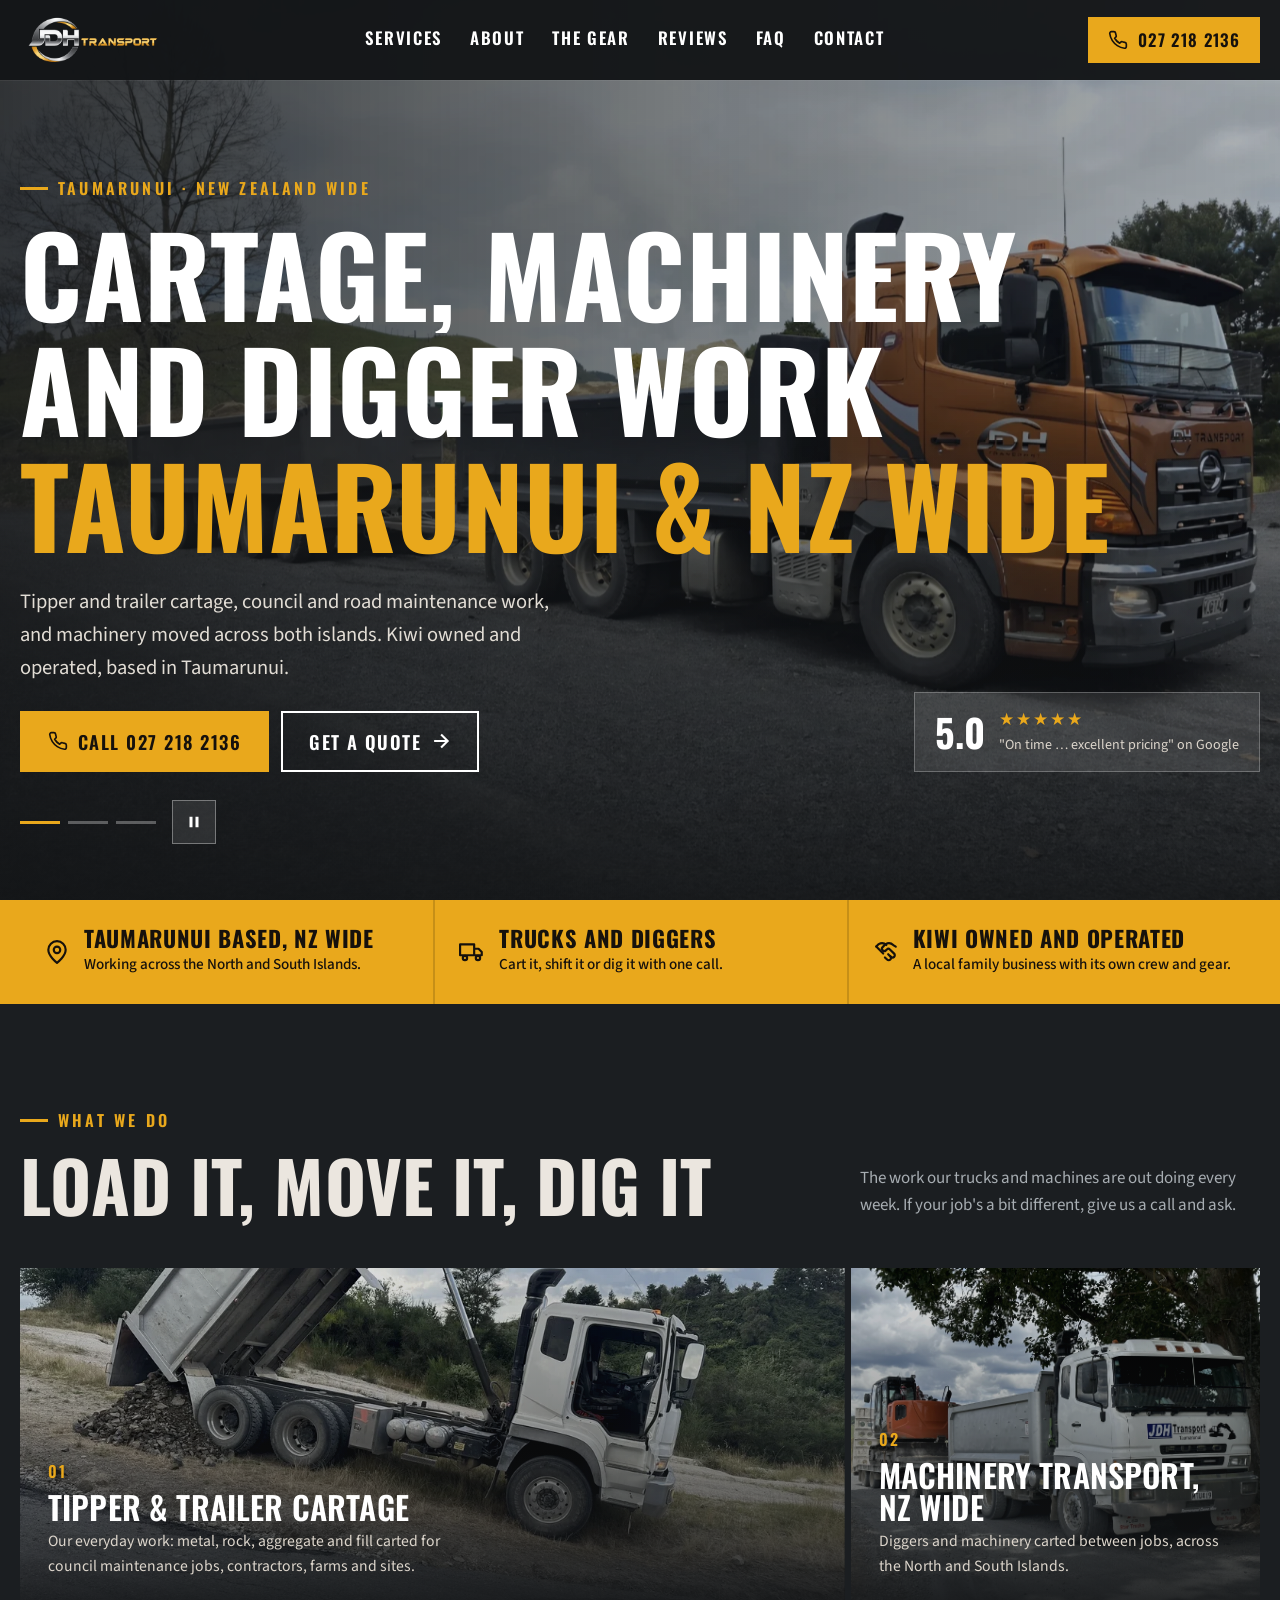
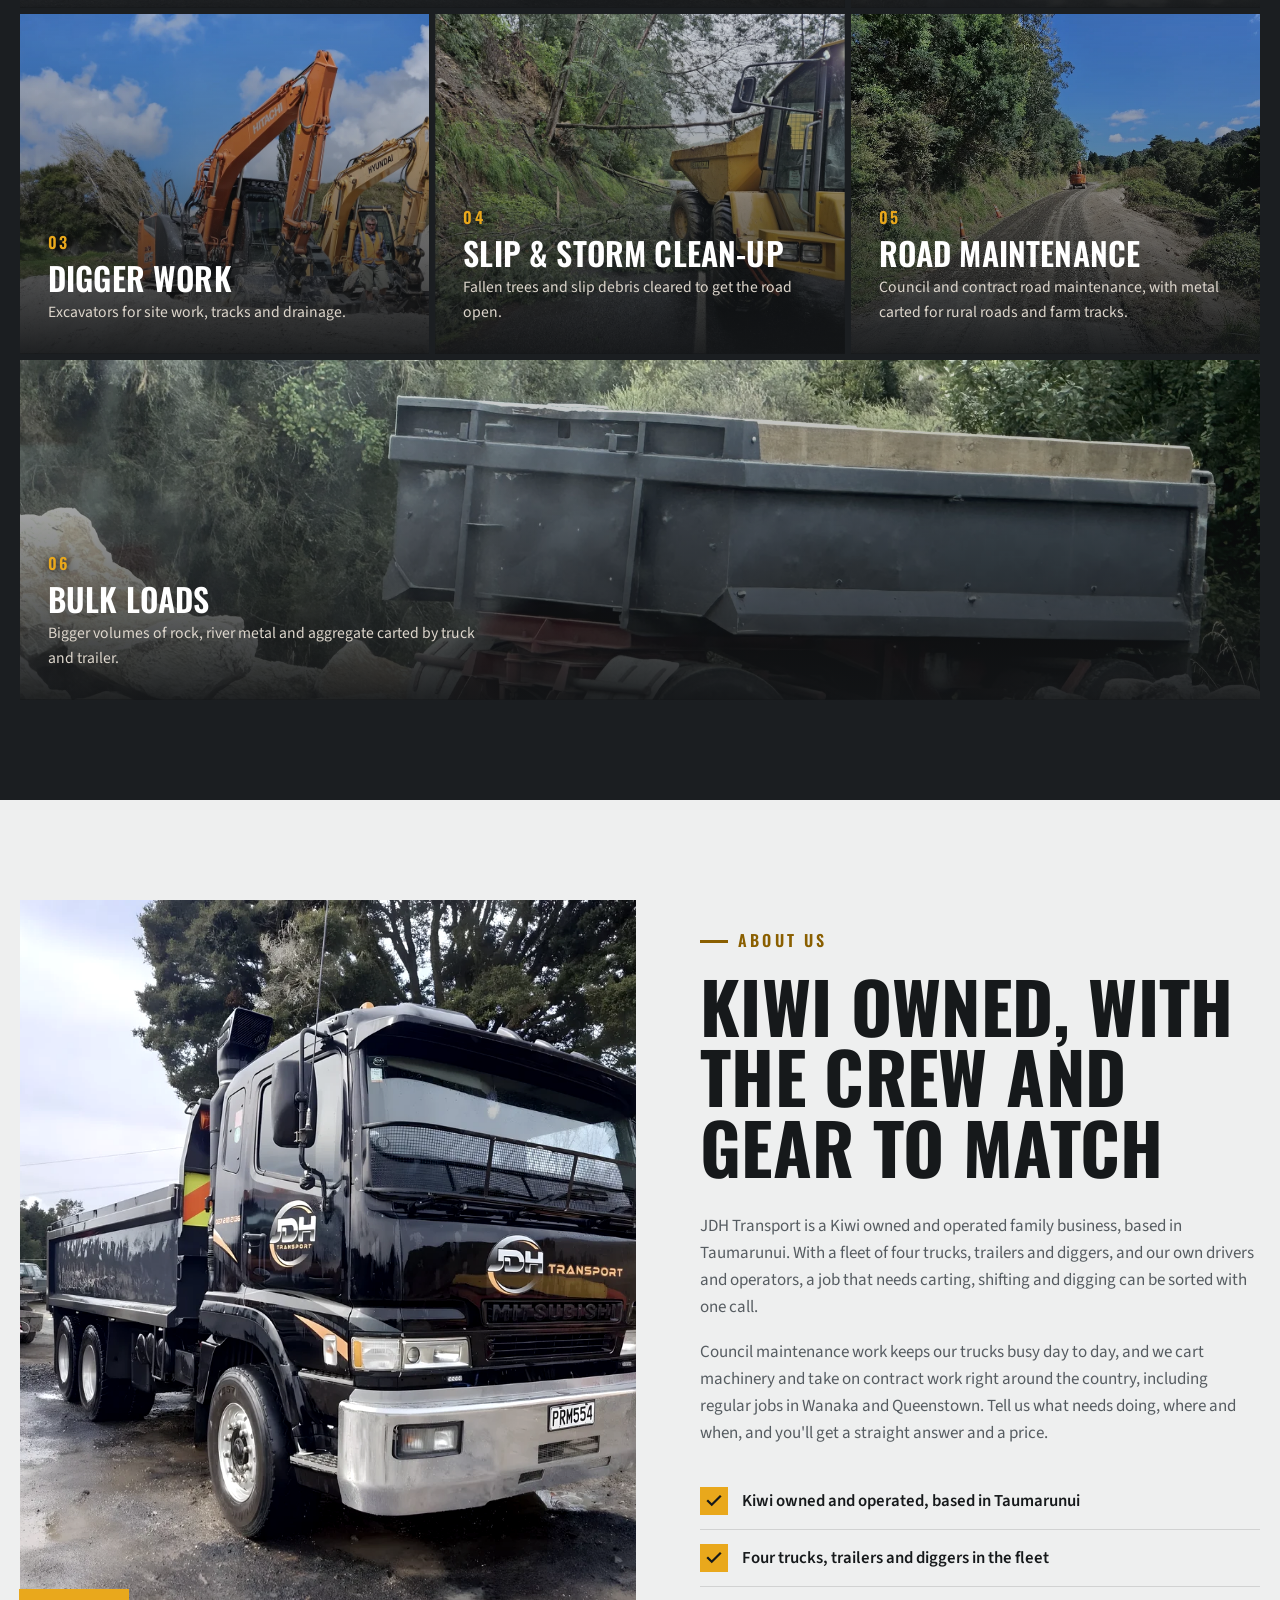
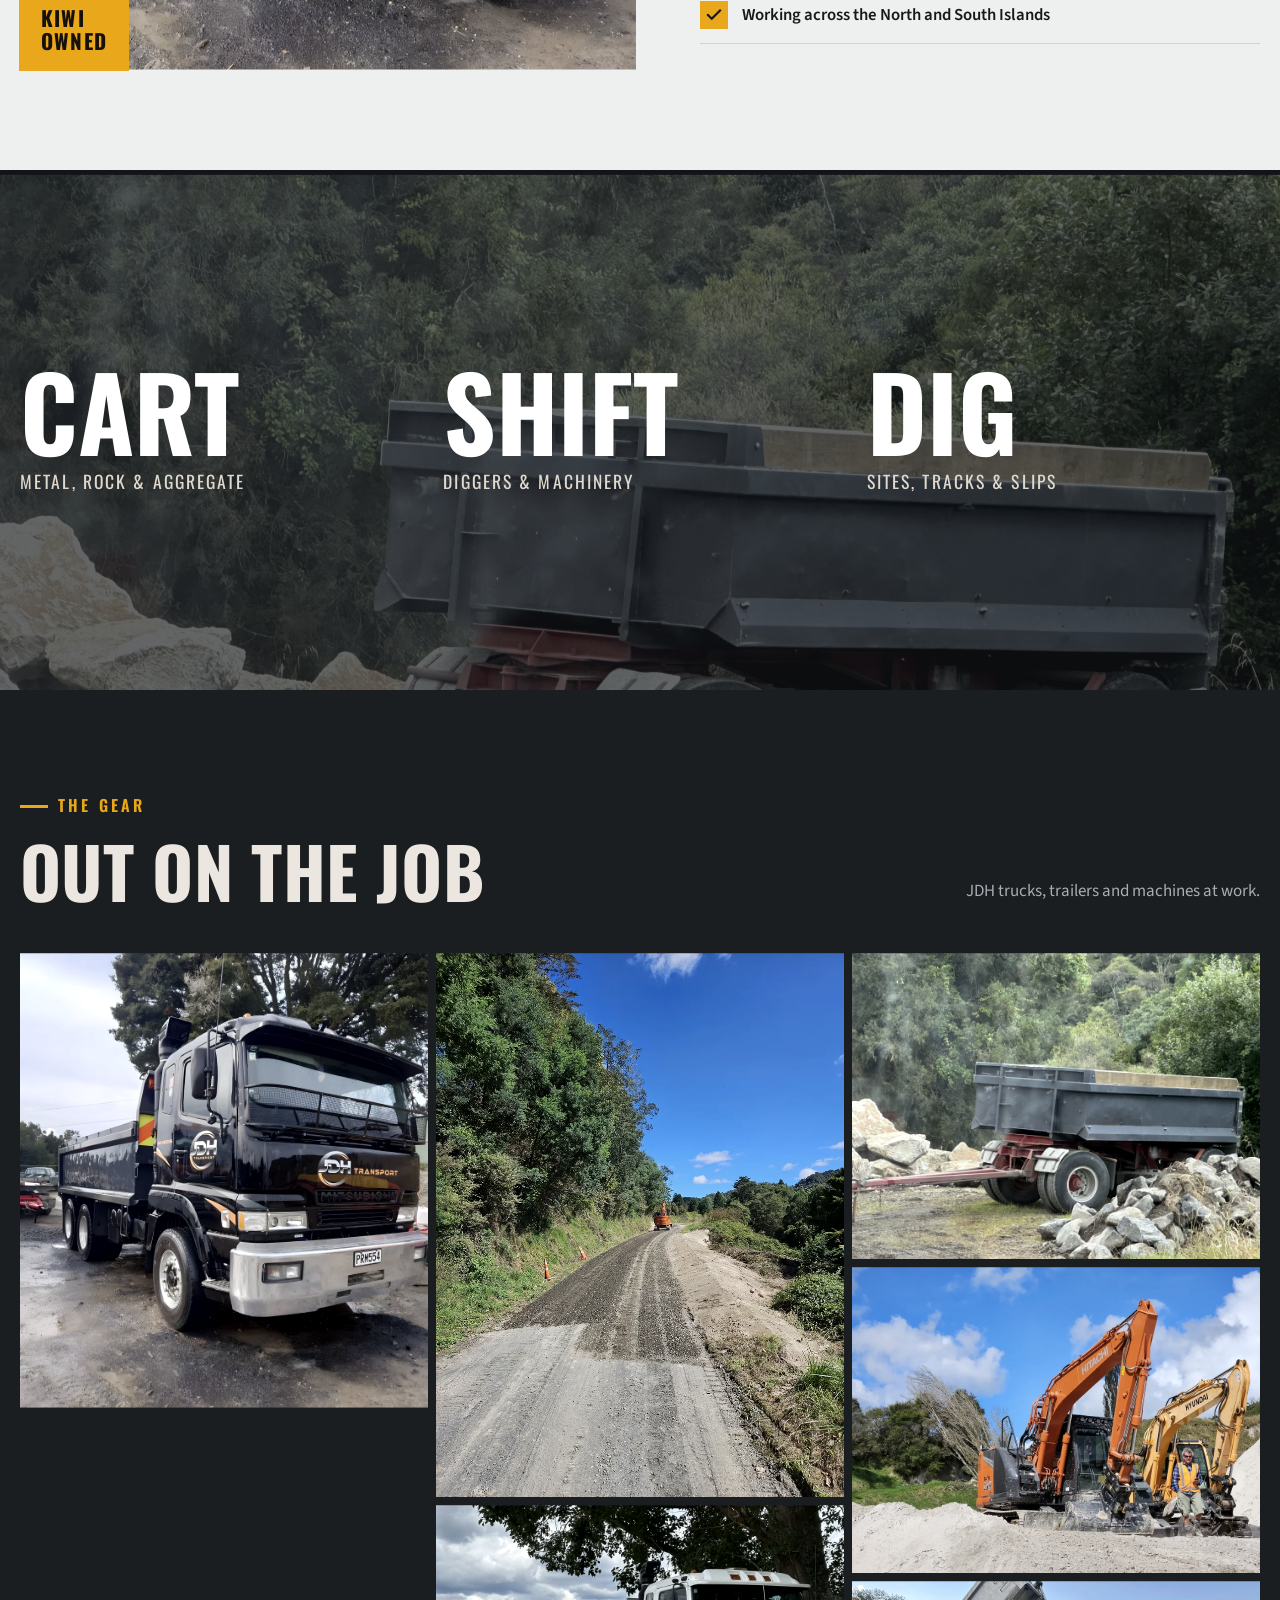
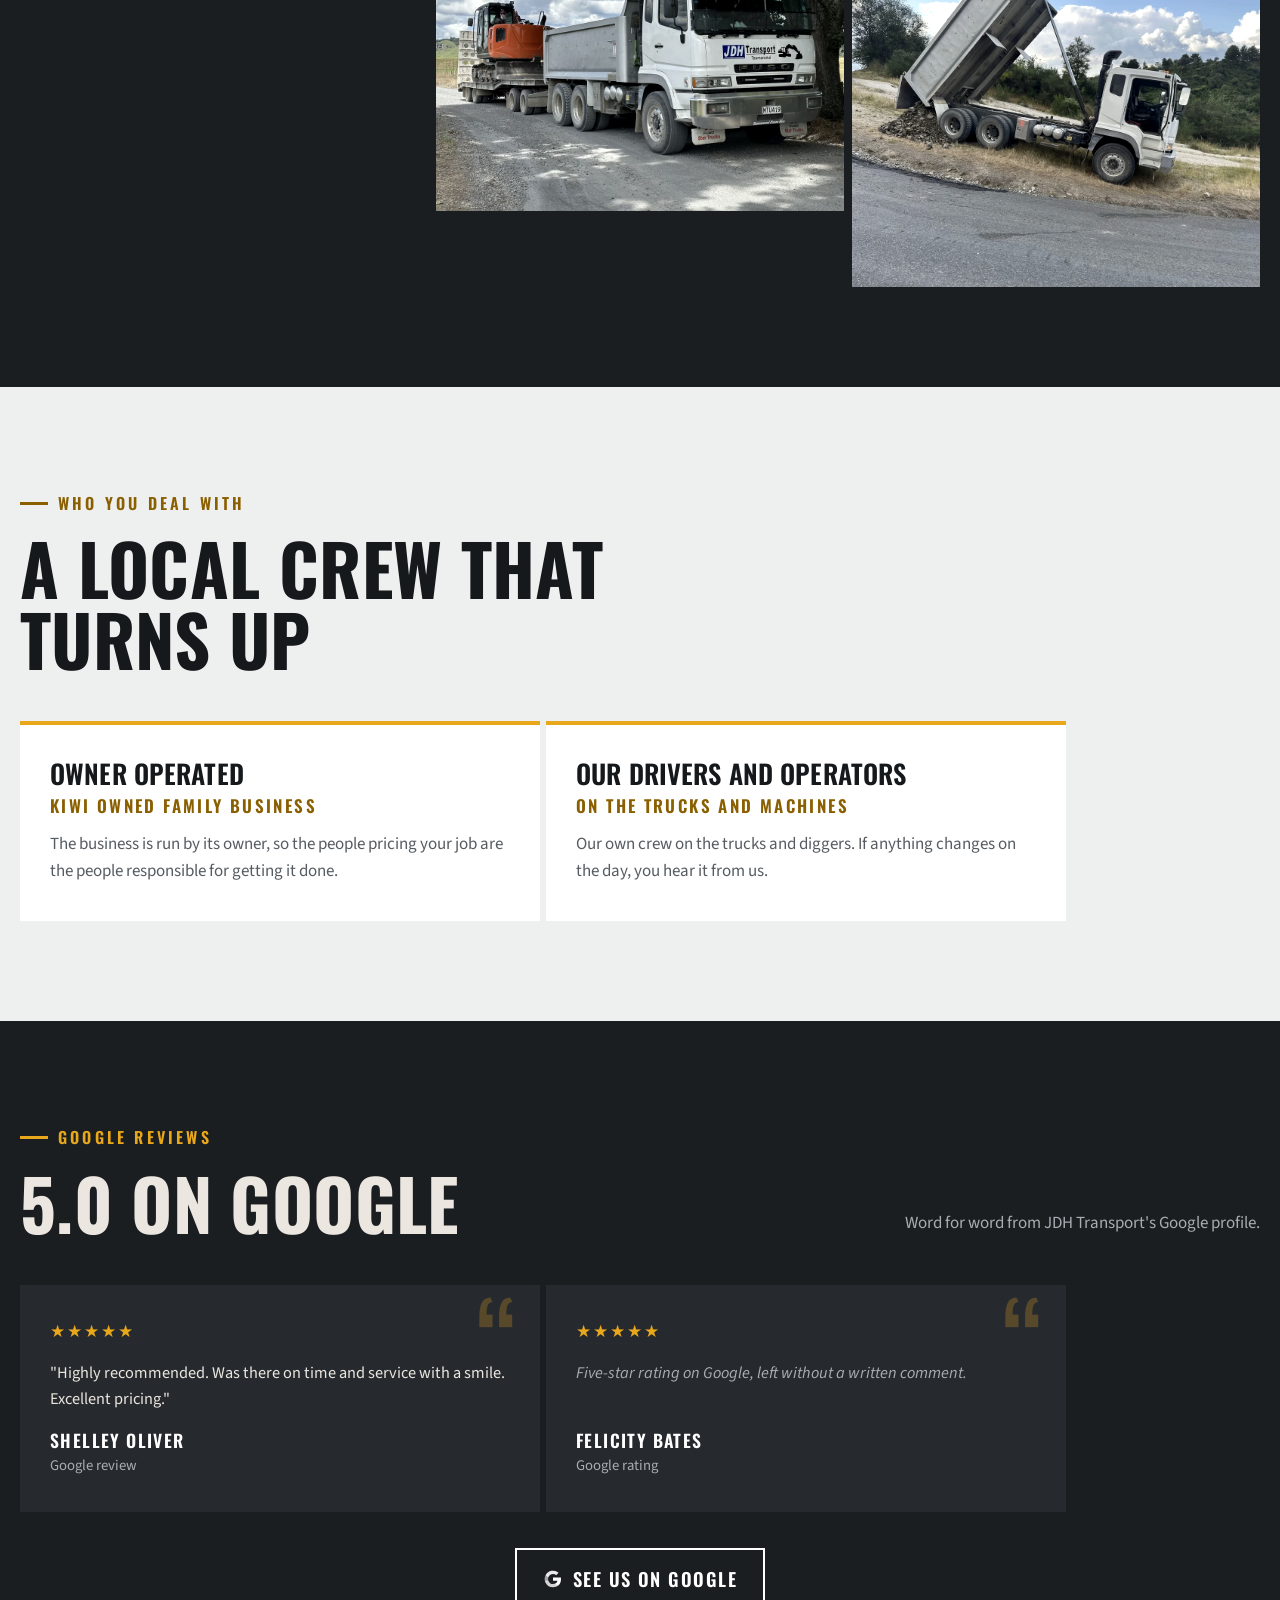
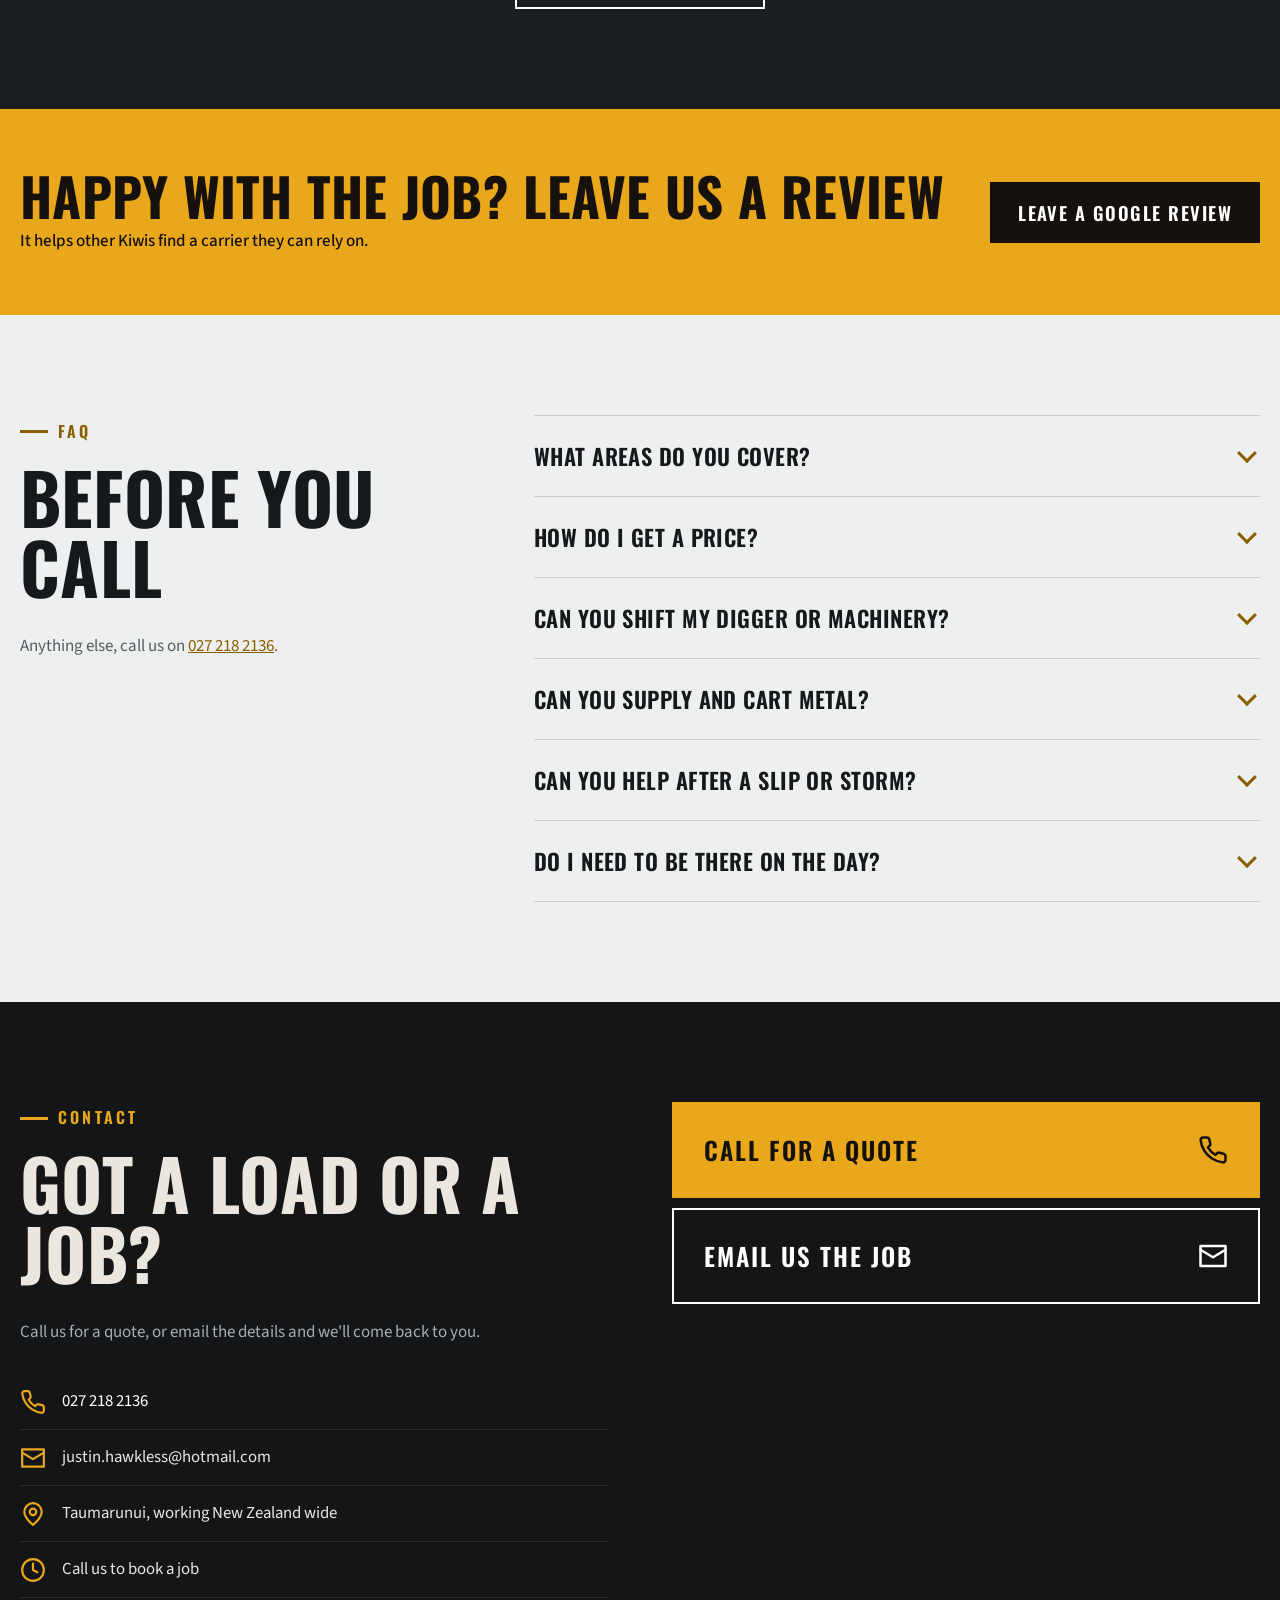
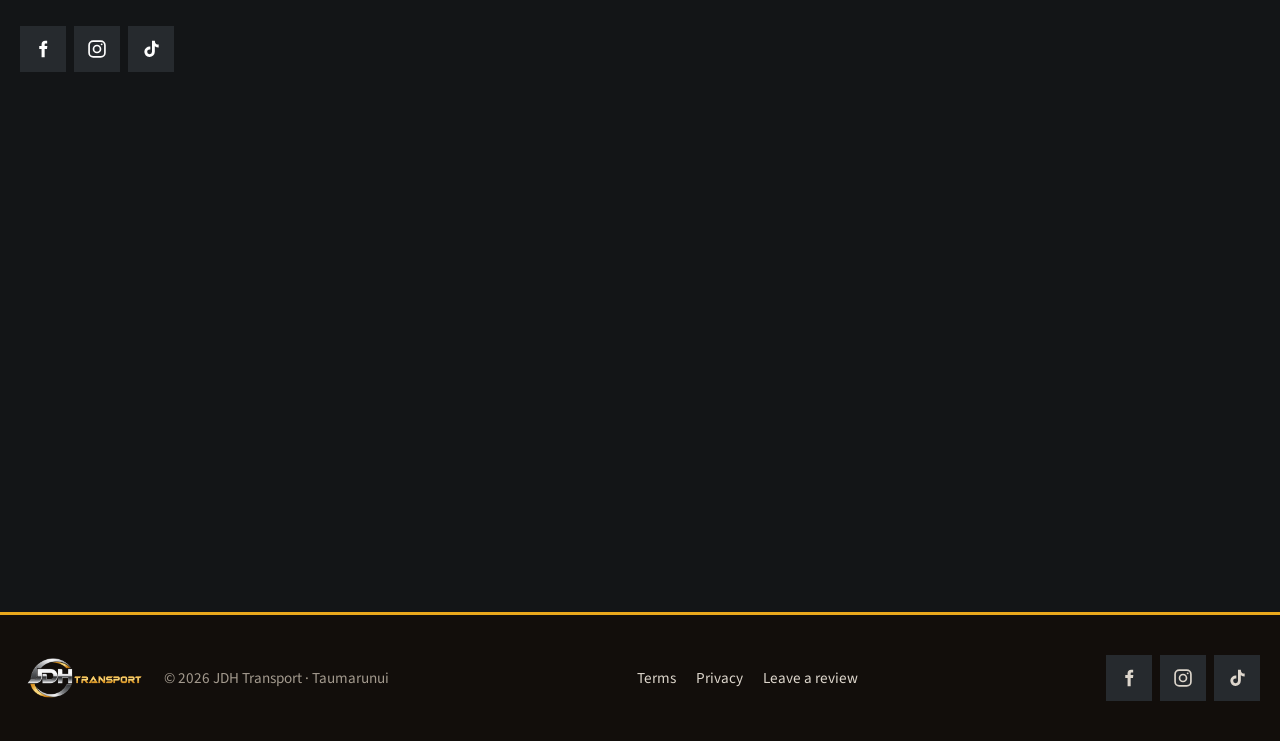
==== commit 7e608b00: "Changes from the 13 Nov call: business-wide wording, no street address, old gear out - Copy says us " ====
--- a/index.html
+++ b/index.html
@@ -4,10 +4,10 @@
 <meta charset="utf-8">
 <meta name="viewport" content="width=device-width, initial-scale=1">
 <meta name="robots" content="noindex">
-<title>JDH Transport | Cartage &amp; Machinery Transport, Taumarunui</title>
-<meta name="description" content="Truck and trailer cartage, machinery transport, digger work and slip clean-ups from Hikumutu Road, Taumarunui. Call Justin on 027 218 2136.">
-<meta property="og:title" content="JDH Transport | Cartage &amp; Machinery Transport, Taumarunui">
-<meta property="og:description" content="Cartage, machinery transport and digger work across the King Country.">
+<title>JDH Transport | Cartage &amp; Machinery Transport, Taumarunui &amp; NZ Wide</title>
+<meta name="description" content="Tipper and trailer cartage, council and road maintenance work, machinery transport across both islands, and digger work. Based in Taumarunui, working New Zealand wide. Call 027 218 2136.">
+<meta property="og:title" content="JDH Transport | Cartage &amp; Machinery Transport, Taumarunui &amp; NZ Wide">
+<meta property="og:description" content="Cartage, road maintenance work, machinery transport and digger work. Based in Taumarunui, working New Zealand wide.">
 <meta property="og:image" content="https://jdh-transport-demo.vercel.app/img/og-image.jpg">
 <meta property="og:image:width" content="1200">
 <meta property="og:image:height" content="630">
@@ -72,19 +72,19 @@
 <section class="hero" aria-label="Introduction">
   <div class="hero-slides" id="heroSlides">
     <img class="active" src="img/hero-1-1920.webp" srcset="img/hero-1-1080.webp 1080w, img/hero-1-1920.webp 1920w, img/hero-1-3840.webp 3840w" sizes="100vw" alt="JDH Transport's orange truck and trailer loaded with metal on a rural road" width="1920" height="1406" fetchpriority="high">
-    <img src="img/hero-2-1920.webp" srcset="img/hero-2-1080.webp 1080w, img/hero-2-1920.webp 1920w, img/hero-2-3840.webp 3840w" sizes="100vw" alt="JDH Transport low-loader carrying a Hitachi digger" width="1920" height="1410" loading="lazy">
+    <img src="img/t-machinery-1920.webp" srcset="img/t-machinery-1080.webp 1080w, img/t-machinery-1920.webp 1920w" sizes="100vw" alt="A JDH Transport truck and trailer carrying a digger along a rural road" width="1920" height="1440" loading="lazy">
     <img src="img/hero-3-1920.webp" srcset="img/hero-3-1080.webp 1080w, img/hero-3-1920.webp 1920w, img/hero-3-3840.webp 3840w" sizes="100vw" alt="A dump truck clearing fallen trees and slip debris off a road" width="1920" height="1440" loading="lazy">
   </div>
   <div class="wrap">
-    <span class="eyebrow hero-fade">Taumarunui · King Country</span>
+    <span class="eyebrow hero-fade">Taumarunui · New Zealand wide</span>
     <h1>
       <span class="line"><span>Cartage, machinery</span></span>
       <span class="line"><span>and digger work</span></span>
-      <span class="line"><span class="hl">around Taumarunui</span></span>
+      <span class="line"><span class="hl">Taumarunui &amp; NZ wide</span></span>
     </h1>
     <div class="hero-bottom hero-fade">
       <div>
-        <p class="lead">Truck and trailer loads of metal and rock, diggers shifted on the low-loader, and gear on hand when a slip closes the road. Based on Hikumutu Road.</p>
+        <p class="lead">Tipper and trailer cartage, council and road maintenance work, and machinery moved across both islands. Kiwi owned and operated, based in Taumarunui.</p>
         <div class="hero-ctas">
           <a class="btn btn-primary" href="tel:+64272182136"><svg class="icon" aria-hidden="true"><use href="#i-phone"/></svg>Call 027 218 2136</a>
           <a class="btn btn-ghost" href="#contact">Get a quote <svg class="icon" aria-hidden="true"><use href="#i-arrow"/></svg></a>
@@ -105,9 +105,9 @@
 <!-- 3. TRUST STRIP -->
 <section class="trust" aria-label="Why use JDH">
   <div class="wrap trust-grid">
-    <div class="trust-item"><svg class="icon" aria-hidden="true"><use href="#i-pin"/></svg><div><strong>Taumarunui based</strong><span>Out of Hikumutu Road, across the King Country.</span></div></div>
+    <div class="trust-item"><svg class="icon" aria-hidden="true"><use href="#i-pin"/></svg><div><strong>Taumarunui based, NZ wide</strong><span>Working across the North and South Islands.</span></div></div>
     <div class="trust-item"><svg class="icon" aria-hidden="true"><use href="#i-truck"/></svg><div><strong>Trucks and diggers</strong><span>Cart it, shift it or dig it with one call.</span></div></div>
-    <div class="trust-item"><svg class="icon" aria-hidden="true"><use href="#i-handshake"/></svg><div><strong>Deal with Justin</strong><span>The owner answers the phone and prices the job.</span></div></div>
+    <div class="trust-item"><svg class="icon" aria-hidden="true"><use href="#i-handshake"/></svg><div><strong>Kiwi owned and operated</strong><span>A local family business with its own crew and gear.</span></div></div>
   </div>
 </section>
 
@@ -116,15 +116,15 @@
   <div class="wrap">
     <div class="section-head">
       <div><span class="eyebrow reveal">What we do</span><h2 class="reveal">Load it, move it, dig it</h2></div>
-      <p class="muted reveal">The work JDH's trucks and machines are out doing around the district. If your job's a bit different, ring Justin and ask.</p>
+      <p class="muted reveal">The work our trucks and machines are out doing every week. If your job's a bit different, give us a call and ask.</p>
     </div>
     <div class="tiles">
-      <a href="#contact" class="tile wide wipe"><img src="img/t-cartage-1920.webp" srcset="img/t-cartage-1080.webp 1080w, img/t-cartage-1920.webp 1920w" sizes="(max-width:600px) 100vw, 66vw" alt="A JDH tipper unloading metal beside a sealed road" width="1920" height="1440" loading="lazy"><div class="tile-body"><span class="num">01</span><h3>Tipper &amp; trailer cartage</h3><p>Metal, rock, aggregate and fill carted to your farm, site or driveway.</p></div></a>
-      <a href="#contact" class="tile wipe"><img src="img/t-machinery-1920.webp" srcset="img/t-machinery-1080.webp 1080w, img/t-machinery-1920.webp 1920w" sizes="(max-width:600px) 100vw, 33vw" alt="JDH truck towing a trailer with an orange digger on board" width="1920" height="1440" loading="lazy"><div class="tile-body"><span class="num">02</span><h3>Machinery transport</h3><p>Diggers and gear shifted between jobs on the trailer or low-loader.</p></div></a>
+      <a href="#contact" class="tile wide wipe"><img src="img/t-cartage-1920.webp" srcset="img/t-cartage-1080.webp 1080w, img/t-cartage-1920.webp 1920w" sizes="(max-width:600px) 100vw, 66vw" alt="A JDH tipper unloading metal beside a sealed road" width="1920" height="1440" loading="lazy"><div class="tile-body"><span class="num">01</span><h3>Tipper &amp; trailer cartage</h3><p>Our everyday work: metal, rock, aggregate and fill carted for council maintenance jobs, contractors, farms and sites.</p></div></a>
+      <a href="#contact" class="tile wipe"><img src="img/t-machinery-1920.webp" srcset="img/t-machinery-1080.webp 1080w, img/t-machinery-1920.webp 1920w" sizes="(max-width:600px) 100vw, 33vw" alt="JDH truck towing a trailer with an orange digger on board" width="1920" height="1440" loading="lazy"><div class="tile-body"><span class="num">02</span><h3>Machinery transport, NZ wide</h3><p>Diggers and machinery carted between jobs, across the North and South Islands.</p></div></a>
       <a href="#contact" class="tile wipe"><img src="img/t-digger-1920.webp" srcset="img/t-digger-1080.webp 1080w, img/t-digger-1920.webp 1920w" sizes="(max-width:600px) 100vw, 33vw" alt="An orange Hitachi and a yellow Hyundai digger on a sand pile" width="1920" height="1440" loading="lazy"><div class="tile-body"><span class="num">03</span><h3>Digger work</h3><p>Excavators for site work, tracks and drainage.</p></div></a>
       <a href="#contact" class="tile wipe"><img src="img/t-slip-1920.webp" srcset="img/t-slip-1080.webp 1080w, img/t-slip-1920.webp 1920w" sizes="(max-width:600px) 100vw, 33vw" alt="Dump truck clearing a slip and fallen trees from a road" width="1920" height="1440" loading="lazy"><div class="tile-body"><span class="num">04</span><h3>Slip &amp; storm clean-up</h3><p>Fallen trees and slip debris cleared to get the road open.</p></div></a>
-      <a href="#contact" class="tile wipe"><img src="img/t-metal-1920.webp" srcset="img/t-metal-1080.webp 1080w, img/t-metal-1920.webp 1920w" sizes="(max-width:600px) 100vw, 33vw" alt="A freshly metalled rural road through native bush" width="1440" height="1920" loading="lazy"><div class="tile-body"><span class="num">05</span><h3>Roads &amp; tracks</h3><p>Metal carted and spread for farm tracks and rural roads.</p></div></a>
-      <a href="#contact" class="tile full wipe"><img src="img/t-bulk-1920.webp" srcset="img/t-bulk-1080.webp 1080w, img/t-bulk-1920.webp 1920w" sizes="100vw" alt="A side-tipping bulk trailer parked on a paddock" width="1440" height="1920" loading="lazy"><div class="tile-body"><span class="num">06</span><h3>Bulk loads</h3><p>Bulk trailers for bigger volumes of rock, lime or aggregate.</p></div></a>
+      <a href="#contact" class="tile wipe"><img src="img/t-metal-1920.webp" srcset="img/t-metal-1080.webp 1080w, img/t-metal-1920.webp 1920w" sizes="(max-width:600px) 100vw, 33vw" alt="A freshly metalled rural road through native bush" width="1440" height="1920" loading="lazy"><div class="tile-body"><span class="num">05</span><h3>Road maintenance</h3><p>Council and contract road maintenance, with metal carted for rural roads and farm tracks.</p></div></a>
+      <a href="#contact" class="tile full wipe"><img src="img/band-1920.webp" srcset="img/band-1080.webp 1080w, img/band-1920.webp 1920w" sizes="100vw" alt="A JDH trailer being loaded beside a pile of rock" width="1920" height="1440" loading="lazy"><div class="tile-body"><span class="num">06</span><h3>Bulk loads</h3><p>Bigger volumes of rock, river metal and aggregate carted by truck and trailer.</p></div></a>
     </div>
   </div>
 </section>
@@ -133,18 +133,18 @@
 <section id="about" class="band-light">
   <div class="wrap about-grid">
     <div class="about-img wipe-up">
-      <img src="img/about-1920.webp" srcset="img/about-1080.webp 1080w, img/about-1920.webp 1920w" sizes="(max-width:860px) 100vw, 50vw" alt="JDH Transport trucks lined up in the yard with a low-loader" width="1920" height="1440" loading="lazy">
-      <div class="corner-tag">Locally<br>owned</div>
+      <img src="img/job-1-1920.webp" srcset="img/job-1-1080.webp 1080w, img/job-1-1920.webp 1920w" sizes="(max-width:860px) 100vw, 50vw" alt="A black JDH Transport tipper truck with the JDH logo on the door" width="1724" height="1920" loading="lazy">
+      <div class="corner-tag">Kiwi<br>owned</div>
     </div>
     <div>
       <span class="eyebrow reveal">About us</span>
-      <h2 class="reveal">A local carrier with the gear to match</h2>
-      <p class="muted reveal">JDH Transport is Justin's business, run from 292 Hikumutu Road just outside Taumarunui. The yard holds tippers, truck-and-trailer units, a low-loader and diggers, so a job that needs carting, shifting and digging can be sorted with one call.</p>
-      <p class="muted reveal">You talk to the person running the gear. Tell Justin what needs doing, where and when, and you'll get a straight answer and a price.</p>
+      <h2 class="reveal">Kiwi owned, with the crew and gear to match</h2>
+      <p class="muted reveal">JDH Transport is a Kiwi owned and operated family business, based in Taumarunui. With a fleet of four trucks, trailers and diggers, and our own drivers and operators, a job that needs carting, shifting and digging can be sorted with one call.</p>
+      <p class="muted reveal">Council maintenance work keeps our trucks busy day to day, and we cart machinery and take on contract work right around the country, including regular jobs in Wanaka and Queenstown. Tell us what needs doing, where and when, and you'll get a straight answer and a price.</p>
       <ul class="checklist reveal">
-        <li><svg class="icon" aria-hidden="true"><use href="#i-check"/></svg>Locally owned and operated in Taumarunui</li>
-        <li><svg class="icon" aria-hidden="true"><use href="#i-check"/></svg>Trucks, trailers and diggers under one roof</li>
-        <li><svg class="icon" aria-hidden="true"><use href="#i-check"/></svg>Clear prices before the work starts</li>
+        <li><svg class="icon" aria-hidden="true"><use href="#i-check"/></svg>Kiwi owned and operated, based in Taumarunui</li>
+        <li><svg class="icon" aria-hidden="true"><use href="#i-check"/></svg>Four trucks, trailers and diggers in the fleet</li>
+        <li><svg class="icon" aria-hidden="true"><use href="#i-check"/></svg>Working across the North and South Islands</li>
       </ul>
     </div>
   </div>
@@ -167,14 +167,14 @@
   <div class="wrap">
     <div class="section-head">
       <div><span class="eyebrow reveal">The gear</span><h2 class="reveal">Out on the job</h2></div>
-      <p class="muted reveal">JDH trucks, trailers and machines around the district.</p>
+      <p class="muted reveal">JDH trucks, trailers and machines at work.</p>
     </div>
     <div class="masonry">
       <figure class="wipe-up"><img src="img/job-1-1920.webp" srcset="img/job-1-1080.webp 1080w, img/job-1-1920.webp 1920w" sizes="(max-width:520px) 100vw, (max-width:900px) 50vw, 33vw" alt="Black JDH tipper truck parked in the yard" width="1724" height="1920" loading="lazy"></figure>
-      <figure class="wipe-up"><img src="img/t-metal-1920.webp" srcset="img/t-metal-1080.webp 1080w, img/t-metal-1920.webp 1920w" sizes="(max-width:520px) 100vw, (max-width:900px) 50vw, 33vw" alt="Metal spread along a rural road" width="1440" height="1920" loading="lazy"></figure>
+      <figure class="wipe-up"><img src="img/t-metal-1920.webp" srcset="img/t-metal-1080.webp 1080w, img/t-metal-1920.webp 1920w" sizes="(max-width:520px) 100vw, (max-width:900px) 50vw, 33vw" alt="A freshly metalled rural road" width="1440" height="1920" loading="lazy"></figure>
       <figure class="wipe-up"><img src="img/t-machinery-1920.webp" srcset="img/t-machinery-1080.webp 1080w, img/t-machinery-1920.webp 1920w" sizes="(max-width:520px) 100vw, (max-width:900px) 50vw, 33vw" alt="Truck with a digger on the trailer under a big tree" width="1920" height="1440" loading="lazy"></figure>
       <figure class="wipe-up"><img src="img/band-1920.webp" srcset="img/band-1080.webp 1080w, img/band-1920.webp 1920w" sizes="(max-width:520px) 100vw, (max-width:900px) 50vw, 33vw" alt="Rock trailer being loaded beside a pile of boulders" width="1920" height="1440" loading="lazy"></figure>
-      <figure class="wipe-up"><img src="img/t-bulk-1920.webp" srcset="img/t-bulk-1080.webp 1080w, img/t-bulk-1920.webp 1920w" sizes="(max-width:520px) 100vw, (max-width:900px) 50vw, 33vw" alt="Side-tipping bulk trailer on grass" width="1440" height="1920" loading="lazy"></figure>
+      <figure class="wipe-up"><img src="img/t-digger-1920.webp" srcset="img/t-digger-1080.webp 1080w, img/t-digger-1920.webp 1920w" sizes="(max-width:520px) 100vw, (max-width:900px) 50vw, 33vw" alt="Two diggers working on a sand pile" width="1920" height="1440" loading="lazy"></figure>
       <figure class="wipe-up"><img src="img/t-cartage-1920.webp" srcset="img/t-cartage-1080.webp 1080w, img/t-cartage-1920.webp 1920w" sizes="(max-width:520px) 100vw, (max-width:900px) 50vw, 33vw" alt="Tipper raising its deck to unload" width="1920" height="1440" loading="lazy"></figure>
     </div>
   </div>
@@ -184,10 +184,11 @@
 <section id="team" class="band-light">
   <div class="wrap">
     <div class="section-head">
-      <div><span class="eyebrow reveal">Who you deal with</span><h2 class="reveal">No dispatch desk</h2></div>
+      <div><span class="eyebrow reveal">Who you deal with</span><h2 class="reveal">A local crew that turns up</h2></div>
     </div>
     <div class="team-grid">
-      <div class="team-card reveal"><div class="avatar">J</div><h3>Justin</h3><p class="role">Owner</p><p>Answers the phone, prices the job and runs the gear. If something changes, you hear it from him.</p></div>
+      <div class="team-card reveal"><h3>Owner operated</h3><p class="role">Kiwi owned family business</p><p>The business is run by its owner, so the people pricing your job are the people responsible for getting it done.</p></div>
+      <div class="team-card reveal"><h3>Our drivers and operators</h3><p class="role">On the trucks and machines</p><p>Our own crew on the trucks and diggers. If anything changes on the day, you hear it from us.</p></div>
     </div>
   </div>
 </section>
@@ -210,7 +211,7 @@
 <!-- 8. LEAVE A REVIEW -->
 <section class="review-banner" aria-label="Leave a review">
   <div class="wrap">
-    <div><h2>Happy with the job? Leave us a review</h2><p>It helps other King Country locals find a carrier they can rely on.</p></div>
+    <div><h2>Happy with the job? Leave us a review</h2><p>It helps other Kiwis find a carrier they can rely on.</p></div>
     <a class="btn" href="https://search.google.com/local/writereview?placeid=ChIJ13O4a80_a20RR8GkYda1bV0" target="_blank" rel="noopener">Leave a Google review</a>
   </div>
 </section>
@@ -218,13 +219,13 @@
 <!-- 9. FAQ -->
 <section id="faq" class="band-light">
   <div class="wrap faq-grid">
-    <div><span class="eyebrow reveal">FAQ</span><h2 class="reveal">Before you call</h2><p class="muted reveal">Anything else, ring Justin on <a href="tel:+64272182136">027 218 2136</a>.</p></div>
+    <div><span class="eyebrow reveal">FAQ</span><h2 class="reveal">Before you call</h2><p class="muted reveal">Anything else, call us on <a href="tel:+64272182136">027 218 2136</a>.</p></div>
     <div class="faq-list reveal">
-      <details><summary>What areas do you cover?</summary><p>We're based on Hikumutu Road just outside Taumarunui and work around the district and the wider King Country. If your job's further out, give Justin a ring and ask.</p></details>
-      <details><summary>How do I get a price?</summary><p>Call or email with what needs moving or doing, where from and where to, and roughly when. Justin will come back to you with a price.</p></details>
-      <details><summary>Can you shift my digger or machinery?</summary><p>Yes. JDH runs a trailer and low-loader for moving diggers and other gear between jobs. Tell Justin the machine and its weight when you call.</p></details>
-      <details><summary>Can you supply and cart metal?</summary><p>We cart metal, rock and aggregate on the tippers and truck-and-trailer. Ask Justin about the type of metal, how much you need, and whether it's supplied or carted only.</p></details>
-      <details><summary>Can you help after a slip or storm?</summary><p>We've had trucks and machines out clearing slips and fallen trees. Ring Justin straight away and he'll tell you what he can do and when.</p></details>
+      <details><summary>What areas do you cover?</summary><p>We're based in Taumarunui and work right across New Zealand, in both the North and South Islands, including regular work in Wanaka and Queenstown. Wherever the job is, call us and we'll let you know if we can do it.</p></details>
+      <details><summary>How do I get a price?</summary><p>Call or email with what needs moving or doing, where from and where to, and roughly when. We'll come back to you with a price.</p></details>
+      <details><summary>Can you shift my digger or machinery?</summary><p>Yes. We cart diggers and other machinery between jobs across the North and South Islands. Tell us the machine and its weight when you call.</p></details>
+      <details><summary>Can you supply and cart metal?</summary><p>We cart metal, rock and aggregate on the tippers and truck-and-trailer. Let us know the type of metal, how much you need, and whether it's supplied or carted only.</p></details>
+      <details><summary>Can you help after a slip or storm?</summary><p>We've had trucks and machines out clearing slips and fallen trees. Call us straight away and we'll tell you what we can do and when.</p></details>
       <details><summary>Do I need to be there on the day?</summary><p>It helps to be there or have someone on site to show where things go. Make sure there's clear access for a truck and trailer.</p></details>
     </div>
   </div>
@@ -236,12 +237,12 @@
     <div>
       <span class="eyebrow reveal">Contact</span>
       <h2 class="reveal">Got a load or a job?</h2>
-      <p class="muted reveal">Call Justin for a quote, or email the details and he'll come back to you.</p>
+      <p class="muted reveal">Call us for a quote, or email the details and we'll come back to you.</p>
       <ul class="contact-rows reveal">
         <li><svg class="icon" aria-hidden="true"><use href="#i-phone"/></svg><a href="tel:+64272182136">027 218 2136</a></li>
         <li><svg class="icon" aria-hidden="true"><use href="#i-mail"/></svg><span id="emailText">justin.hawkless [at] hotmail.com</span></li>
-        <li><svg class="icon" aria-hidden="true"><use href="#i-pin"/></svg><span>292 Hikumutu Road, Taumarunui 3992</span></li>
-        <li><svg class="icon" aria-hidden="true"><use href="#i-clock"/></svg><span>Call Justin to book a job</span></li>
+        <li><svg class="icon" aria-hidden="true"><use href="#i-pin"/></svg><span>Taumarunui, working New Zealand wide</span></li>
+        <li><svg class="icon" aria-hidden="true"><use href="#i-clock"/></svg><span>Call us to book a job</span></li>
       </ul>
       <div class="socials reveal">
         <a href="https://www.facebook.com/search/top?q=JDH%20Transport%20Taumarunui" target="_blank" rel="noopener" aria-label="Search Facebook for JDH Transport"><svg aria-hidden="true"><use href="#i-fb"/></svg></a>
@@ -251,14 +252,14 @@
     </div>
     <div class="contact-actions">
       <a class="btn btn-primary reveal" href="tel:+64272182136">Call for a quote <svg class="icon" aria-hidden="true"><use href="#i-phone"/></svg></a>
-      <a class="btn btn-ghost reveal" href="#" data-gmail data-user="justin.hawkless" data-domain="hotmail.com" data-su="Cartage%20%2F%20machinery%20job" data-body="Hi%20Justin%2C%0A%0AWhat%20needs%20doing%3A%0AFrom%3A%0ATo%3A%0AWhen%3A%0A%0AThanks">Email Justin the job <svg class="icon" aria-hidden="true"><use href="#i-mail"/></svg></a>
+      <a class="btn btn-ghost reveal" href="#" data-gmail data-user="justin.hawkless" data-domain="hotmail.com" data-su="Cartage%20%2F%20machinery%20job" data-body="Hi%20team%2C%0A%0AWhat%20needs%20doing%3A%0AFrom%3A%0ATo%3A%0AWhen%3A%0A%0AThanks">Email us the job <svg class="icon" aria-hidden="true"><use href="#i-mail"/></svg></a>
     </div>
   </div>
 </section>
 
 <!-- 11. MAP -->
 <section class="map" aria-label="Map">
-  <iframe title="Map to JDH Transport, 292 Hikumutu Road, Taumarunui" src="https://www.google.com/maps?q=JDH+Transport,+292+Hikumutu+Road,+Taumarunui+3992&amp;output=embed" loading="lazy" referrerpolicy="no-referrer-when-downgrade"></iframe>
+  <iframe title="Map of Taumarunui, where JDH Transport is based" src="https://www.google.com/maps?q=Taumarunui,+New+Zealand&amp;z=11&amp;output=embed" loading="lazy" referrerpolicy="no-referrer-when-downgrade"></iframe>
 </section>
 
 </main>
--- a/style.css
+++ b/style.css
@@ -184,7 +184,7 @@
 @media (max-width:520px){.masonry{column-count:1}}
 
 /* ---------- TEAM ---------- */
-.team-grid{display:grid;grid-template-columns:minmax(0,520px);gap:6px}
+.team-grid{display:grid;grid-template-columns:repeat(2,minmax(0,520px));gap:6px}
 .team-card{background:#fff;padding:36px 30px;border-top:4px solid var(--accent)}
 .avatar{width:84px;height:84px;background:var(--char);color:#fff;display:grid;place-items:center;font-family:var(--display);font-size:2rem;font-weight:700;margin-bottom:20px;box-shadow:6px 6px 0 var(--accent)}
 .avatar .icon{width:38px;height:38px;color:var(--accent)}
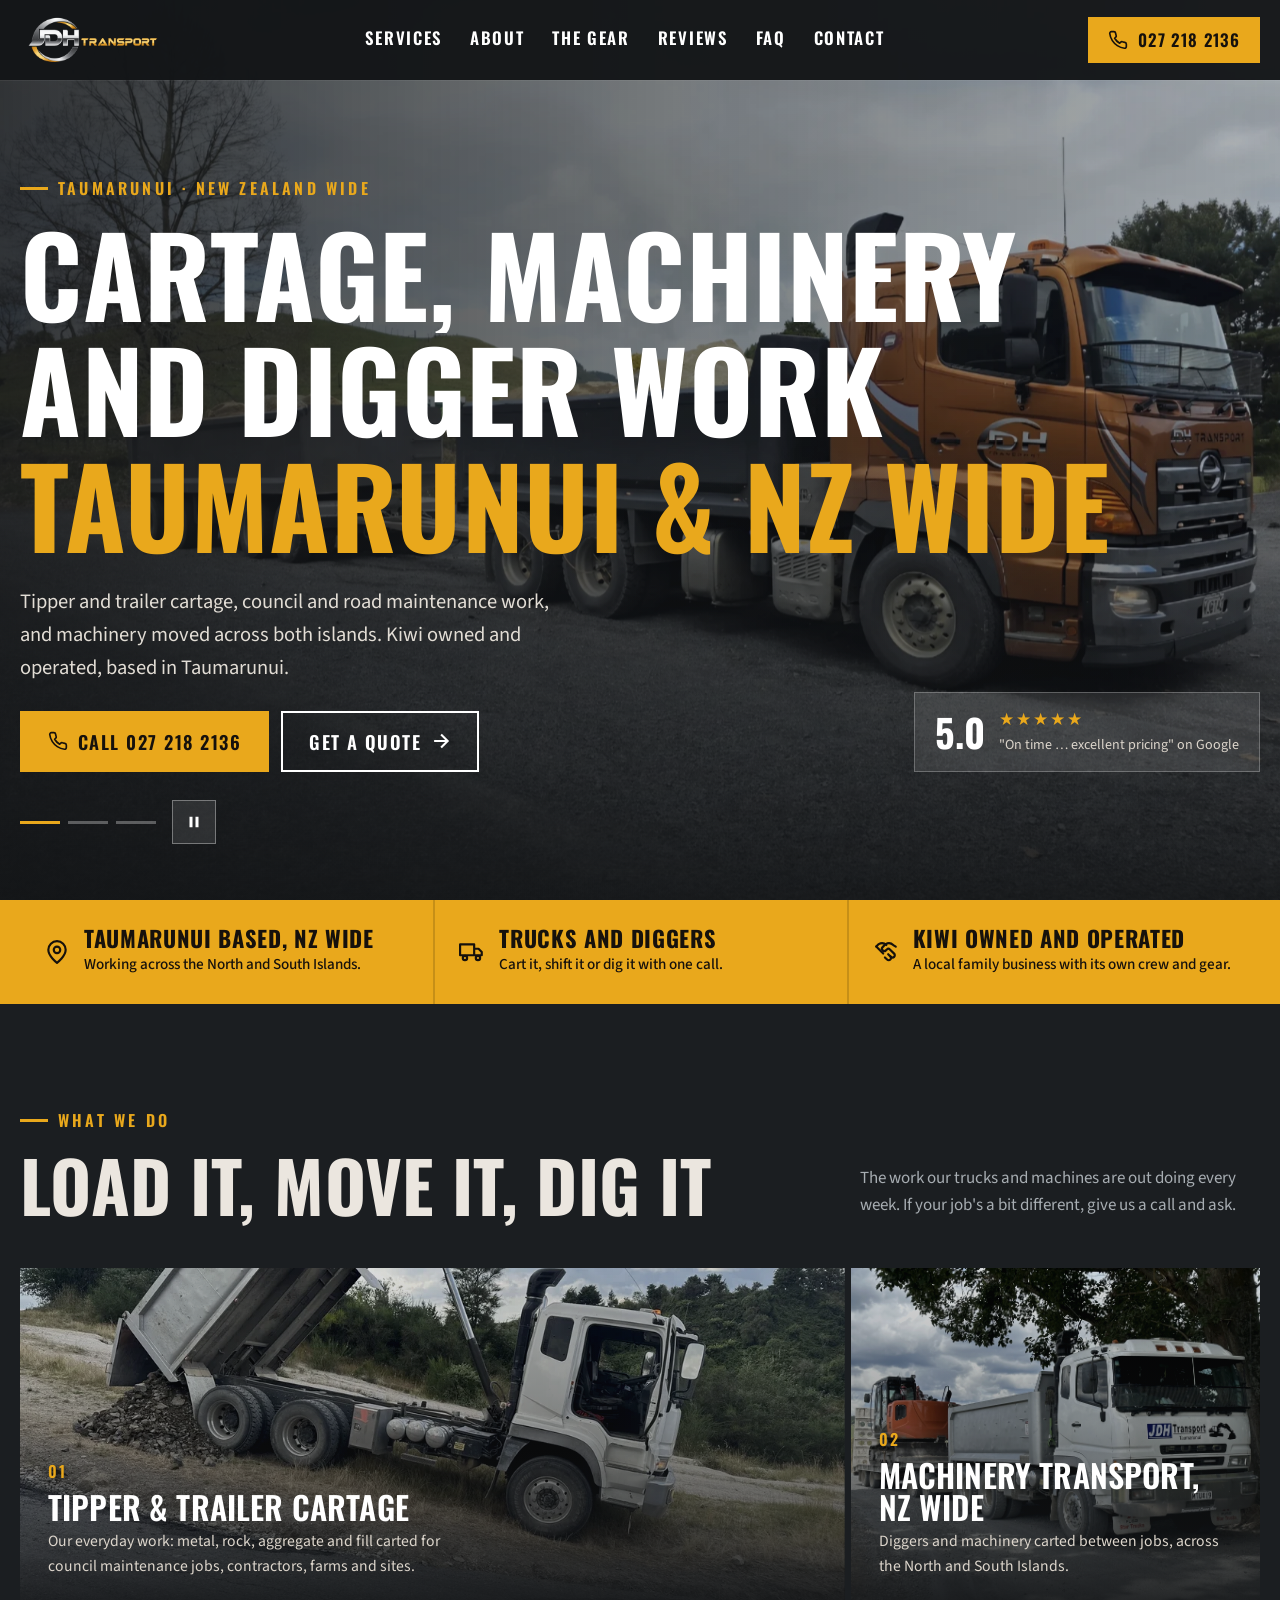
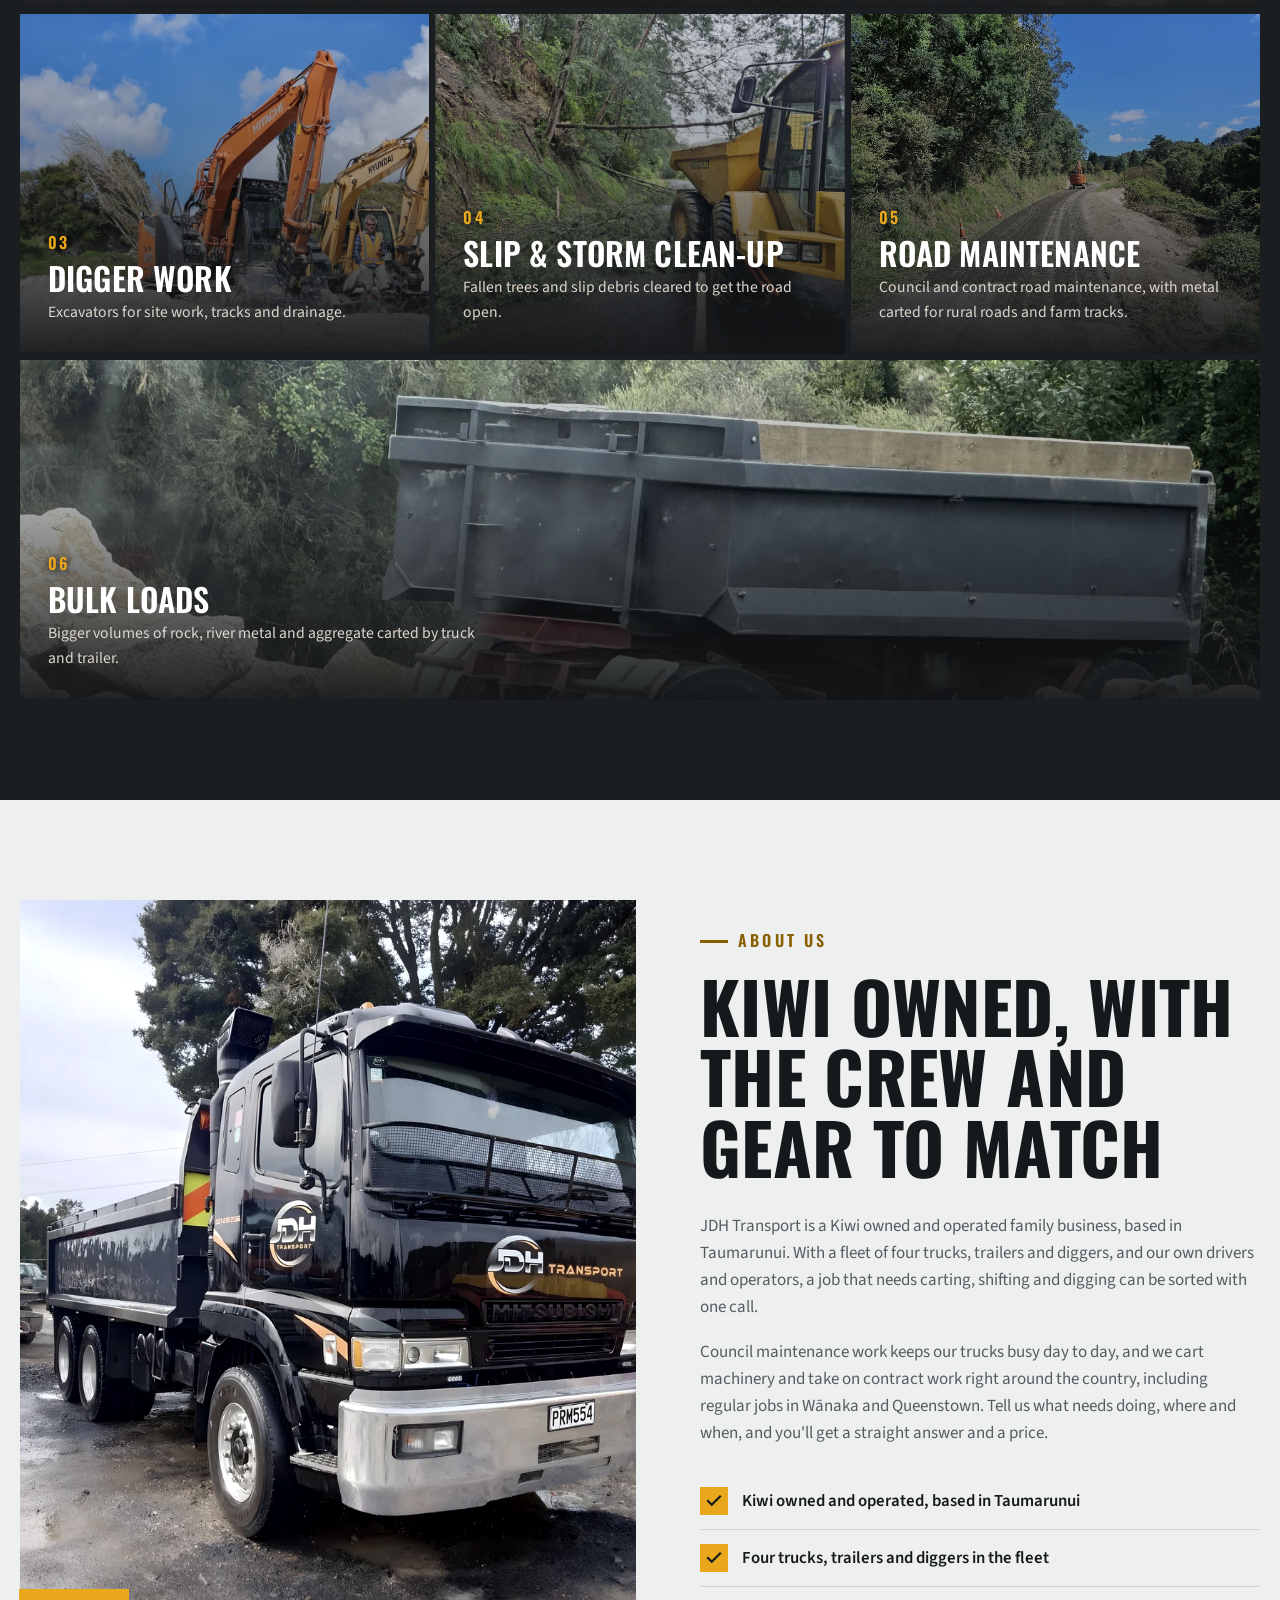
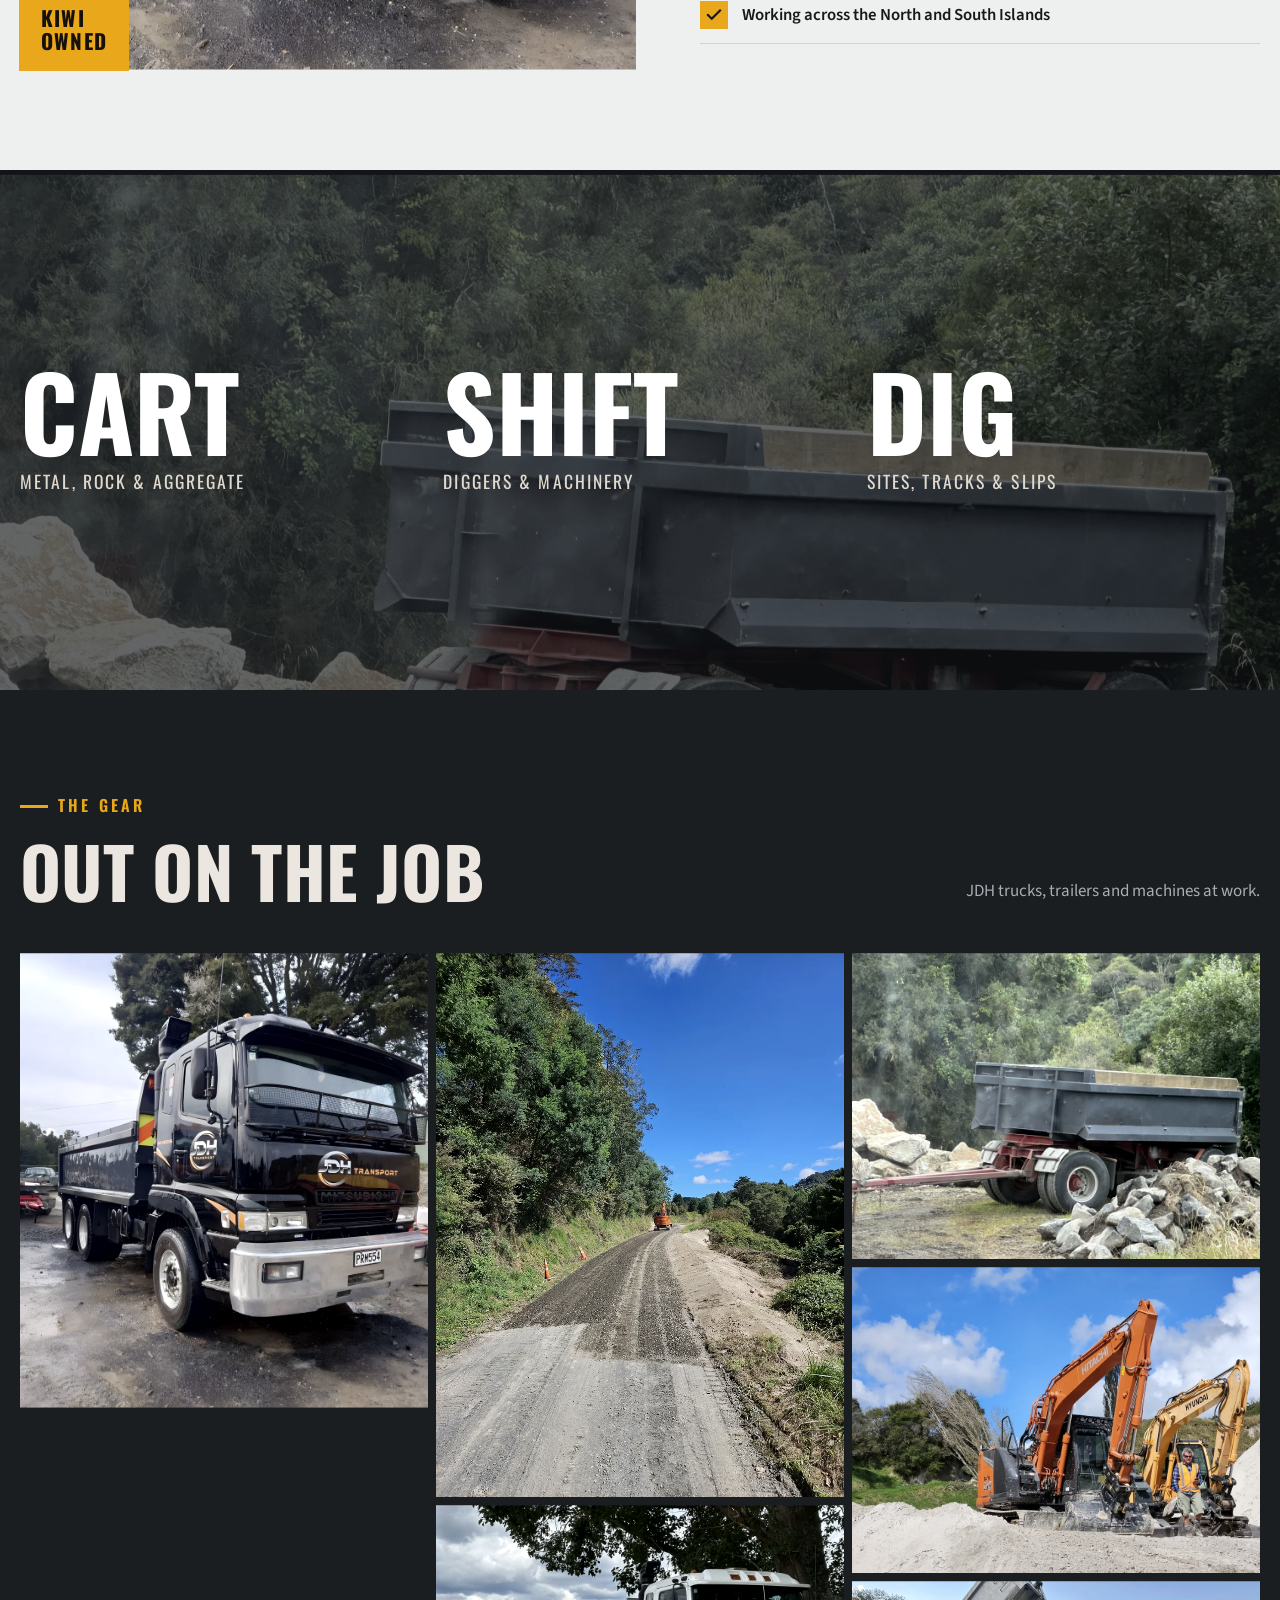
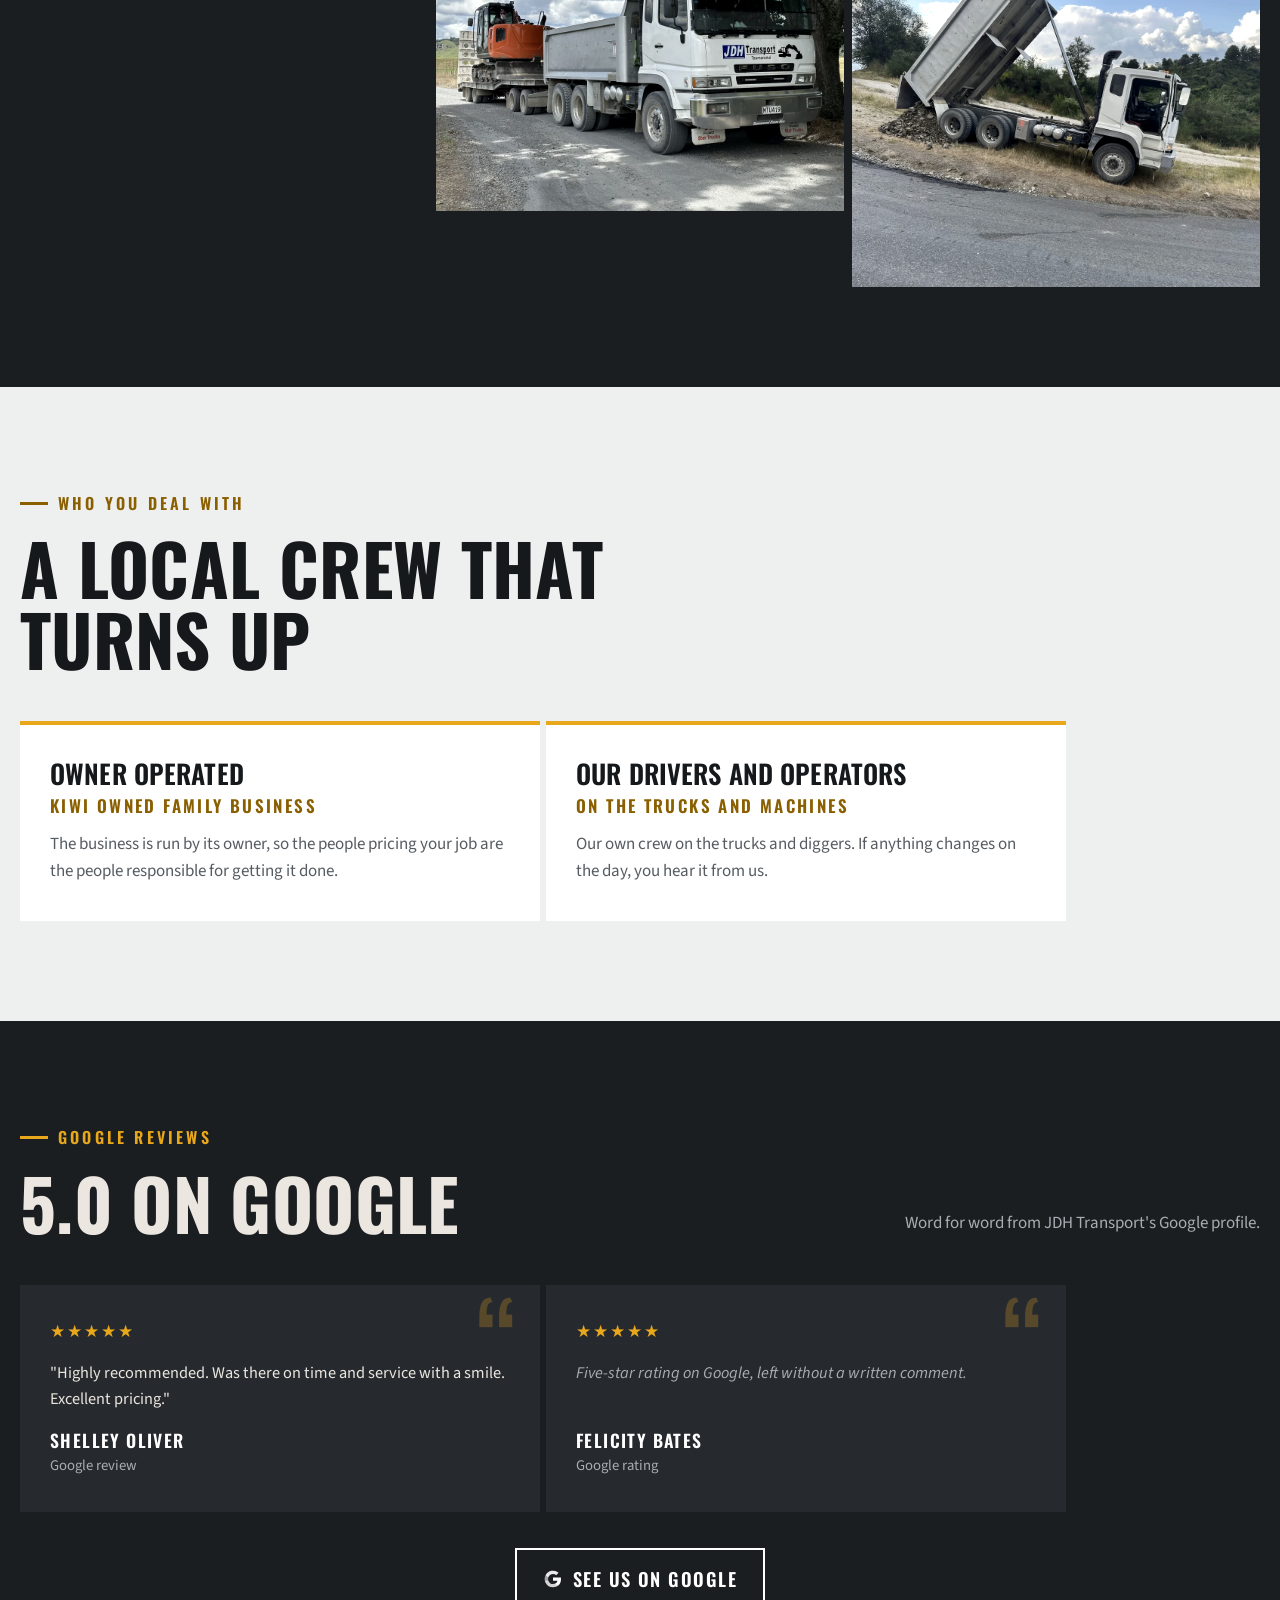
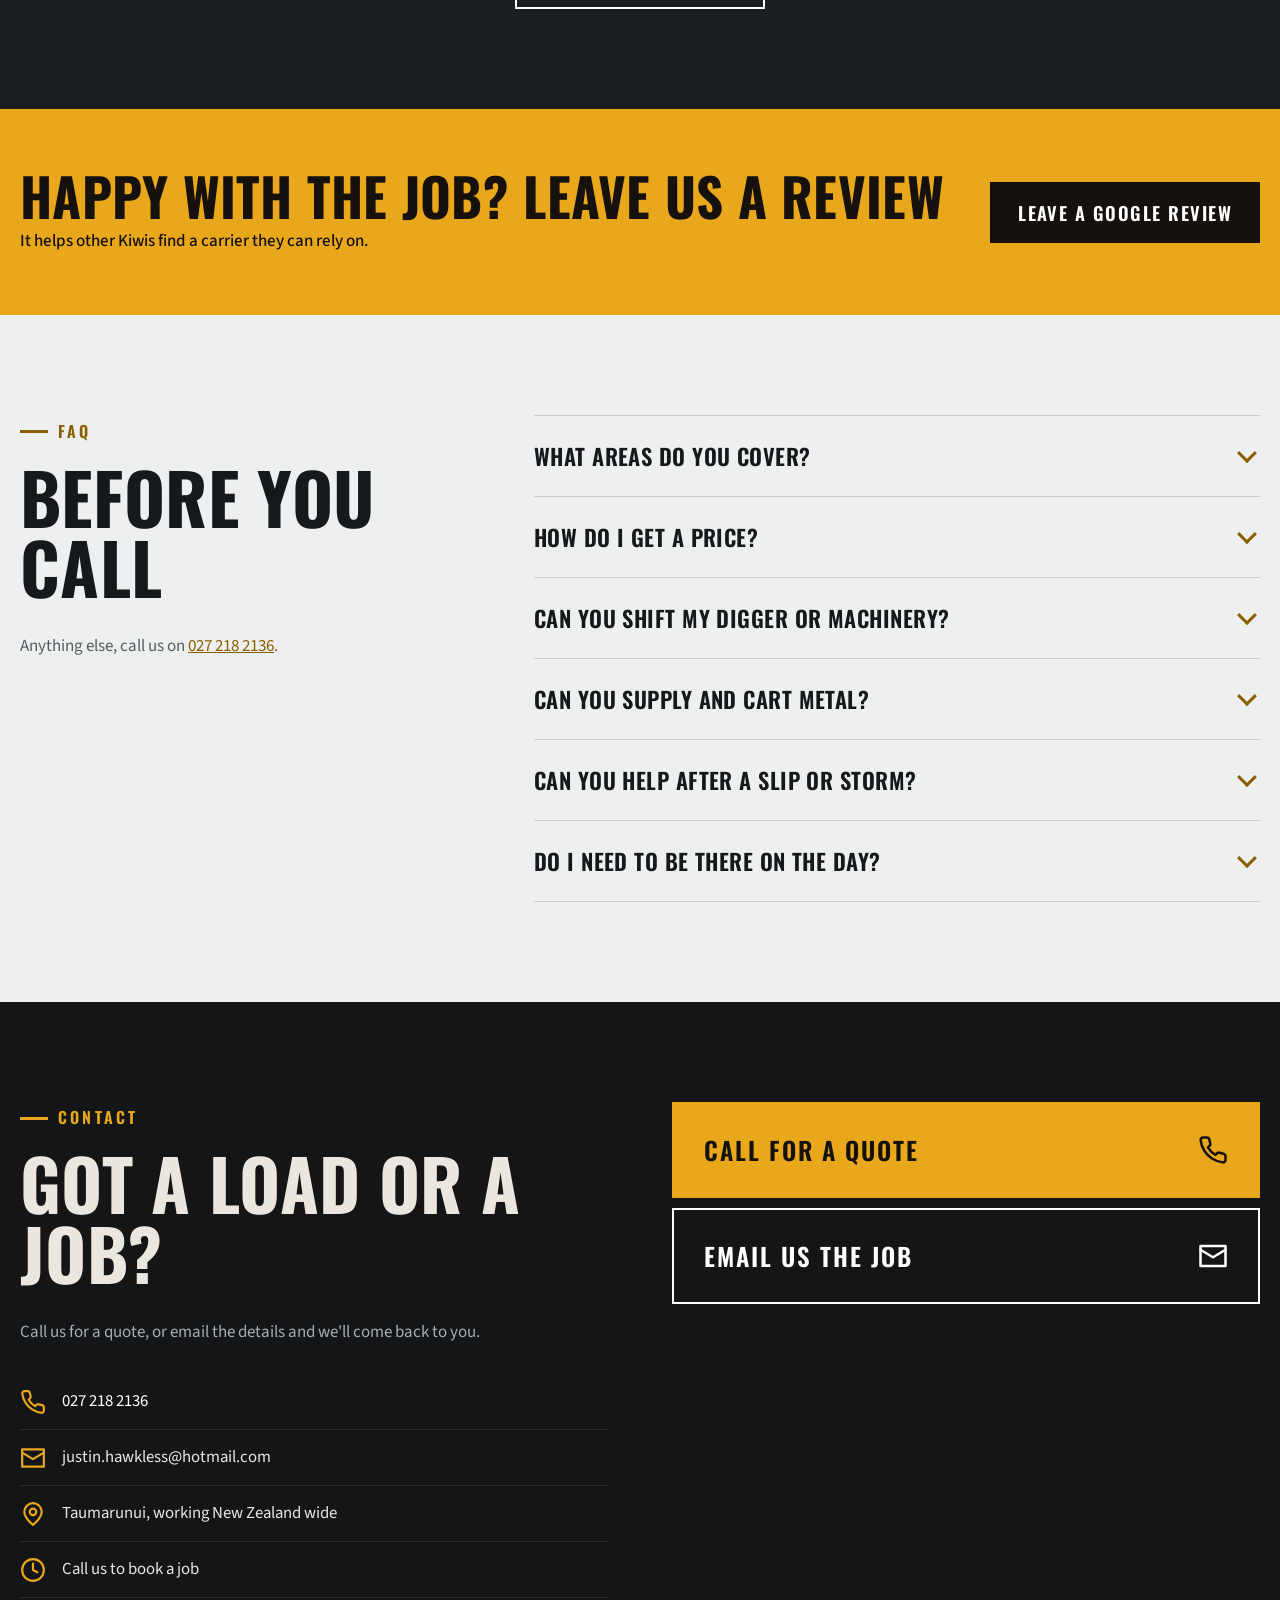
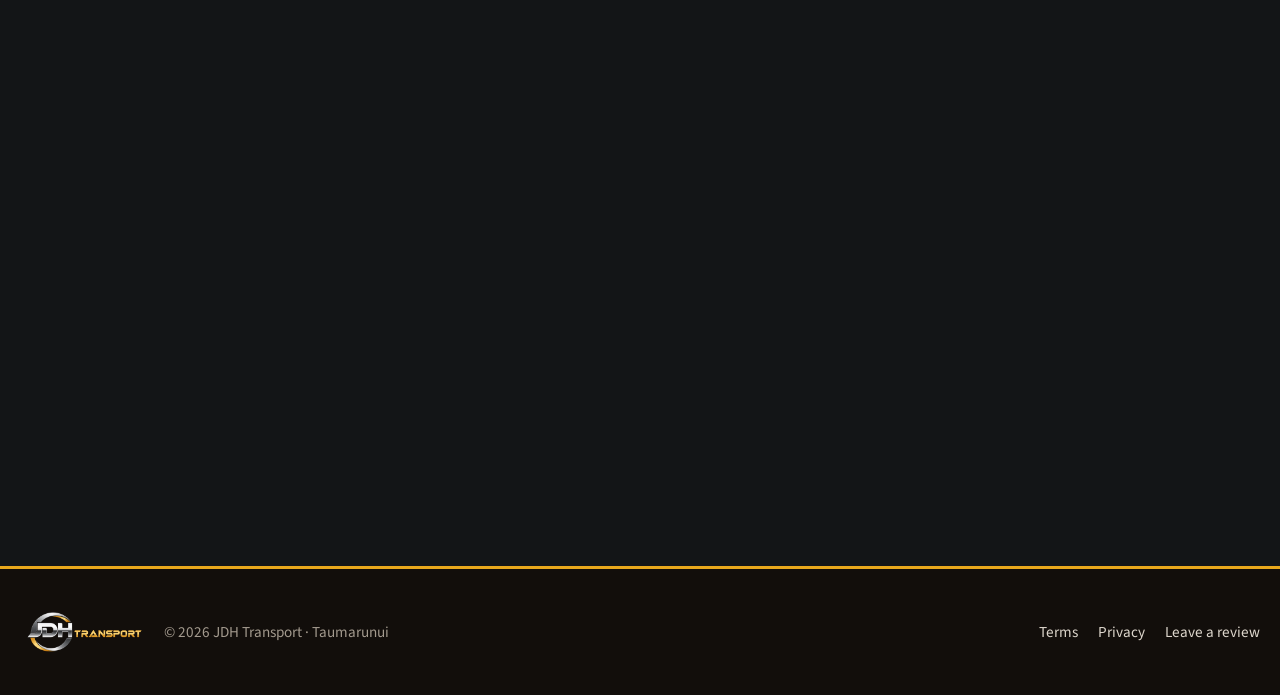
==== commit 5a0ea03e: "Remove the placeholder social icons (they only opened searches); spell Wānaka with its macron Co-Aut" ====
--- a/index.html
+++ b/index.html
@@ -140,7 +140,7 @@
       <span class="eyebrow reveal">About us</span>
       <h2 class="reveal">Kiwi owned, with the crew and gear to match</h2>
       <p class="muted reveal">JDH Transport is a Kiwi owned and operated family business, based in Taumarunui. With a fleet of four trucks, trailers and diggers, and our own drivers and operators, a job that needs carting, shifting and digging can be sorted with one call.</p>
-      <p class="muted reveal">Council maintenance work keeps our trucks busy day to day, and we cart machinery and take on contract work right around the country, including regular jobs in Wanaka and Queenstown. Tell us what needs doing, where and when, and you'll get a straight answer and a price.</p>
+      <p class="muted reveal">Council maintenance work keeps our trucks busy day to day, and we cart machinery and take on contract work right around the country, including regular jobs in Wānaka and Queenstown. Tell us what needs doing, where and when, and you'll get a straight answer and a price.</p>
       <ul class="checklist reveal">
         <li><svg class="icon" aria-hidden="true"><use href="#i-check"/></svg>Kiwi owned and operated, based in Taumarunui</li>
         <li><svg class="icon" aria-hidden="true"><use href="#i-check"/></svg>Four trucks, trailers and diggers in the fleet</li>
@@ -221,7 +221,7 @@
   <div class="wrap faq-grid">
     <div><span class="eyebrow reveal">FAQ</span><h2 class="reveal">Before you call</h2><p class="muted reveal">Anything else, call us on <a href="tel:+64272182136">027 218 2136</a>.</p></div>
     <div class="faq-list reveal">
-      <details><summary>What areas do you cover?</summary><p>We're based in Taumarunui and work right across New Zealand, in both the North and South Islands, including regular work in Wanaka and Queenstown. Wherever the job is, call us and we'll let you know if we can do it.</p></details>
+      <details><summary>What areas do you cover?</summary><p>We're based in Taumarunui and work right across New Zealand, in both the North and South Islands, including regular work in Wānaka and Queenstown. Wherever the job is, call us and we'll let you know if we can do it.</p></details>
       <details><summary>How do I get a price?</summary><p>Call or email with what needs moving or doing, where from and where to, and roughly when. We'll come back to you with a price.</p></details>
       <details><summary>Can you shift my digger or machinery?</summary><p>Yes. We cart diggers and other machinery between jobs across the North and South Islands. Tell us the machine and its weight when you call.</p></details>
       <details><summary>Can you supply and cart metal?</summary><p>We cart metal, rock and aggregate on the tippers and truck-and-trailer. Let us know the type of metal, how much you need, and whether it's supplied or carted only.</p></details>
@@ -244,11 +244,6 @@
         <li><svg class="icon" aria-hidden="true"><use href="#i-pin"/></svg><span>Taumarunui, working New Zealand wide</span></li>
         <li><svg class="icon" aria-hidden="true"><use href="#i-clock"/></svg><span>Call us to book a job</span></li>
       </ul>
-      <div class="socials reveal">
-        <a href="https://www.facebook.com/search/top?q=JDH%20Transport%20Taumarunui" target="_blank" rel="noopener" aria-label="Search Facebook for JDH Transport"><svg aria-hidden="true"><use href="#i-fb"/></svg></a>
-        <a href="https://www.instagram.com/explore/search/keyword/?q=JDH%20Transport%20Taumarunui" target="_blank" rel="noopener" aria-label="Search Instagram for JDH Transport"><svg aria-hidden="true"><use href="#i-ig"/></svg></a>
-        <a href="https://www.tiktok.com/search?q=JDH%20Transport%20Taumarunui" target="_blank" rel="noopener" aria-label="Search TikTok for JDH Transport"><svg aria-hidden="true"><use href="#i-tt"/></svg></a>
-      </div>
     </div>
     <div class="contact-actions">
       <a class="btn btn-primary reveal" href="tel:+64272182136">Call for a quote <svg class="icon" aria-hidden="true"><use href="#i-phone"/></svg></a>
@@ -276,11 +271,6 @@
       <a href="privacy.html">Privacy</a>
       <a href="https://search.google.com/local/writereview?placeid=ChIJ13O4a80_a20RR8GkYda1bV0" target="_blank" rel="noopener">Leave a review</a>
     </div>
-    <div class="socials">
-      <a href="https://www.facebook.com/search/top?q=JDH%20Transport%20Taumarunui" target="_blank" rel="noopener" aria-label="Search Facebook for JDH Transport"><svg aria-hidden="true"><use href="#i-fb"/></svg></a>
-      <a href="https://www.instagram.com/explore/search/keyword/?q=JDH%20Transport%20Taumarunui" target="_blank" rel="noopener" aria-label="Search Instagram for JDH Transport"><svg aria-hidden="true"><use href="#i-ig"/></svg></a>
-      <a href="https://www.tiktok.com/search?q=JDH%20Transport%20Taumarunui" target="_blank" rel="noopener" aria-label="Search TikTok for JDH Transport"><svg aria-hidden="true"><use href="#i-tt"/></svg></a>
-    </div>
   </div>
 </footer>
 
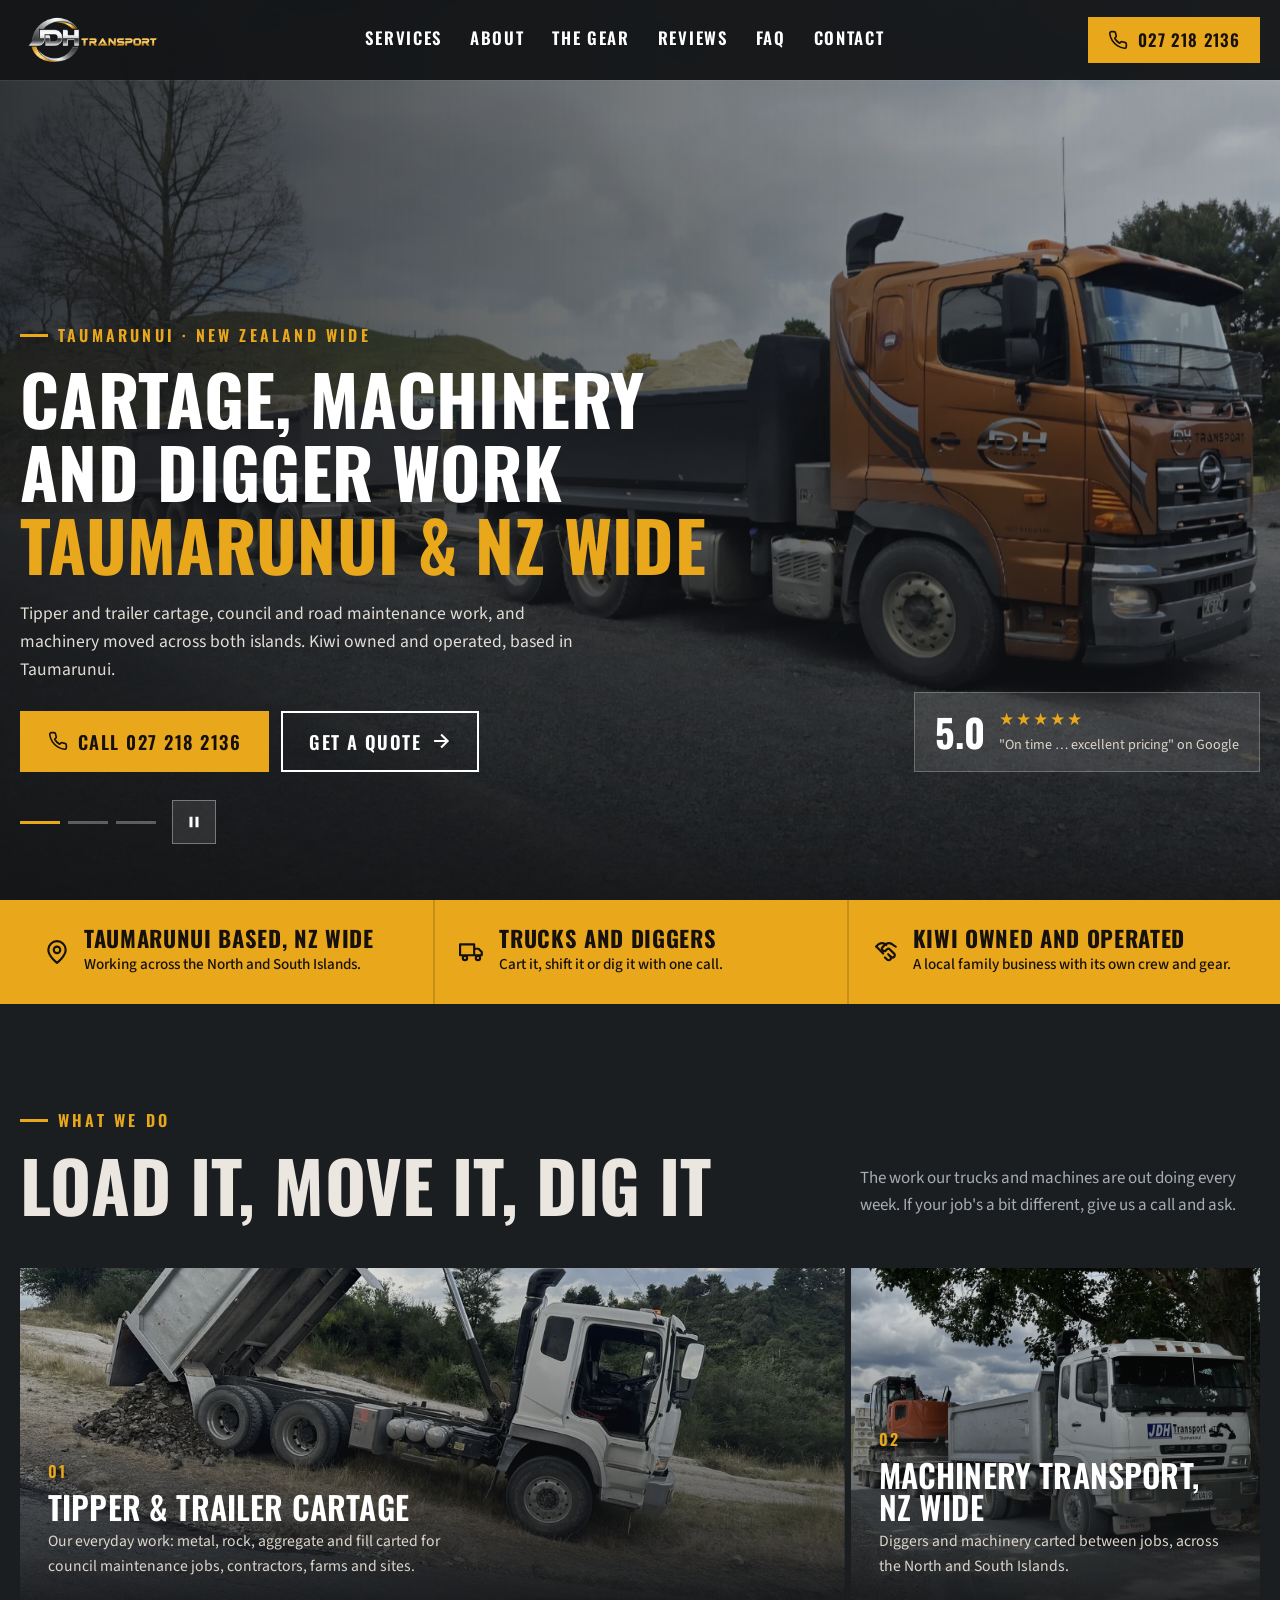
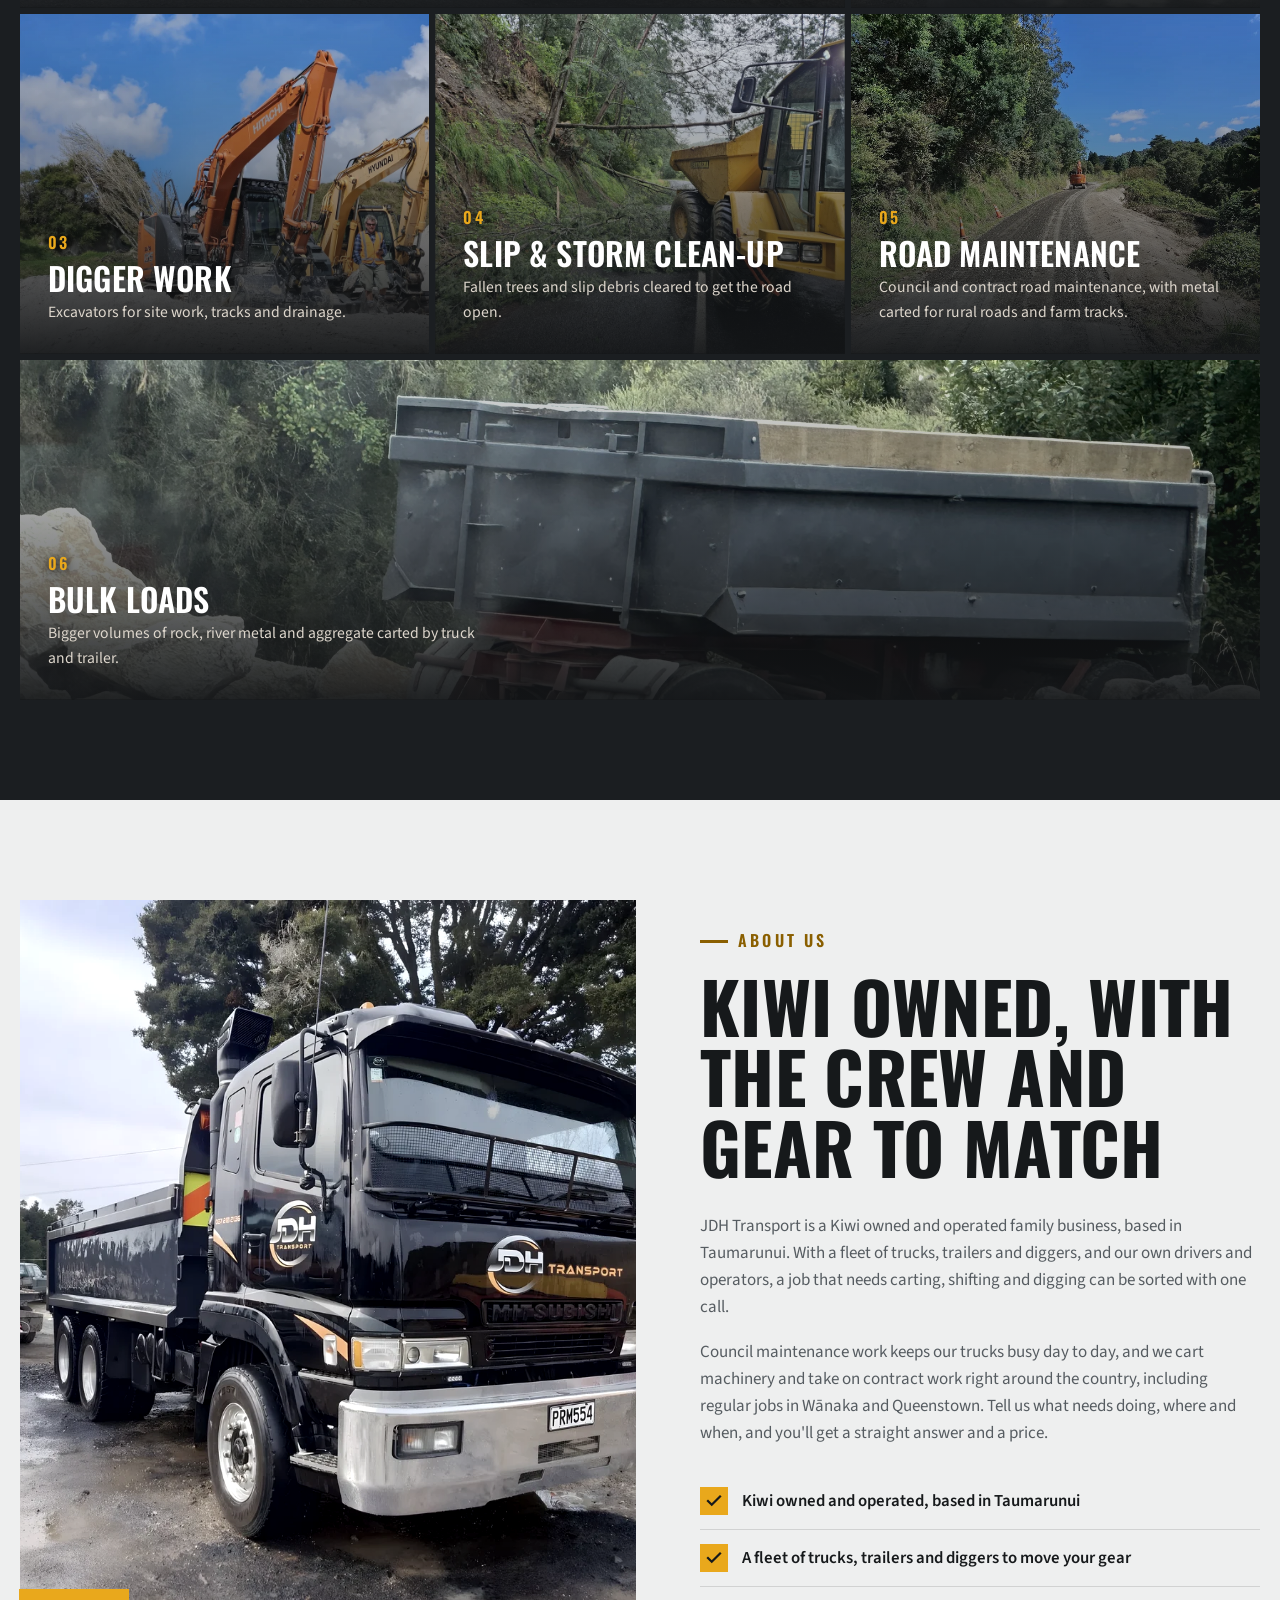
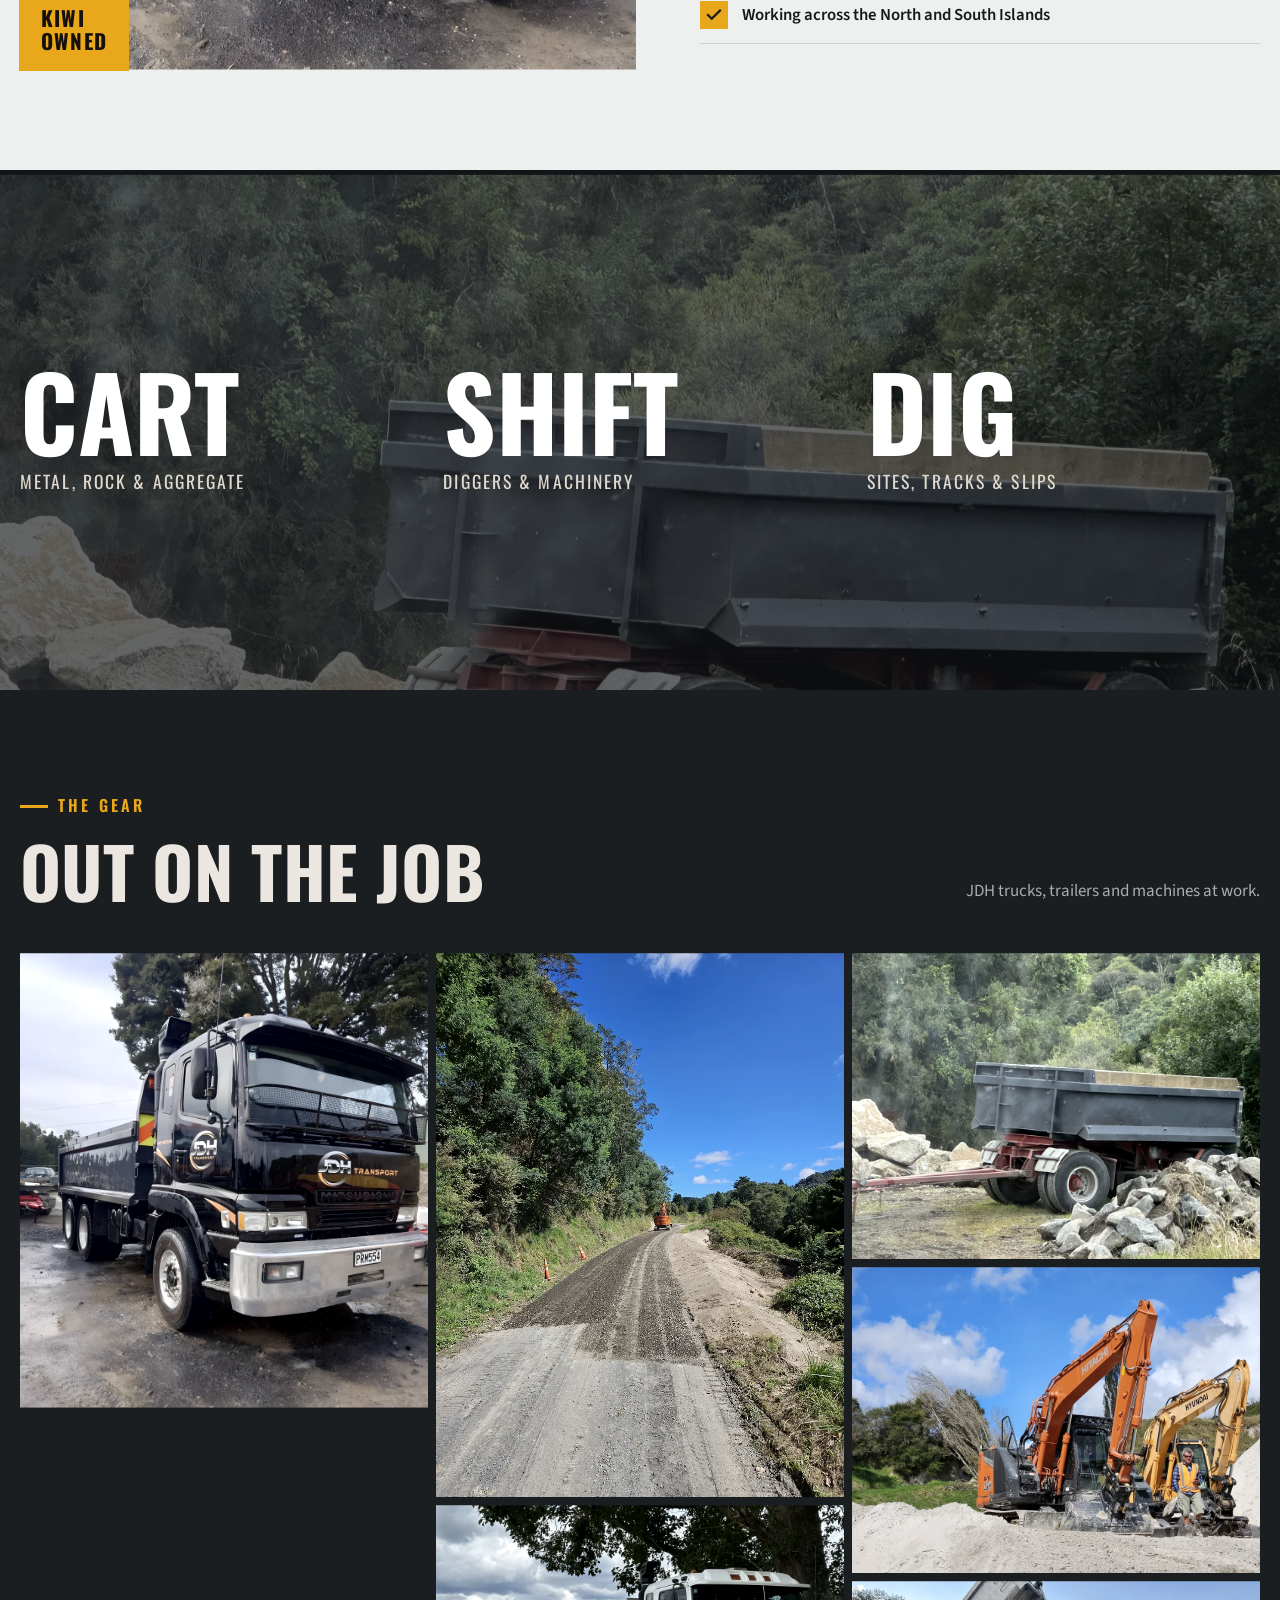
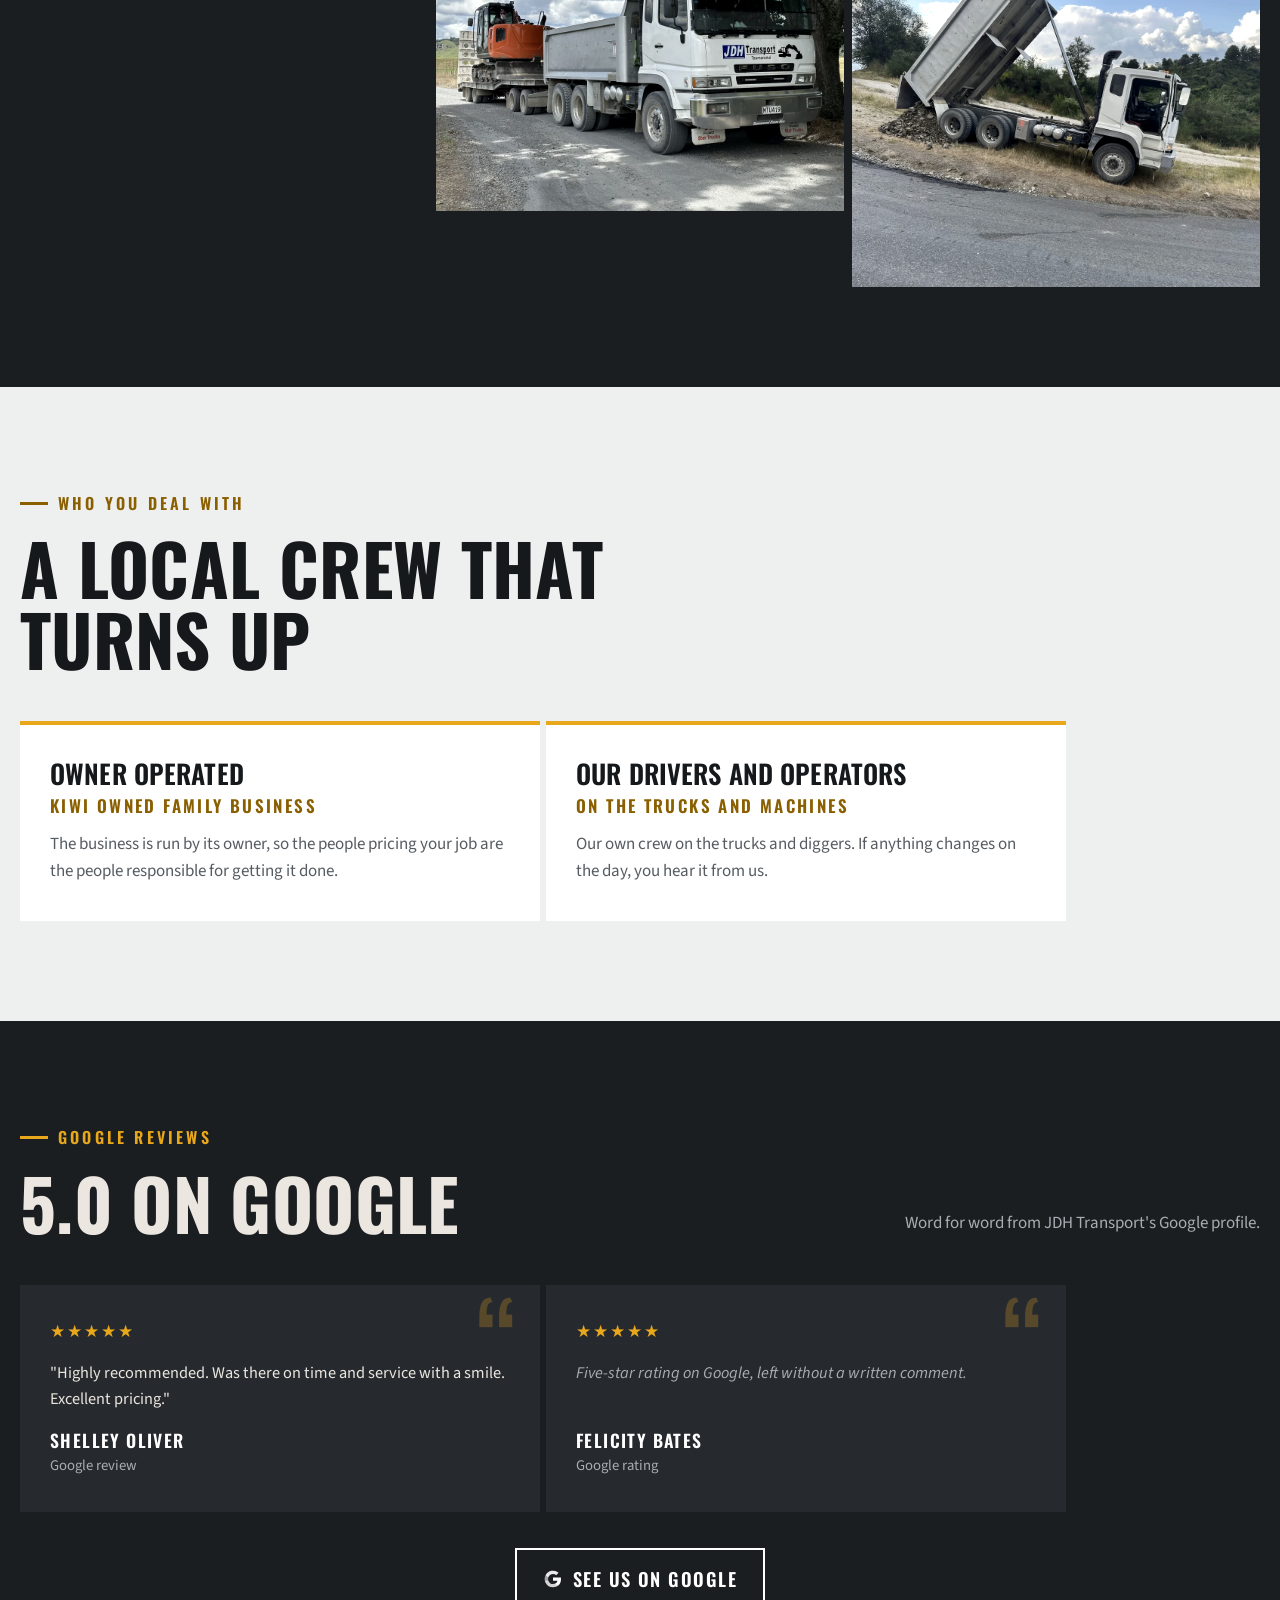
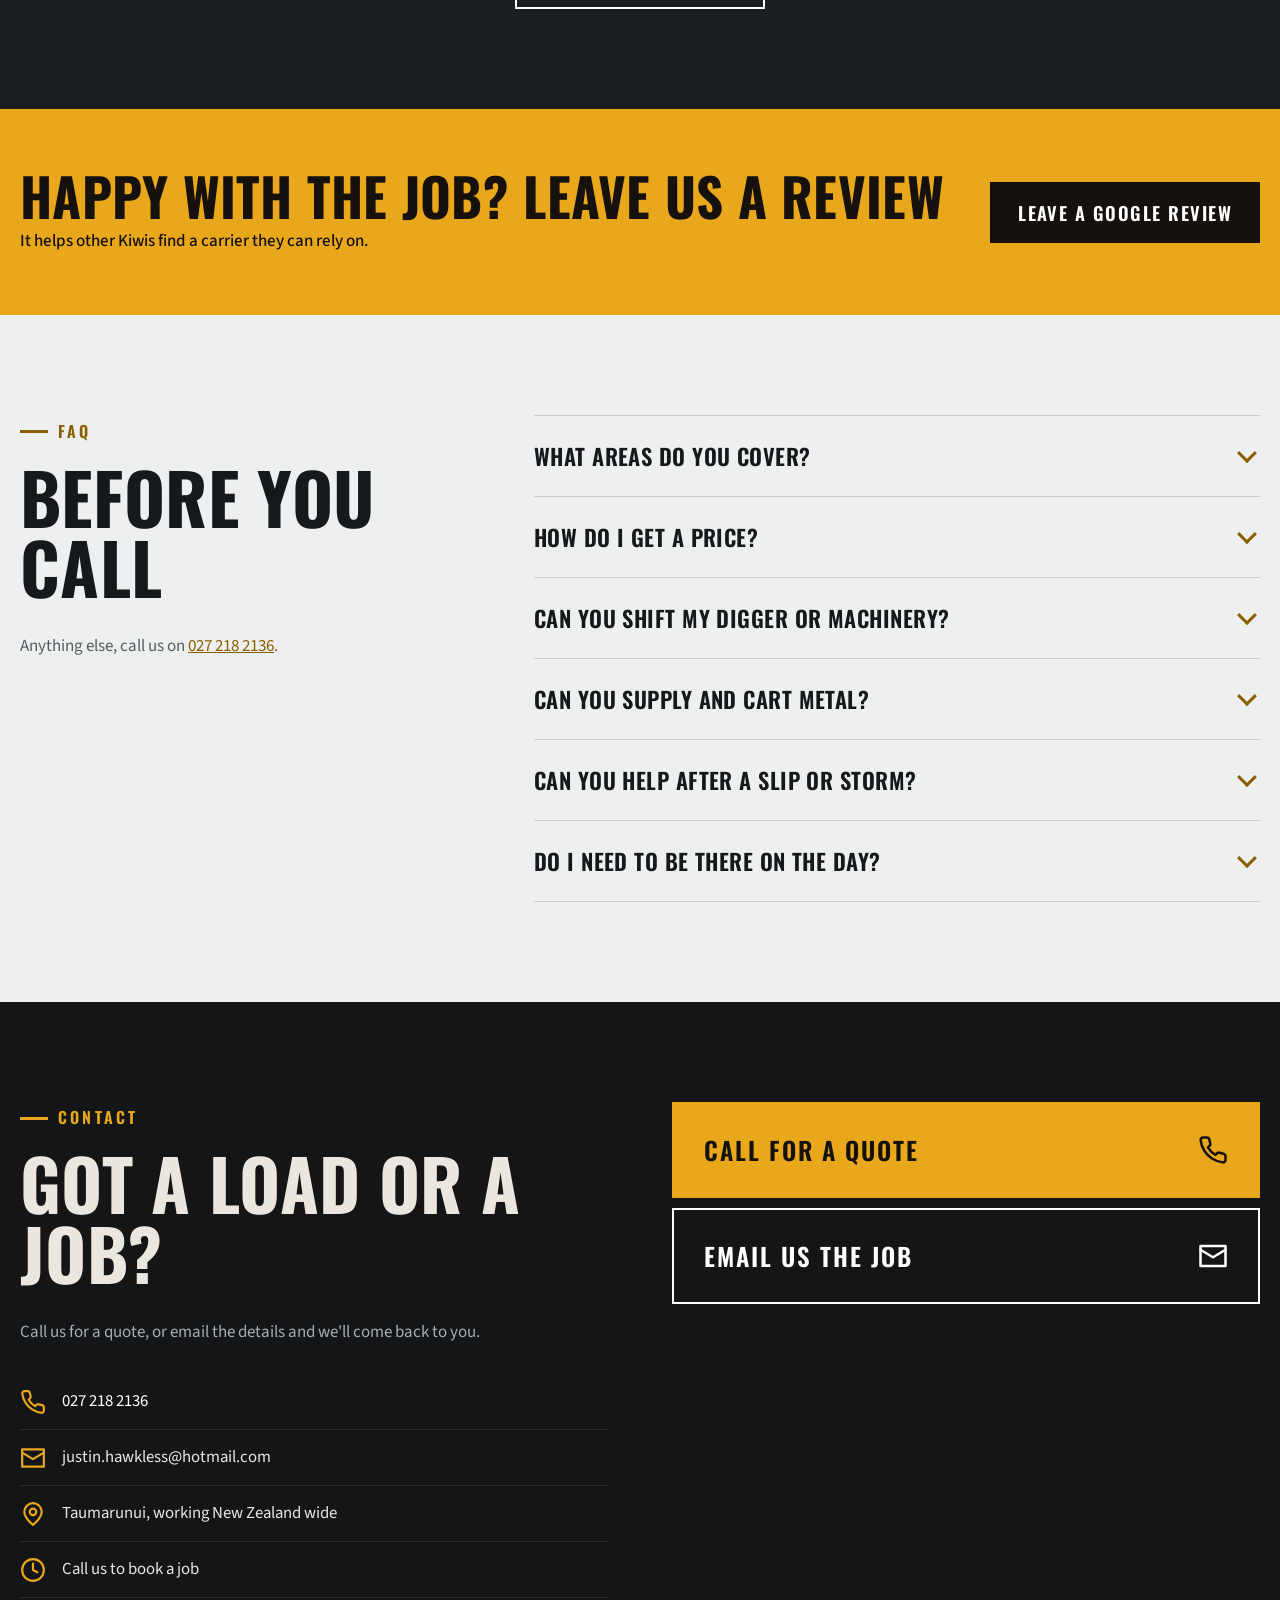
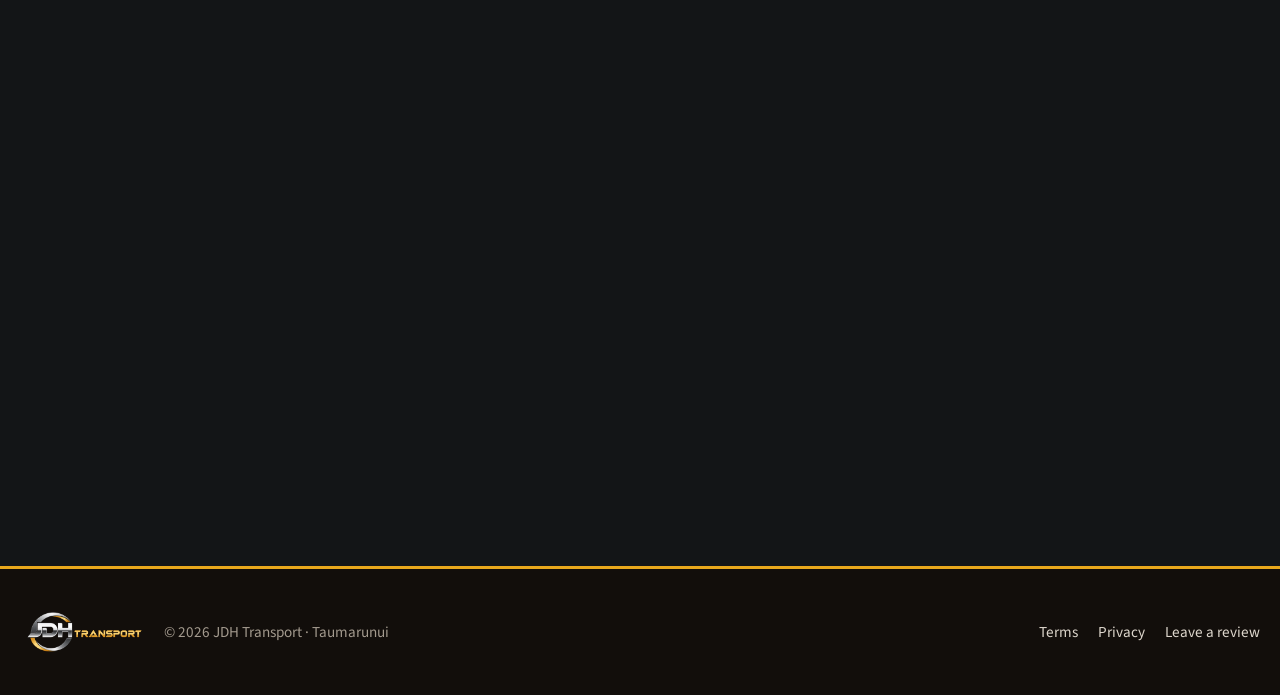
==== commit 2f9f4dad: "Say a fleet of trucks, not four Co-Authored-By: Claude Fable 5.2 <noreply@anthropic.com>" ====
--- a/index.html
+++ b/index.html
@@ -139,11 +139,11 @@
     <div>
       <span class="eyebrow reveal">About us</span>
       <h2 class="reveal">Kiwi owned, with the crew and gear to match</h2>
-      <p class="muted reveal">JDH Transport is a Kiwi owned and operated family business, based in Taumarunui. With a fleet of four trucks, trailers and diggers, and our own drivers and operators, a job that needs carting, shifting and digging can be sorted with one call.</p>
+      <p class="muted reveal">JDH Transport is a Kiwi owned and operated family business, based in Taumarunui. With a fleet of trucks, trailers and diggers, and our own drivers and operators, a job that needs carting, shifting and digging can be sorted with one call.</p>
       <p class="muted reveal">Council maintenance work keeps our trucks busy day to day, and we cart machinery and take on contract work right around the country, including regular jobs in Wānaka and Queenstown. Tell us what needs doing, where and when, and you'll get a straight answer and a price.</p>
       <ul class="checklist reveal">
         <li><svg class="icon" aria-hidden="true"><use href="#i-check"/></svg>Kiwi owned and operated, based in Taumarunui</li>
-        <li><svg class="icon" aria-hidden="true"><use href="#i-check"/></svg>Four trucks, trailers and diggers in the fleet</li>
+        <li><svg class="icon" aria-hidden="true"><use href="#i-check"/></svg>A fleet of trucks, trailers and diggers to move your gear</li>
         <li><svg class="icon" aria-hidden="true"><use href="#i-check"/></svg>Working across the North and South Islands</li>
       </ul>
     </div>
--- a/style.css
+++ b/style.css
@@ -85,7 +85,7 @@
 @keyframes kenburns{from{transform:scale(1.02) translate(0,0)}to{transform:scale(1.13) translate(-1.5%,-1%)}}
 .hero::after{content:"";position:absolute;inset:0;background:linear-gradient(90deg,rgba(19,21,23,.86) 0%,rgba(19,21,23,.55) 55%,rgba(19,21,23,.32)),linear-gradient(0deg,rgba(19,21,23,.9),transparent 50%)}
 .hero .wrap{position:relative;z-index:2;width:100%}
-.hero h1{font-size:clamp(2.9rem,8.6vw,7.4rem);margin-bottom:22px}
+.hero h1{font-size:clamp(2.1rem,5.4vw,4.6rem);margin-bottom:18px}
 .hero h1 .line{display:block;overflow:hidden;padding-bottom:.05em}
 .hero h1 .line span{display:block}
 .hero h1 .hl{color:var(--accent)}
@@ -94,7 +94,7 @@
 .js .hero h1 .line:nth-child(3) span{animation-delay:.3s}
 @keyframes lineUp{to{transform:translateY(0)}}
 .hero-bottom{display:flex;justify-content:space-between;align-items:flex-end;gap:30px;flex-wrap:wrap}
-.hero p.lead{font-size:clamp(1.05rem,2vw,1.28rem);color:#e2ddd5;max-width:560px;margin:0}
+.hero p.lead{font-size:clamp(1rem,1.5vw,1.1rem);color:#e2ddd5;max-width:560px;margin:0}
 .hero-ctas{display:flex;flex-wrap:wrap;gap:12px;margin:26px 0 0}
 .js .hero-fade{opacity:0;animation:fadeIn .8s ease .6s forwards}
 @keyframes fadeIn{to{opacity:1}}
